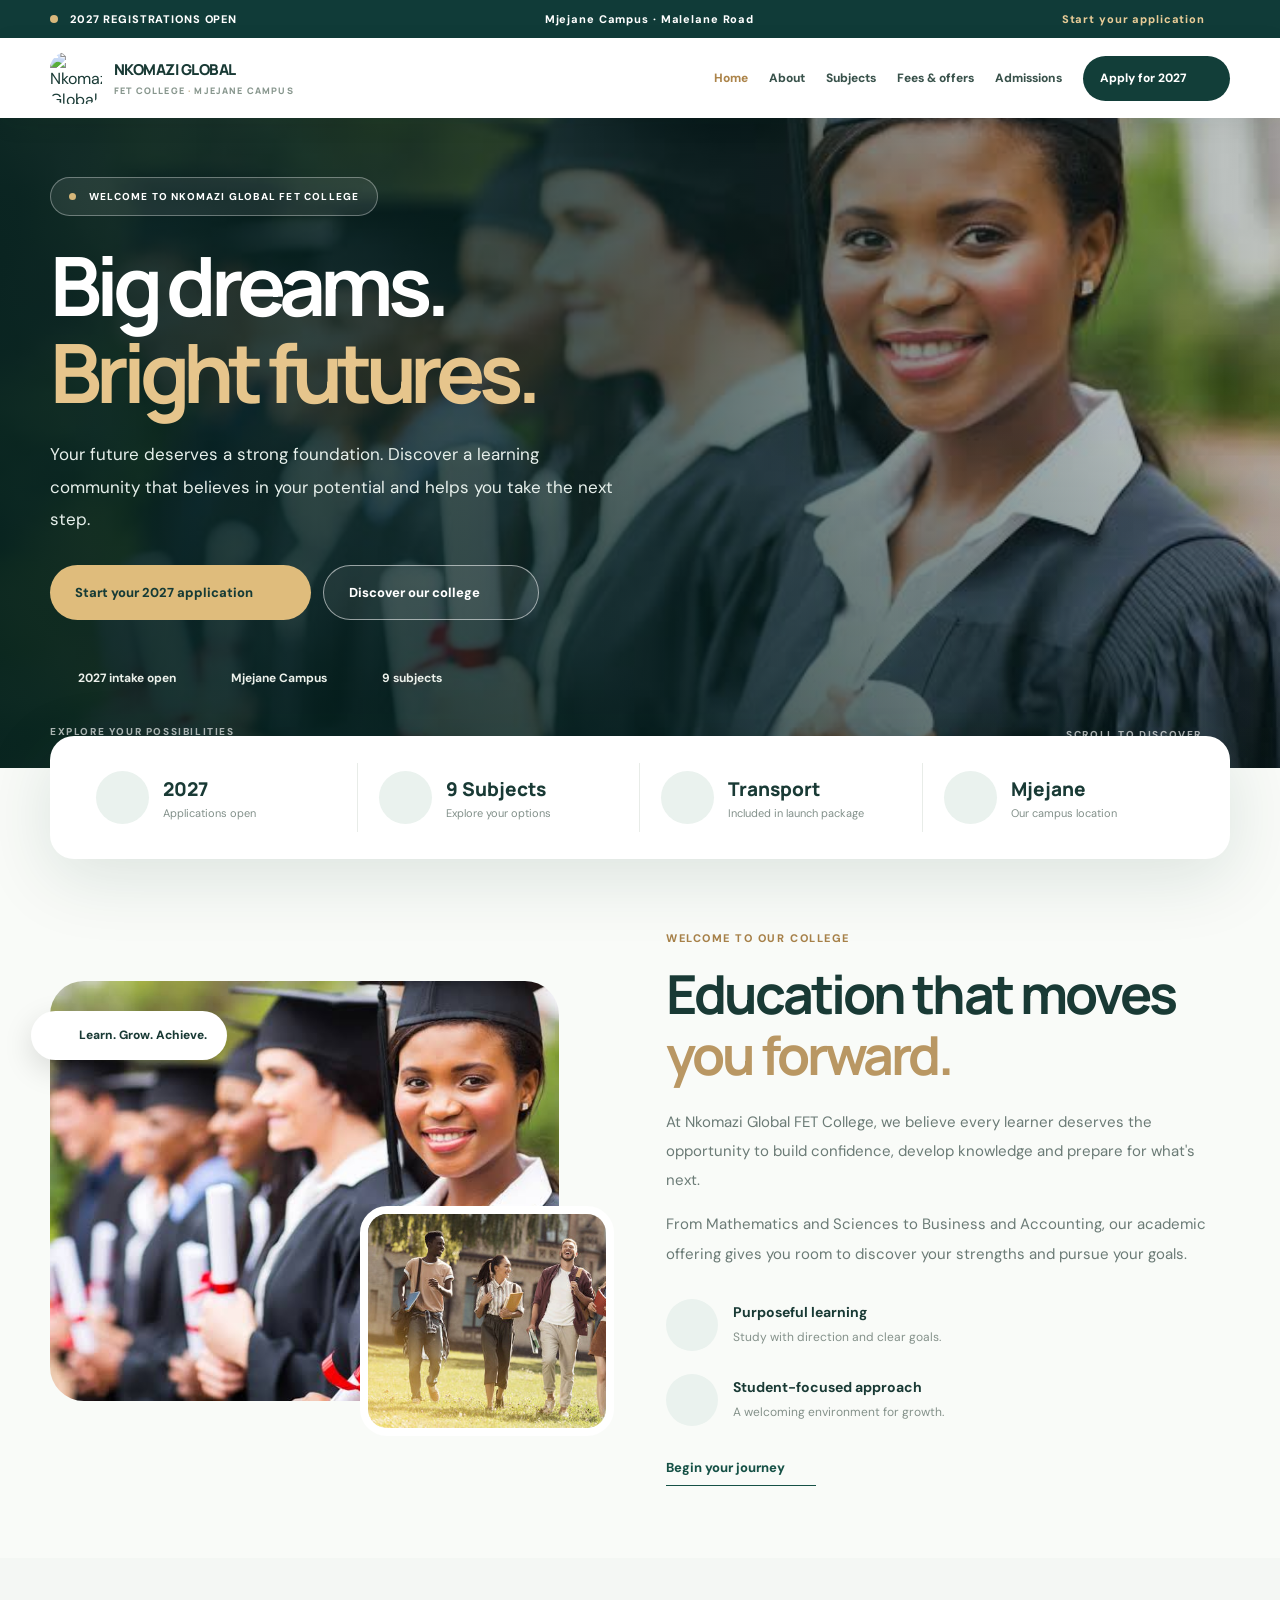
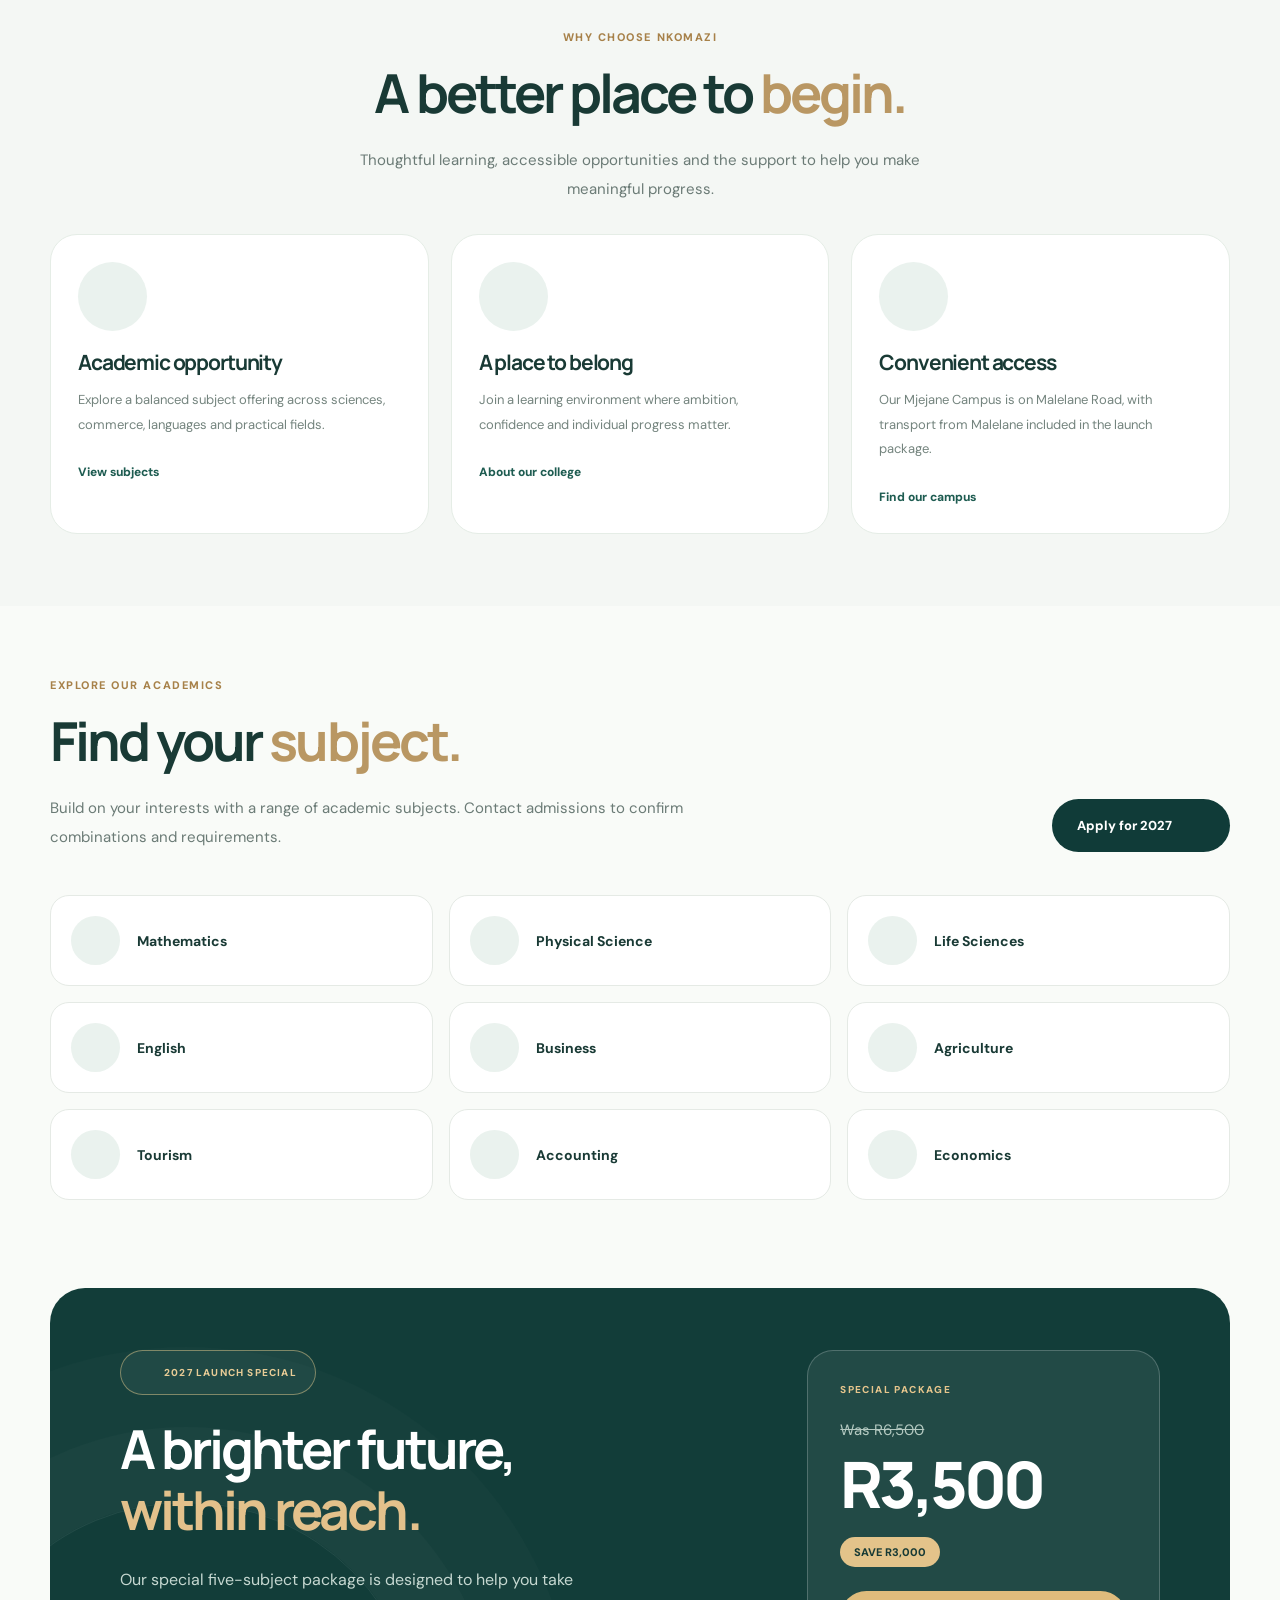
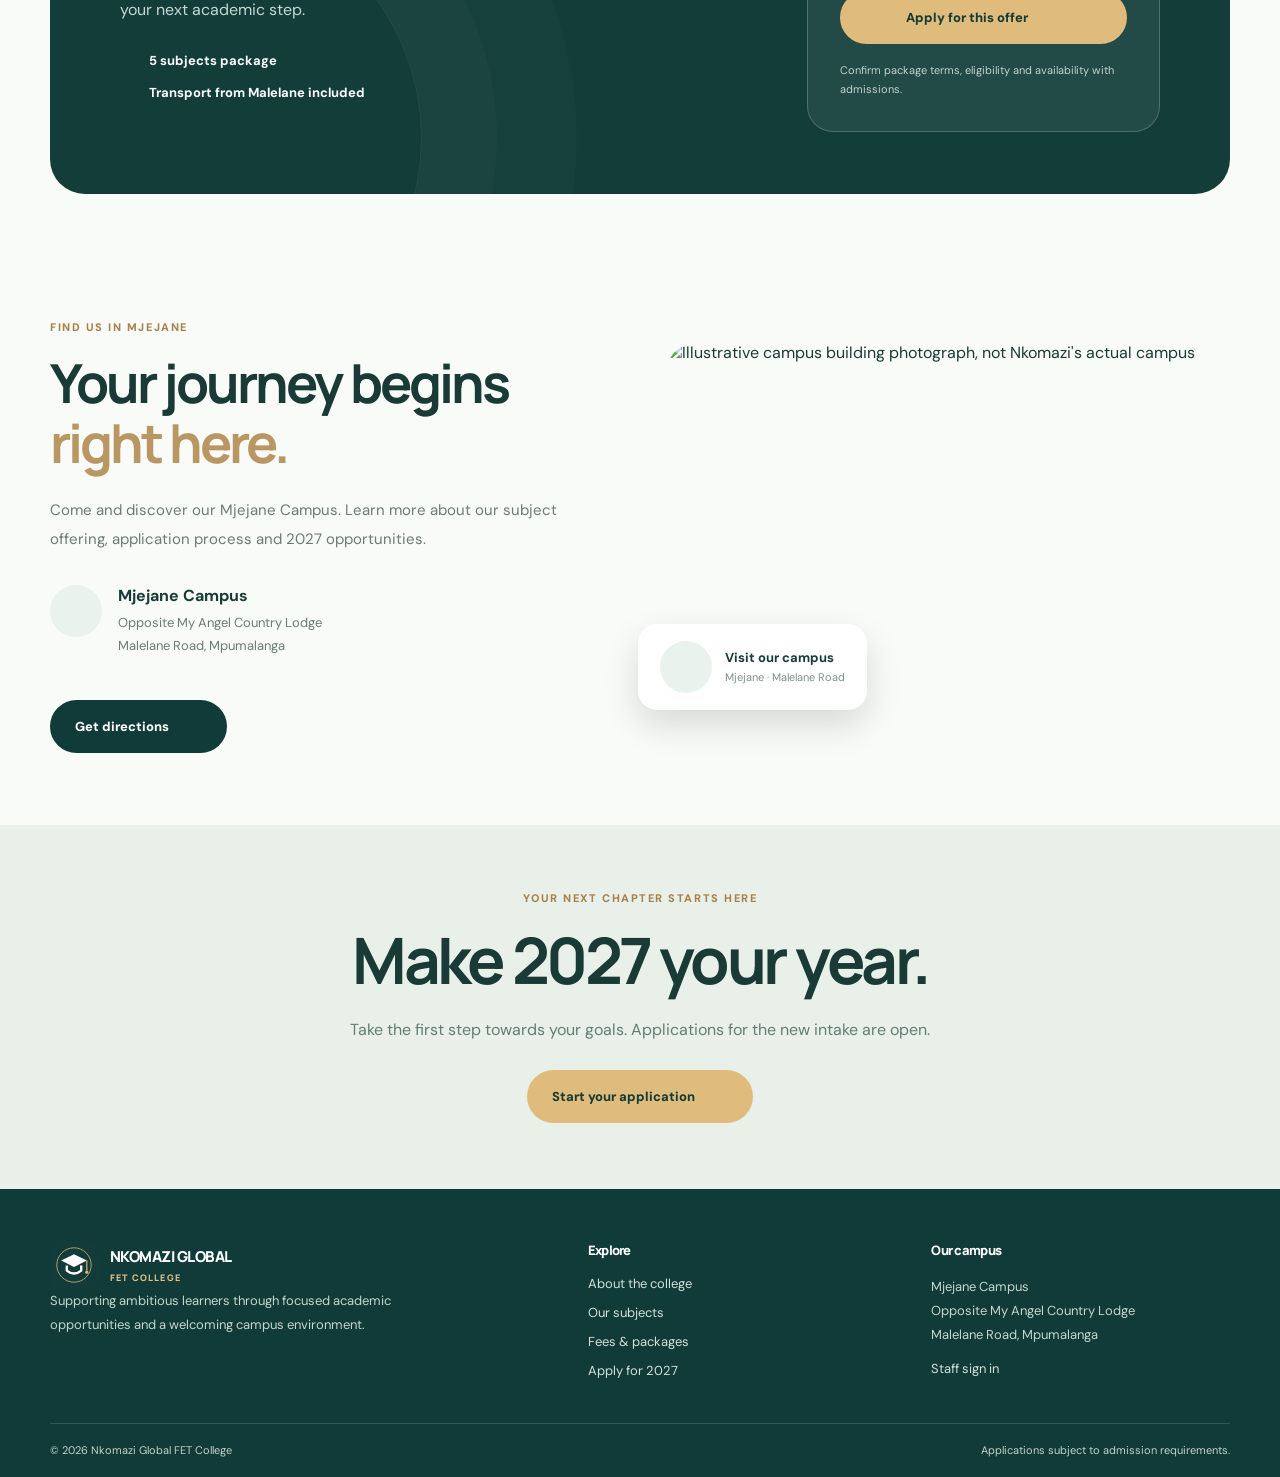
==== index.html @ f1e6387c "Add files via upload" ====
<!DOCTYPE html>
<html lang="en">

<head>
    <meta charset="utf-8" />
    <meta content="width=device-width, initial-scale=1" name="viewport" />
    <meta content="#103936" name="theme-color" />
    <meta
        content="Explore 2027 applications, subjects and student opportunities at Nkomazi Global FET College, Mjejane Campus."
        name="description" />
    <title>Nkomazi Global FET College | Your Future Starts Here</title>
    <link href="https://fonts.googleapis.com" rel="preconnect" />
    <link crossorigin="" href="https://fonts.gstatic.com" rel="preconnect" />
    <link
        href="https://fonts.googleapis.com/css2?family=DM+Sans:wght@400;500;600;700;800&amp;family=Manrope:wght@400;500;600;700;800&amp;display=swap"
        rel="stylesheet" />
    <style>
        * {
            box-sizing: border-box
        }

        html {
            scroll-behavior: smooth
        }

        body {
            margin: 0;
            color: #18332f;
            background: #fff;
            font-family: 'DM Sans', sans-serif;
            -webkit-font-smoothing: antialiased
        }

        a {
            text-decoration: none;
            color: inherit
        }

        button {
            font: inherit
        }

        img {
            display: block;
            max-width: 100%
        }

        .wrap {
            width: min(1180px, calc(100% - 48px));
            margin: auto
        }

        i[data-lucide],
        svg.lucide {
            width: 19px;
            height: 19px;
            stroke-width: 1.9;
            flex: none
        }

        h1,
        h2,
        h3,
        p {
            margin-top: 0
        }

        h1,
        h2,
        h3 {
            font-family: Manrope, sans-serif;
            letter-spacing: -.055em
        }

        h2 {
            font-size: clamp(34px, 4.2vw, 56px);
            line-height: 1.13;
            margin-bottom: 22px
        }

        h2 em,
        h1 em {
            font-style: normal;
            color: #b99763
        }

        .notice {
            background: #103b38;
            color: #f7f5ee;
            font-size: 11px;
            letter-spacing: .08em;
            font-weight: 800
        }

        .notice-inner {
            display: flex;
            align-items: center;
            justify-content: space-between;
            min-height: 39px;
            gap: 12px
        }

        .notice-inner>a {
            display: flex;
            align-items: center;
            gap: 6px;
            color: #e7c993
        }

        .notice-inner svg {
            width: 13px;
            height: 13px
        }

        .notice-dot,
        .pulse {
            display: inline-block;
            width: 7px;
            height: 7px;
            background: #d6b779;
            border-radius: 50%;
            margin-right: 7px
        }

        .header {
            background: #fff;
            position: sticky;
            top: 0;
            z-index: 40;
            box-shadow: 0 5px 30px #0c2c2410
        }

        .header-inner {
            height: 89px;
            display: flex;
            align-items: center;
            justify-content: space-between;
            gap: 22px
        }

        .brand {
            display: flex;
            align-items: center;
            gap: 12px;
            min-width: 0
        }

        .brand-logo {
            width: 53px;
            height: 53px;
            border-radius: 16px
        }

        .brand-copy {
            display: flex;
            flex-direction: column;
            gap: 4px;
            white-space: nowrap
        }

        .brand-copy strong {
            font: 800 16px Manrope;
            letter-spacing: -.035em
        }

        .brand-copy small {
            font: 800 9px Manrope;
            letter-spacing: .17em;
            color: #8e8e80
        }

        .brand-copy b {
            color: #d0b181
        }

        .nav {
            display: flex;
            align-items: center;
            gap: 23px
        }

        .nav>a {
            font-size: 12px;
            font-weight: 800;
            color: #38504a;
            white-space: nowrap
        }

        .nav>a:hover {
            color: #b28a4d
        }

        .nav .staff {
            color: #7b8983
        }

        .nav .nav-apply {
            background: #103b38;
            color: white;
            padding: 14px 19px;
            border-radius: 100px;
            display: flex;
            align-items: center;
            gap: 9px
        }

        .nav .nav-apply:hover {
            background: #205d56;
            color: white
        }

        .menu-btn {
            display: none;
            background: #eaf0eb;
            border: 0;
            border-radius: 50%;
            width: 46px;
            height: 46px;
            align-items: center;
            justify-content: center;
            color: #103b38
        }

        .hero {
            height: min(760px, 76vw);
            min-height: 630px;
            position: relative;
            background: #173d37;
            color: white;
            overflow: hidden
        }


        .hero-photo {
            position: absolute;
            inset: 0;
            width: 100%;
            height: 100%;
            background-image: url("hero.jpg") !important;
            background-position: center !important;
            background-size: cover !important;
            background-repeat: no-repeat !important;
            z-index: 0;
        }


        .hero-shade {
            position: absolute;
            inset: 0;
            background: linear-gradient(90deg, rgba(7, 39, 35, .94) 0%, rgba(9, 42, 38, .81) 38%, rgba(9, 37, 34, .20) 100%), linear-gradient(0deg, #0928228a, transparent 40%)
        }

        .hero-inner {
            height: 100%;
            position: relative;
            display: flex;
            align-items: center
        }

        .hero-content {
            max-width: 750px;
            padding: 65px 0 105px
        }

        .pill {
            display: inline-flex;
            align-items: center;
            gap: 6px;
            border-radius: 100px;
            padding: 12px 18px;
            font-weight: 800;
            font-size: 10px;
            letter-spacing: .12em
        }

        .pill.light {
            border: 1px solid #ffffff55;
            background: #ffffff16;
            color: #fff
        }

        .hero h1 {
            font-size: clamp(56px, 7vw, 105px);
            line-height: 1.06;
            margin: 26px 0 23px;
            letter-spacing: -.075em
        }

        .hero h1 em {
            color: #e6c58c
        }

        .hero-content>p {
            font-size: 17px;
            line-height: 1.9;
            max-width: 570px;
            color: #e6efeb
        }

        .hero-actions {
            display: flex;
            gap: 12px;
            flex-wrap: wrap;
            margin-top: 30px
        }

        .btn {
            display: inline-flex;
            align-items: center;
            justify-content: center;
            gap: 14px;
            border-radius: 100px;
            padding: 17px 25px;
            font-size: 13px;
            font-weight: 800;
            transition: transform .2s, background .2s
        }

        .btn:hover {
            transform: translateY(-2px)
        }

        .btn-gold {
            background: #dfbc7c;
            color: #163b36
        }

        .btn-gold:hover {
            background: #f0d3a1
        }

        .btn-ghost {
            border: 1px solid #ffffff8a;
            color: white;
            background: #ffffff13
        }

        .btn-dark {
            background: #103b38;
            color: white
        }

        .btn-dark:hover {
            background: #245c55
        }

        .hero-trust {
            display: flex;
            flex-wrap: wrap;
            gap: 27px;
            margin-top: 48px;
            color: #ecf1eb;
            font-size: 12px;
            font-weight: 700
        }

        .hero-trust span {
            display: flex;
            align-items: center;
            gap: 9px
        }

        .hero-trust svg {
            color: #e4c38c;
            width: 17px
        }

        .hero-bottom {
            position: absolute;
            bottom: 24px;
            left: max(24px, calc((100% - 1180px)/2));
            right: max(24px, calc((100% - 1180px)/2));
            display: flex;
            justify-content: space-between;
            color: #ffffffaa;
            font-size: 10px;
            letter-spacing: .16em;
            font-weight: 800
        }

        .hero-bottom span:last-child {
            display: flex;
            gap: 9px;
            align-items: center
        }

        .hero-bottom svg {
            width: 14px
        }

        .quick {
            display: grid;
            grid-template-columns: repeat(4, 1fr);
            padding: 27px 25px;
            box-shadow: 0 18px 70px #133d3020;
            background: #fff;
            position: relative;
            z-index: 2;
            margin-top: -32px;
            border-radius: 24px
        }

        .quick-item {
            display: flex;
            align-items: center;
            gap: 14px;
            padding: 8px 21px;
            border-right: 1px solid #e8ece8
        }

        .quick-item:last-child {
            border-right: 0
        }

        .quick-icon,
        .round-icon,
        .feature-icon,
        .subject-icon {
            display: grid;
            place-items: center;
            flex: none;
            background: #eaf2ee;
            color: #19544b;
            border-radius: 50%
        }

        .quick-icon {
            width: 53px;
            height: 53px
        }

        .quick-icon svg {
            width: 23px;
            height: 23px
        }

        .quick-item div {
            display: flex;
            flex-direction: column;
            gap: 4px
        }

        .quick-item strong {
            font: 800 19px Manrope
        }

        .quick-item div>span {
            font-size: 11px;
            color: #82908a
        }

        .section {
            padding: 115px 0
        }

        .two-col {
            display: grid;
            grid-template-columns: 1fr 1fr;
            align-items: center;
            gap: 95px
        }

        .image-composition {
            position: relative;
            padding-right: 55px;
            padding-bottom: 35px
        }

        .main-img {
            height: 570px;
            width: 100%;
            object-fit: cover;
            border-radius: 34px
        }

        .small-photo {
            position: absolute;
            bottom: 0;
            right: 0;
            width: 45%;
            height: 230px;
            border: 8px solid white;
            border-radius: 27px;
            overflow: hidden
        }

        .small-photo img {
            width: 100%;
            height: 100%;
            object-fit: cover
        }

        .photo-label {
            position: absolute;
            left: -19px;
            top: 30px;
            display: flex;
            align-items: center;
            gap: 9px;
            background: white;
            box-shadow: 0 10px 30px #0002;
            border-radius: 100px;
            padding: 15px 20px;
            font-weight: 800;
            font-size: 12px
        }

        .photo-label svg {
            color: #bd9259
        }

        .eyebrow {
            font-size: 11px;
            letter-spacing: .17em;
            font-weight: 800;
            color: #b28b55;
            display: block;
            margin-bottom: 19px
        }

        .copy p,
        .section-heading p {
            font-size: 15px;
            line-height: 1.95;
            color: #6b7b76
        }

        .mini-points {
            display: grid;
            gap: 23px;
            margin: 30px 0
        }

        .mini-points>div {
            display: flex;
            gap: 15px;
            align-items: center
        }

        .round-icon {
            width: 52px;
            height: 52px
        }

        .mini-points strong {
            display: block;
            font-size: 14px;
            margin-bottom: 4px
        }

        .mini-points small {
            font-size: 12px;
            color: #84918a
        }

        .text-link {
            display: inline-flex;
            align-items: center;
            gap: 12px;
            font-size: 13px;
            font-weight: 800;
            color: #165146;
            border-bottom: 1px solid #165146;
            padding-bottom: 8px
        }

        .pale {
            background: #f4f7f4
        }

        .section-heading {
            margin-bottom: 43px
        }

        .section-heading.center {
            text-align: center;
            max-width: 680px;
            margin: 0 auto 49px
        }

        .section-heading.center p {
            margin: auto;
            max-width: 580px
        }

        .features {
            display: grid;
            grid-template-columns: repeat(3, 1fr);
            gap: 22px
        }

        .feature {
            background: #fff;
            border: 1px solid #e5ede6;
            border-radius: 27px;
            padding: 37px 31px;
            transition: transform .2s, box-shadow .2s
        }

        .feature:hover {
            transform: translateY(-5px);
            box-shadow: 0 18px 35px #103b3811
        }

        .feature-icon {
            width: 69px;
            height: 69px;
            margin-bottom: 26px
        }

        .feature-icon svg {
            width: 30px;
            height: 30px
        }

        .feature h3 {
            font-size: 21px;
            margin-bottom: 12px
        }

        .feature p {
            font-size: 13px;
            line-height: 1.9;
            color: #74847e;
            min-height: 75px
        }

        .feature a {
            display: inline-flex;
            gap: 8px;
            align-items: center;
            font-size: 12px;
            font-weight: 800;
            color: #1e5c51;
            margin-top: 12px
        }

        .feature a svg {
            width: 15px
        }

        .between {
            display: flex;
            align-items: end;
            justify-content: space-between;
            gap: 30px
        }

        .between>div {
            max-width: 670px
        }

        .between .btn {
            margin-bottom: 15px
        }

        .subject-grid {
            display: grid;
            grid-template-columns: repeat(3, 1fr);
            gap: 16px
        }

        .subject {
            display: flex;
            align-items: center;
            gap: 17px;
            border: 1px solid #e5eae5;
            border-radius: 19px;
            padding: 17px 20px;
            min-height: 91px;
            background: #fff;
            transition: background .2s
        }

        .subject:hover {
            background: #f4f8f5
        }

        .subject-icon {
            width: 49px;
            height: 49px
        }

        .subject strong {
            font-size: 14px;
            flex: 1
        }

        .subject>svg {
            color: #9eaaa3;
            width: 16px
        }

        .offer-section {
            padding: 35px 0 80px
        }

        .offer {
            background: #123d39;
            border-radius: 35px;
            padding: 62px 70px;
            display: grid;
            grid-template-columns: 1.4fr .8fr;
            gap: 70px;
            color: white;
            position: relative;
            overflow: hidden
        }

        .offer:before {
            content: '';
            position: absolute;
            inset: auto auto -180px -100px;
            width: 470px;
            height: 470px;
            border: 1px solid #ffffff12;
            border-radius: 50%;
            box-shadow: 0 0 0 75px #ffffff05, 0 0 0 155px #ffffff04
        }

        .offer>* {
            position: relative
        }

        .offer-pill {
            border: 1px solid #e0c78b80;
            color: #e8cc96;
            background: #ffffff0c
        }

        .offer h2 {
            margin: 24px 0
        }

        .offer h2 em {
            color: #e3c18b
        }

        .offer-copy p {
            color: #c6d8d1;
            line-height: 1.9;
            max-width: 470px
        }

        .offer-benefits {
            display: flex;
            flex-direction: column;
            gap: 13px;
            margin-top: 25px;
            font-size: 13px;
            font-weight: 700
        }

        .offer-benefits span {
            display: flex;
            gap: 10px;
            align-items: center
        }

        .offer-benefits svg {
            color: #e4c38c
        }

        .offer-price {
            background: #ffffff12;
            border: 1px solid #ffffff35;
            border-radius: 26px;
            padding: 32px;
            display: flex;
            flex-direction: column;
            align-items: flex-start
        }

        .price-tag {
            font-size: 10px;
            font-weight: 800;
            letter-spacing: .14em;
            color: #e6c58c
        }

        .old-price {
            margin-top: 24px;
            text-decoration: line-through;
            color: #b4c9c1;
            font-size: 15px
        }

        .offer-price strong {
            font: 800 clamp(46px, 5vw, 72px) Manrope;
            letter-spacing: -.06em
        }

        .save {
            background: #e3c38a;
            color: #173a35;
            border-radius: 100px;
            font-size: 11px;
            font-weight: 800;
            padding: 8px 14px;
            margin: 10px 0 24px
        }

        .offer-price .btn {
            width: 100%
        }

        .offer-price small {
            color: #c4d3cd;
            line-height: 1.7;
            margin-top: 17px;
            font-size: 11px
        }

        .campus-layout {
            gap: 80px
        }

        .address {
            display: flex;
            gap: 16px;
            align-items: start;
            margin: 30px 0
        }

        .address strong {
            display: block;
            margin-bottom: 5px
        }

        .address p {
            font-size: 13px;
            line-height: 1.8
        }

        .campus-img {
            position: relative
        }

        .campus-img>img {
            height: 495px;
            width: 100%;
            object-fit: cover;
            border-radius: 32px
        }

        .campus-float {
            position: absolute;
            bottom: 22px;
            left: -28px;
            display: flex;
            align-items: center;
            gap: 13px;
            background: white;
            border-radius: 19px;
            box-shadow: 0 15px 35px #0002;
            padding: 17px 22px
        }

        .campus-float strong {
            display: block;
            font-size: 13px
        }

        .campus-float small {
            display: block;
            color: #809088;
            font-size: 11px;
            margin-top: 4px
        }

        .last-cta {
            background: #e8f0e9;
            text-align: center;
            padding: 95px 0
        }

        .last-inner {
            max-width: 700px
        }

        .last-inner h2 {
            font-size: clamp(40px, 5vw, 68px)
        }

        .last-inner p {
            color: #657d73;
            margin-bottom: 30px
        }

        .footer {
            background: #0d302d;
            color: white;
            padding: 75px 0 24px
        }

        .footer-top {
            display: grid;
            grid-template-columns: 2fr 1fr 1fr 1.5fr;
            gap: 45px;
            padding-bottom: 60px
        }

        .footer .brand-copy small {
            color: #d8bb86
        }

        .footer-brand p,
        .footer-links p {
            font-size: 13px;
            color: #b5c9c1;
            line-height: 1.9;
            max-width: 290px;
            margin-top: 22px
        }

        .footer-links h4 {
            font-size: 13px;
            margin: 9px 0 20px
        }

        .footer-links a {
            display: block;
            color: #b5c9c1;
            font-size: 12px;
            margin: 0 0 15px
        }

        .footer-links a:hover {
            color: #e3c38a
        }

        .footer-bottom {
            display: flex;
            justify-content: space-between;
            gap: 15px;
            border-top: 1px solid #ffffff21;
            padding-top: 25px;
            color: #9cb7ad;
            font-size: 11px
        }

        @media(max-width:1100px) {
            .nav {
                gap: 12px
            }

            .nav>a {
                font-size: 11px
            }

            .brand-copy strong {
                font-size: 14px
            }

            .two-col {
                gap: 55px
            }

            .quick-item {
                padding: 8px 11px
            }
        }

        @media(max-width:920px) {
            .header-inner {
                height: 76px
            }

            .menu-btn {
                display: flex
            }

            .nav {
                display: none;
                position: absolute;
                top: 76px;
                left: 0;
                right: 0;
                background: white;
                padding: 18px 24px 28px;
                flex-direction: column;
                align-items: stretch;
                gap: 0;
                box-shadow: 0 22px 30px #0d2d2618
            }

            .nav.open {
                display: flex
            }

            .nav>a {
                font-size: 14px;
                padding: 14px 6px;
                border-bottom: 1px solid #edf1ed
            }

            .nav .nav-apply {
                justify-content: center;
                margin-top: 14px;
                border-bottom: 0;
                padding: 16px
            }

            .hero {
                height: 690px
            }

            .quick {
                grid-template-columns: repeat(2, 1fr);
                gap: 10px
            }

            .quick-item:nth-child(2) {
                border-right: 0
            }

            .quick-item:nth-child(-n+2) {
                border-bottom: 1px solid #e8ece8
            }

            .two-col {
                gap: 40px
            }

            .main-img {
                height: 450px
            }

            .features {
                gap: 14px
            }

            .feature {
                padding: 26px
            }

            .offer {
                padding: 42px;
                gap: 30px
            }

            .footer-top {
                grid-template-columns: 2fr 1fr 1fr
            }
        }

        @media(max-width:680px) {
            .wrap {
                width: calc(100% - 36px)
            }

            .notice-inner {
                min-height: 36px
            }

            .notice-extra {
                display: none
            }

            .notice {
                font-size: 9px
            }

            .notice-inner>a {
                font-size: 9px
            }

            .brand-logo {
                width: 46px;
                height: 46px;
                border-radius: 12px
            }

            .brand-copy strong {
                font-size: 13px
            }

            .brand-copy small {
                font-size: 8px;
                letter-spacing: .11em
            }

            .hero {
                height: auto;
                min-height: 675px
            }

            .hero-photo {
                background-position: 62% center
            }

            .hero-shade {
                background: linear-gradient(90deg, #082e2ad9, #082e2a80), linear-gradient(0deg, #082e2ae8, transparent 75%)
            }

            .hero-inner {
                align-items: center;
                min-height: 675px
            }

            .hero-content {
                padding: 85px 0 100px
            }

            .pill {
                font-size: 9px;
                padding: 10px 13px
            }

            .hero h1 {
                font-size: clamp(51px, 12vw, 76px);
                margin: 25px 0 20px
            }

            .hero-content>p {
                font-size: 14px;
                line-height: 1.85
            }

            .hero-actions {
                flex-direction: column;
                align-items: stretch
            }

            .btn {
                padding: 16px 20px;
                text-align: center
            }

            .hero-trust {
                gap: 12px 19px;
                margin-top: 29px;
                font-size: 10px
            }

            .hero-trust svg {
                width: 14px
            }

            .hero-bottom {
                bottom: 17px;
                left: 18px;
                right: 18px;
                font-size: 8px
            }

            .quick {
                margin-top: -15px;
                padding: 14px;
                border-radius: 20px;
                gap: 0
            }

            .quick-item {
                padding: 12px 7px;
                gap: 8px
            }

            .quick-icon {
                width: 39px;
                height: 39px
            }

            .quick-icon svg {
                width: 18px
            }

            .quick-item strong {
                font-size: 14px
            }

            .quick-item div>span {
                font-size: 9px
            }

            .section {
                padding: 77px 0
            }

            .two-col {
                grid-template-columns: 1fr;
                gap: 46px
            }

            .image-composition {
                padding-right: 24px;
                padding-bottom: 22px
            }

            .main-img {
                height: 370px;
                border-radius: 25px
            }

            .small-photo {
                height: 145px;
                border-width: 5px;
                border-radius: 18px
            }

            .photo-label {
                left: 10px;
                top: 15px;
                font-size: 10px;
                padding: 12px
            }

            .copy h2,
            h2 {
                font-size: clamp(34px, 9vw, 46px)
            }

            .copy p,
            .section-heading p {
                font-size: 14px
            }

            .section-heading.center {
                margin-bottom: 32px
            }

            .features,
            .subject-grid {
                grid-template-columns: 1fr
            }

            .feature {
                padding: 29px;
                border-radius: 23px
            }

            .feature p {
                min-height: 0
            }

            .feature-icon {
                width: 60px;
                height: 60px;
                margin-bottom: 18px
            }

            .between {
                display: block
            }

            .between .btn {
                margin-top: 12px
            }

            .subject-grid {
                gap: 10px
            }

            .subject {
                min-height: 74px;
                padding: 12px 16px;
                border-radius: 16px
            }

            .subject-icon {
                width: 45px;
                height: 45px
            }

            .offer-section {
                padding: 0 0 70px
            }

            .offer {
                grid-template-columns: 1fr;
                padding: 34px 24px;
                gap: 28px;
                border-radius: 26px
            }

            .offer h2 {
                font-size: 40px
            }

            .offer-price {
                padding: 25px
            }

            .campus-layout .campus-img {
                order: -1
            }

            .campus-img>img {
                height: 310px;
                border-radius: 23px
            }

            .campus-float {
                left: 12px;
                bottom: 12px;
                padding: 11px 13px
            }

            .last-cta {
                padding: 72px 0
            }

            .footer {
                padding: 60px 0 25px
            }

            .footer-top {
                grid-template-columns: 1fr 1fr;
                gap: 35px 25px
            }

            .footer-brand {
                grid-column: 1/-1
            }

            .footer-bottom {
                flex-direction: column;
                line-height: 1.7
            }
        }

        @media(prefers-reduced-motion:reduce) {
            html {
                scroll-behavior: auto
            }

            *,
            *:before,
            *:after {
                transition: none !important
            }
        }

        /* SHARED SITE DESIGN: navigation, forms, and admin */
        body {
            color: #193a35;
            background: #f9fbf8
        }

        .announcement {
            background: #103b38;
            color: white;
            font-size: 11px;
            font-weight: 800;
            letter-spacing: .08em
        }

        .announcement-inner {
            display: flex;
            align-items: center;
            justify-content: space-between;
            gap: 14px;
            min-height: 38px
        }

        .announcement a {
            display: flex;
            align-items: center;
            gap: 6px;
            color: #e8cc97
        }

        .announcement svg {
            width: 14px;
            height: 14px
        }

        .status-dot {
            display: inline-block;
            width: 8px;
            height: 8px;
            border-radius: 50%;
            background: #d8b87c;
            margin-right: 8px
        }

        .site-header {
            position: sticky;
            top: 0;
            z-index: 70;
            background: #fff;
            box-shadow: 0 6px 24px #0d2d2710
        }

        .site-header-inner {
            height: 80px;
            display: flex;
            justify-content: space-between;
            align-items: center;
            gap: 20px
        }

        .site-brand,
        .footer-brand {
            display: flex;
            align-items: center;
            gap: 12px;
            min-width: 0
        }

        .site-logo {
            width: 52px;
            height: 52px;
            border-radius: 17px
        }

        .site-brand>span,
        .footer-brand>span {
            display: flex;
            flex-direction: column;
            gap: 4px
        }

        .site-brand strong,
        .footer-brand strong {
            font: 800 15px Manrope, sans-serif;
            letter-spacing: -.035em
        }

        .site-brand small,
        .footer-brand small {
            font: 800 9px Manrope, sans-serif;
            letter-spacing: .13em;
            color: #87968d
        }

        .site-brand small b {
            color: #b99862
        }

        .site-nav {
            display: flex;
            align-items: center;
            gap: 21px
        }

        .site-nav>a {
            font-size: 12px;
            font-weight: 800;
            color: #39524b;
            white-space: nowrap
        }

        .site-nav>a.active {
            color: #ac844a
        }

        .site-nav .nav-cta {
            display: flex;
            align-items: center;
            gap: 8px;
            border-radius: 100px;
            background: #123e39;
            color: white;
            padding: 13px 17px
        }

        .site-nav .nav-cta:hover {
            background: #24675c;
            color: white
        }

        .nav-toggle {
            display: none;
            width: 45px;
            height: 45px;
            align-items: center;
            justify-content: center;
            border: 0;
            border-radius: 50%;
            background: #eaf2ed;
            color: #153d35;
            cursor: pointer
        }

        .site-footer {
            background: #103b38;
            color: #e9f0ea;
            padding: 52px 0 20px
        }

        .footer-columns {
            display: grid;
            grid-template-columns: 1.65fr 1fr 1fr;
            gap: 45px
        }

        .footer-columns h3 {
            font: 800 13px Manrope;
            margin: 0 0 16px;
            color: #fff
        }

        .footer-columns a:not(.footer-brand) {
            display: block;
            margin: 0 0 12px;
            font-size: 13px;
            color: #d3e2d9
        }

        .footer-columns p {
            font-size: 13px;
            line-height: 1.85;
            color: #c4d7cc;
            max-width: 350px
        }

        .footer-brand strong {
            color: #fff
        }

        .footer-brand small {
            color: #dfc18b
        }

        .footer-brand img {
            width: 48px;
            height: 48px
        }

        .footer-bottom {
            border-top: 1px solid #ffffff24;
            margin-top: 32px;
            padding-top: 19px;
            display: flex;
            justify-content: space-between;
            gap: 15px;
            font-size: 11px;
            color: #c3d4c9
        }

        .inner-hero {
            position: relative;
            background: linear-gradient(115deg, #123e39 0%, #1d544a 60%, #2b695c 100%);
            color: white;
            overflow: hidden
        }

        .inner-hero:after {
            content: "";
            position: absolute;
            right: -90px;
            top: -200px;
            width: 520px;
            height: 520px;
            border: 1px solid #ffffff25;
            border-radius: 50%;
            box-shadow: 0 0 0 90px #ffffff08, 0 0 0 180px #ffffff06;
            pointer-events: none
        }

        .inner-hero-content {
            position: relative;
            z-index: 1;
            padding-top: 32px;
            padding-bottom: 47px
        }

        .breadcrumb {
            display: flex;
            align-items: center;
            gap: 8px;
            font-size: 12px;
            color: #d1e5db;
            margin-bottom: 27px
        }

        .breadcrumb svg {
            width: 14px;
            height: 14px
        }

        .eyebrow {
            font-size: 11px;
            font-weight: 800;
            letter-spacing: .14em;
            color: #a78149;
            text-transform: uppercase
        }

        .eyebrow.light {
            color: #e6c791
        }

        .inner-hero h1 {
            font-size: clamp(35px, 5vw, 59px);
            line-height: 1.13;
            max-width: 850px;
            margin: 13px 0 13px
        }

        .inner-hero p {
            font-size: 15px;
            line-height: 1.8;
            color: #e0eee5;
            max-width: 680px;
            margin: 0
        }

        .inner-main {
            padding: 35px 0 55px;
            background: #f6f9f6
        }

        .application-layout {
            display: grid;
            grid-template-columns: minmax(0, 1.75fr) minmax(270px, .9fr);
            gap: 22px;
            align-items: start
        }

        .surface-card {
            background: #fff;
            border: 1px solid #e6eee7;
            border-radius: 24px;
            padding: 30px;
            box-shadow: 0 13px 40px #153d3210;
            min-width: 0
        }

        .surface-card h2,
        .dashbar h2 {
            font-size: clamp(25px, 3vw, 36px);
            margin: 10px 0 10px;
            line-height: 1.2
        }

        .hint,
        .muted {
            font-size: 14px;
            line-height: 1.75;
            color: #697f75
        }

        .formgrid {
            display: grid;
            grid-template-columns: repeat(2, minmax(0, 1fr));
            gap: 18px;
            margin-top: 23px
        }

        .field {
            display: flex;
            flex-direction: column;
            gap: 8px;
            min-width: 0
        }

        .field.full {
            grid-column: 1/-1
        }

        .field label {
            font-size: 12px;
            font-weight: 800;
            color: #294b42
        }

        .field input:not([type=checkbox]),
        .field select,
        .field textarea,
        .search {
            display: block;
            width: 100%;
            min-width: 0;
            border: 1px solid #dbe5de;
            border-radius: 13px;
            background: #fbfdfb;
            padding: 13px 14px;
            font: 500 14px 'DM Sans', sans-serif;
            color: #193a35;
            outline: none;
            transition: border .2s, box-shadow .2s
        }

        .field textarea {
            resize: vertical
        }

        .field input:focus,
        .field select:focus,
        .field textarea:focus,
        .search:focus {
            border-color: #35836b;
            box-shadow: 0 0 0 4px #2f8a6b18
        }

        .action-button {
            display: inline-flex;
            align-items: center;
            justify-content: center;
            gap: 8px;
            border: 0;
            background: #123e39;
            color: #fff;
            padding: 14px 24px;
            border-radius: 100px;
            font: 800 13px 'DM Sans', sans-serif;
            cursor: pointer;
            text-decoration: none
        }

        .action-button:disabled {
            opacity: .65;
            cursor: wait
        }

        .form-message {
            font-size: 13px;
            line-height: 1.5;
            margin-top: 12px
        }

        .form-message.ok {
            color: #16724c
        }

        .form-message.err {
            color: #b42e35
        }

        .admissions-aside {
            position: sticky;
            top: 102px;
            background: #edf4ee
        }

        .admissions-aside ul {
            list-style: none;
            padding: 0;
            margin: 20px 0
        }

        .admissions-aside li {
            display: flex;
            gap: 10px;
            align-items: center;
            font-size: 13px;
            font-weight: 700;
            padding: 9px 0
        }

        .admissions-aside li svg {
            width: 19px;
            height: 19px;
            color: #348066
        }

        .small {
            font-size: 12px;
            line-height: 1.7;
            color: #697d73
        }

        .login-card {
            max-width: 520px;
            margin: 0 auto
        }

        .login-card .formgrid {
            grid-template-columns: 1fr
        }

        .dashboard {
            display: none
        }

        .dashbar {
            display: flex;
            align-items: center;
            justify-content: space-between;
            gap: 20px;
            margin-bottom: 20px
        }

        .dashbar h2 {
            margin: 6px 0
        }

        .dashboard .surface-card {
            padding: 22px
        }

        .tablewrap {
            overflow-x: auto;
            -webkit-overflow-scrolling: touch
        }

        .tablewrap table {
            width: 100%;
            border-collapse: collapse;
            min-width: 750px;
            font-size: 12px;
            text-align: left
        }

        .tablewrap th {
            background: #edf4ee;
            color: #355d4d;
            padding: 14px 12px;
            font-size: 11px;
            letter-spacing: .03em
        }

        .tablewrap td {
            border-bottom: 1px solid #e8eee9;
            padding: 13px 12px;
            line-height: 1.6
        }

        .selectstatus {
            border: 1px solid #dce7dd;
            border-radius: 11px;
            background: white;
            padding: 9px 11px;
            font: 600 12px 'DM Sans', sans-serif
        }

        .search {
            max-width: 400px
        }

        .site-nav .nav-cta svg {
            width: 15px;
            height: 15px
        }

        @media(max-width:1080px) {
            .site-nav {
                gap: 13px
            }

            .site-nav>a {
                font-size: 11px
            }

            .site-header-inner {
                height: 73px
            }

            .site-brand strong {
                font-size: 13px
            }
        }

        @media(max-width:900px) {
            .announcement-location {
                display: none
            }

            .nav-toggle {
                display: flex
            }

            .site-nav {
                display: none;
                position: absolute;
                top: 100%;
                left: 0;
                right: 0;
                background: white;
                padding: 13px 24px 24px;
                box-shadow: 0 18px 24px #0b302620;
                flex-direction: column;
                align-items: stretch;
                gap: 0;
                max-height: calc(100vh - 105px);
                overflow: auto
            }

            .site-nav.open {
                display: flex
            }

            .site-nav>a {
                padding: 14px 6px;
                font-size: 14px;
                border-bottom: 1px solid #edf2ee
            }

            .site-nav .nav-cta {
                margin-top: 12px;
                justify-content: center;
                padding: 15px;
                border: 0
            }

            .application-layout {
                grid-template-columns: 1fr
            }

            .admissions-aside {
                position: static
            }

            .footer-columns {
                gap: 24px
            }
        }

        @media(max-width:620px) {
            .wrap {
                width: calc(100% - 34px)
            }

            .announcement-inner {
                min-height: 35px
            }

            .announcement {
                font-size: 9px
            }

            .site-logo {
                width: 43px;
                height: 43px
            }

            .site-brand strong {
                font-size: 12px
            }

            .site-brand small {
                font-size: 8px;
                letter-spacing: .07em
            }

            .site-header-inner {
                height: 66px
            }

            .inner-hero-content {
                padding-top: 22px;
                padding-bottom: 32px
            }

            .breadcrumb {
                margin-bottom: 17px
            }

            .inner-hero h1 {
                font-size: 35px
            }

            .inner-hero p {
                font-size: 13px
            }

            .inner-main {
                padding: 18px 0 32px
            }

            .surface-card {
                padding: 21px;
                border-radius: 19px
            }

            .formgrid {
                grid-template-columns: 1fr;
                gap: 16px
            }

            .field.full {
                grid-column: auto
            }

            .footer-columns {
                grid-template-columns: 1fr 1fr;
                gap: 27px 16px
            }

            .footer-columns>div:first-child {
                grid-column: 1/-1
            }

            .footer-bottom {
                flex-direction: column
            }

            .dashbar {
                align-items: flex-start;
                flex-direction: column
            }

            .dashbar .action-button {
                width: 100%
            }

            .dashboard .surface-card {
                padding: 14px
            }
        }

        /* Refined homepage: compact rhythm and responsive photographic hero */
        .section {
            padding-top: 72px;
            padding-bottom: 72px
        }

        .two-col {
            gap: 52px
        }

        .main-img {
            height: 420px
        }

        .campus-img>img {
            height: 390px
        }

        .feature {
            padding: 27px
        }

        .feature-icon {
            margin-bottom: 17px
        }

        .feature p {
            min-height: 0
        }

        .section-heading {
            margin-bottom: 28px
        }

        .section-heading.center {
            margin-bottom: 30px
        }

        .offer-section {
            padding: 16px 0 54px
        }

        .last-cta {
            padding: 66px 0
        }

        .hero {
            height: 650px;
            min-height: 580px
        }

        .hero-content {
            padding: 48px 0 70px
        }

        .hero h1 {
            font-size: clamp(52px, 6.4vw, 88px)
        }

        .hero-photo {
            background-image: url("hero.jpg") !important;
            background-position: center 42% !important
        }

        .hero-shade {
            background: linear-gradient(90deg, rgba(5, 33, 31, .94), rgba(5, 33, 31, .73) 45%, rgba(5, 33, 31, .17)), linear-gradient(0deg, rgba(5, 33, 31, .35), transparent 55%)
        }

        @media(max-width:680px) {
            .section {
                padding: 53px 0
            }

            .hero,
            .hero-inner {
                height: auto;
                min-height: 610px
            }

            .hero-content {
                padding: 60px 0 85px
            }

            .hero h1 {
                font-size: clamp(46px, 11.5vw, 66px)
            }

            .hero-photo {
                background-position: 57% center !important
            }

            .hero-shade {
                background: linear-gradient(90deg, rgba(5, 33, 31, .9), rgba(5, 33, 31, .63)), linear-gradient(0deg, rgba(5, 33, 31, .62), transparent 65%)
            }

            .main-img {
                height: 320px
            }

            .offer-section {
                padding: 0 0 45px
            }

            .last-cta {
                padding: 55px 0
            }

            .hero-bottom span:first-child {
                display: none
            }

            .hero-bottom {
                justify-content: flex-end
            }

            .site-brand strong {
                font-size: 12px
            }

            .site-brand small {
                font-size: 7.5px
            }
        }
    </style>
    <script defer="" src="https://unpkg.com/lucide@latest"></script>
    <script
        defer>document.addEventListener('DOMContentLoaded', () => { const menu = document.getElementById('navToggle'), nav = document.getElementById('siteNav'); function icons() { if (window.lucide) window.lucide.createIcons() } menu?.addEventListener('click', () => { const open = nav.classList.toggle('open'); menu.setAttribute('aria-expanded', String(open)); menu.setAttribute('aria-label', open ? 'Close navigation' : 'Open navigation'); menu.innerHTML = open ? '<i data-lucide="x"></i>' : '<i data-lucide="menu"></i>'; icons() }); nav?.querySelectorAll('a').forEach(a => a.addEventListener('click', () => { nav.classList.remove('open'); menu?.setAttribute('aria-expanded', 'false'); if (menu) menu.innerHTML = '<i data-lucide="menu"></i>'; icons() })); document.querySelectorAll('[data-page]').forEach(a => { if (a.tagName === 'A' && a.dataset.page === document.body.dataset.page) a.classList.add('active') }); const y = document.getElementById('currentYear'); if (y) y.textContent = new Date().getFullYear(); const old = document.getElementById('year'); if (old) old.textContent = new Date().getFullYear(); icons() });</script>
</head>

<body data-page="home">

    <div class="announcement">
        <div class="wrap announcement-inner"><span><span class="status-dot"></span> 2027 REGISTRATIONS OPEN</span><span
                class="announcement-location">Mjejane Campus · Malelane Road</span><a href="apply.html">Start your
                application <i data-lucide="arrow-up-right"></i></a></div>
    </div>
    <header class="site-header">
        <div class="wrap site-header-inner"><a class="site-brand" href="index.html"><img
                    alt="Nkomazi Global FET College illustrative emblem" class="site-logo"
                    src="logo.png" /><span><strong>NKOMAZI
                        GLOBAL</strong><small>FET COLLEGE <b>·</b> MJEJANE CAMPUS</small></span></a>
            <nav aria-label="Main navigation" class="site-nav" id="siteNav"><a data-page="home"
                    href="index.html">Home</a><a href="index.html#about">About</a><a
                    href="index.html#subjects">Subjects</a><a href="index.html#fees">Fees &amp; offers</a><a
                    data-page="apply" href="apply.html">Admissions</a><a class="nav-cta" href="apply.html">Apply for 2027 <i
                        data-lucide="arrow-up-right"></i></a></nav><button aria-controls="siteNav" aria-expanded="false"
                aria-label="Open navigation" class="nav-toggle" id="navToggle" type="button"><i
                    data-lucide="menu"></i></button>
        </div>
    </header>
    <main>
        <section class="hero">
            <div class="hero-photo"></div>
            <div class="hero-shade"></div>
            <div class="wrap hero-inner">
                <div class="hero-content"><span class="pill light"><span class="pulse"></span> WELCOME TO NKOMAZI GLOBAL
                        FET COLLEGE</span>
                    <h1>Big dreams.<br /><em>Bright futures.</em></h1>
                    <p>Your future deserves a strong foundation. Discover a learning community that believes in your
                        potential and helps you take the next step.</p>
                    <div class="hero-actions"><a class="btn btn-gold" href="apply.html">Start your 2027 application <i
                                data-lucide="arrow-up-right"></i></a><a class="btn btn-ghost" href="#about">Discover our
                            college <i data-lucide="arrow-down-right"></i></a></div>
                    <div class="hero-trust"><span><i data-lucide="check-circle-2"></i> 2027 intake open</span><span><i
                                data-lucide="map-pin"></i> Mjejane Campus</span><span><i data-lucide="book-open"></i> 9
                            subjects</span></div>
                </div>
            </div>
            <div class="hero-bottom"><span>EXPLORE YOUR POSSIBILITIES</span><span>SCROLL TO DISCOVER <i
                        data-lucide="arrow-down"></i></span></div>
        </section>
        <div class="quick wrap">
            <div class="quick-item"><span class="quick-icon"><i data-lucide="graduation-cap"></i></span>
                <div><strong>2027</strong><span>Applications open</span></div>
            </div>
            <div class="quick-item"><span class="quick-icon"><i data-lucide="book-open-check"></i></span>
                <div><strong>9 Subjects</strong><span>Explore your options</span></div>
            </div>
            <div class="quick-item"><span class="quick-icon"><i data-lucide="bus-front"></i></span>
                <div><strong>Transport</strong><span>Included in launch package</span></div>
            </div>
            <div class="quick-item"><span class="quick-icon"><i data-lucide="map-pinned"></i></span>
                <div><strong>Mjejane</strong><span>Our campus location</span></div>
            </div>
        </div>
        <section class="section about" id="about">
            <div class="wrap two-col">
                <div class="image-composition"><img alt="Illustrative photograph of students learning together"
                        class="main-img" loading="lazy" src="hero.jpg" />
                    <div class="small-photo"><img alt="Illustrative study desk" loading="lazy" src="group.jpeg" />
                    </div>
                    <div class="photo-label"><i data-lucide="sparkles"></i><span>Learn. Grow. Achieve.</span></div>
                </div>
                <div class="copy"><span class="eyebrow">WELCOME TO OUR COLLEGE</span>
                    <h2>Education that moves <em>you forward.</em></h2>
                    <p>At Nkomazi Global FET College, we believe every learner deserves the opportunity to build
                        confidence, develop knowledge and prepare for what's next.</p>
                    <p>From Mathematics and Sciences to Business and Accounting, our academic offering gives you room to
                        discover your strengths and pursue your goals.</p>
                    <div class="mini-points">
                        <div><span class="round-icon"><i data-lucide="target"></i></span><span><strong>Purposeful
                                    learning</strong><small>Study with direction and clear goals.</small></span></div>
                        <div><span class="round-icon"><i
                                    data-lucide="heart-handshake"></i></span><span><strong>Student-focused
                                    approach</strong><small>A welcoming environment for growth.</small></span></div>
                    </div><a class="text-link" href="apply.html">Begin your journey <i
                            data-lucide="arrow-up-right"></i></a>
                </div>
            </div>
        </section>
        <section class="section pale" id="why">
            <div class="wrap">
                <div class="section-heading center"><span class="eyebrow">WHY CHOOSE NKOMAZI</span>
                    <h2>A better place to <em>begin.</em></h2>
                    <p>Thoughtful learning, accessible opportunities and the support to help you make meaningful
                        progress.</p>
                </div>
                <div class="features">
                    <article class="feature"><span class="feature-icon"><i data-lucide="book-open"></i></span>
                        <h3>Academic opportunity</h3>
                        <p>Explore a balanced subject offering across sciences, commerce, languages and practical
                            fields.</p><a href="#subjects">View subjects <i data-lucide="arrow-up-right"></i></a>
                    </article>
                    <article class="feature"><span class="feature-icon"><i data-lucide="users-round"></i></span>
                        <h3>A place to belong</h3>
                        <p>Join a learning environment where ambition, confidence and individual progress matter.</p><a
                            href="#about">About our college <i data-lucide="arrow-up-right"></i></a>
                    </article>
                    <article class="feature"><span class="feature-icon"><i data-lucide="bus"></i></span>
                        <h3>Convenient access</h3>
                        <p>Our Mjejane Campus is on Malelane Road, with transport from Malelane included in the launch
                            package.</p><a href="#campus">Find our campus <i data-lucide="arrow-up-right"></i></a>
                    </article>
                </div>
            </div>
        </section>
        <section class="section subjects-section" id="subjects">
            <div class="wrap">
                <div class="section-heading between">
                    <div><span class="eyebrow">EXPLORE OUR ACADEMICS</span>
                        <h2>Find your <em>subject.</em></h2>
                        <p>Build on your interests with a range of academic subjects. Contact admissions to confirm
                            combinations and requirements.</p>
                    </div><a class="btn btn-dark" href="apply.html">Apply for 2027 <i
                            data-lucide="arrow-up-right"></i></a>
                </div>
                <div class="subject-grid">
                    <div class="subject"><span class="subject-icon"><i
                                data-lucide="calculator"></i></span><strong>Mathematics</strong><i
                            data-lucide="arrow-up-right"></i></div>
                    <div class="subject"><span class="subject-icon"><i data-lucide="atom"></i></span><strong>Physical
                            Science</strong><i data-lucide="arrow-up-right"></i></div>
                    <div class="subject"><span class="subject-icon"><i data-lucide="dna"></i></span><strong>Life
                            Sciences</strong><i data-lucide="arrow-up-right"></i></div>
                    <div class="subject"><span class="subject-icon"><i
                                data-lucide="languages"></i></span><strong>English</strong><i
                            data-lucide="arrow-up-right"></i></div>
                    <div class="subject"><span class="subject-icon"><i
                                data-lucide="briefcase-business"></i></span><strong>Business</strong><i
                            data-lucide="arrow-up-right"></i></div>
                    <div class="subject"><span class="subject-icon"><i
                                data-lucide="sprout"></i></span><strong>Agriculture</strong><i
                            data-lucide="arrow-up-right"></i></div>
                    <div class="subject"><span class="subject-icon"><i
                                data-lucide="plane"></i></span><strong>Tourism</strong><i
                            data-lucide="arrow-up-right"></i></div>
                    <div class="subject"><span class="subject-icon"><i
                                data-lucide="chart-no-axes-combined"></i></span><strong>Accounting</strong><i
                            data-lucide="arrow-up-right"></i></div>
                    <div class="subject"><span class="subject-icon"><i
                                data-lucide="landmark"></i></span><strong>Economics</strong><i
                            data-lucide="arrow-up-right"></i></div>
                </div>
            </div>
        </section>
        <section class="offer-section" id="fees">
            <div class="wrap">
                <div class="offer">
                    <div class="offer-copy"><span class="pill offer-pill"><i data-lucide="badge-percent"></i> 2027
                            LAUNCH SPECIAL</span>
                        <h2>A brighter future,<br /><em>within reach.</em></h2>
                        <p>Our special five-subject package is designed to help you take your next academic step.</p>
                        <div class="offer-benefits"><span><i data-lucide="check"></i> 5 subjects package</span><span><i
                                    data-lucide="check"></i> Transport from Malelane included</span></div>
                    </div>
                    <div class="offer-price"><span class="price-tag">SPECIAL PACKAGE</span>
                        <div class="old-price">Was R6,500</div><strong>R3,500</strong><span class="save">SAVE
                            R3,000</span><a class="btn btn-gold" href="apply.html">Apply for this offer <i
                                data-lucide="arrow-up-right"></i></a><small>Confirm package terms, eligibility and
                            availability with admissions.</small>
                    </div>
                </div>
            </div>
        </section>
        <section class="section campus" id="campus">
            <div class="wrap two-col campus-layout">
                <div class="copy"><span class="eyebrow">FIND US IN MJEJANE</span>
                    <h2>Your journey begins <em>right here.</em></h2>
                    <p>Come and discover our Mjejane Campus. Learn more about our subject offering, application process
                        and 2027 opportunities.</p>
                    <div class="address"><span class="round-icon"><i data-lucide="map-pin"></i></span>
                        <div><strong>Mjejane Campus</strong>
                            <p>Opposite My Angel Country Lodge<br />Malelane Road, Mpumalanga</p>
                        </div>
                    </div><a class="btn btn-dark"
                        href="https://www.google.com/maps/search/?api=1&amp;query=Mjejane+Campus+opposite+My+Angel+Country+Lodge+Malelane+Road"
                        rel="noopener" target="_blank">Get directions <i data-lucide="arrow-up-right"></i></a>
                </div>
                <div class="campus-img"><img alt="Illustrative campus building photograph, not Nkomazi's actual campus"
                        loading="lazy"
                        src="https://images.unsplash.com/photo-1562774053-701939374585?auto=format&amp;fit=crop&amp;w=1200&amp;q=85" />
                    <div class="campus-float"><span class="round-icon"><i data-lucide="map-pinned"></i></span>
                        <div><strong>Visit our campus</strong><small>Mjejane · Malelane Road</small></div>
                    </div>
                </div>
            </div>
        </section>
        <section class="last-cta">
            <div class="wrap last-inner"><span class="eyebrow">YOUR NEXT CHAPTER STARTS HERE</span>
                <h2>Make 2027 your year.</h2>
                <p>Take the first step towards your goals. Applications for the new intake are open.</p><a
                    class="btn btn-gold" href="apply.html">Start your application <i
                        data-lucide="arrow-up-right"></i></a>
            </div>
        </section>
    </main>
    <footer class="site-footer">
        <div class="wrap">
            <div class="footer-columns">
                <div><a class="footer-brand" href="index.html"><img alt="College emblem"
                            src="[data-uri]" /><span><strong>NKOMAZI
                                GLOBAL</strong><small>FET COLLEGE</small></span></a>
                    <p>Supporting ambitious learners through focused academic opportunities and a welcoming campus
                        environment.</p>
                </div>
                <div>
                    <h3>Explore</h3><a href="index.html#about">About the college</a><a href="index.html#subjects">Our
                        subjects</a><a href="index.html#fees">Fees &amp; packages</a><a href="apply.html">Apply for
                        2027</a>
                </div>
                <div>
                    <h3>Our campus</h3>
                    <p>Mjejane Campus<br />Opposite My Angel Country Lodge<br />Malelane Road, Mpumalanga</p><a
                        href="admin.html">Staff sign in</a>
                </div>
            </div>
            <div class="footer-bottom"><span>© <span id="currentYear">2026</span> Nkomazi Global FET
                    College</span><span>Applications subject to admission requirements.</span></div>
        </div>
    </footer>
</body>

</html>
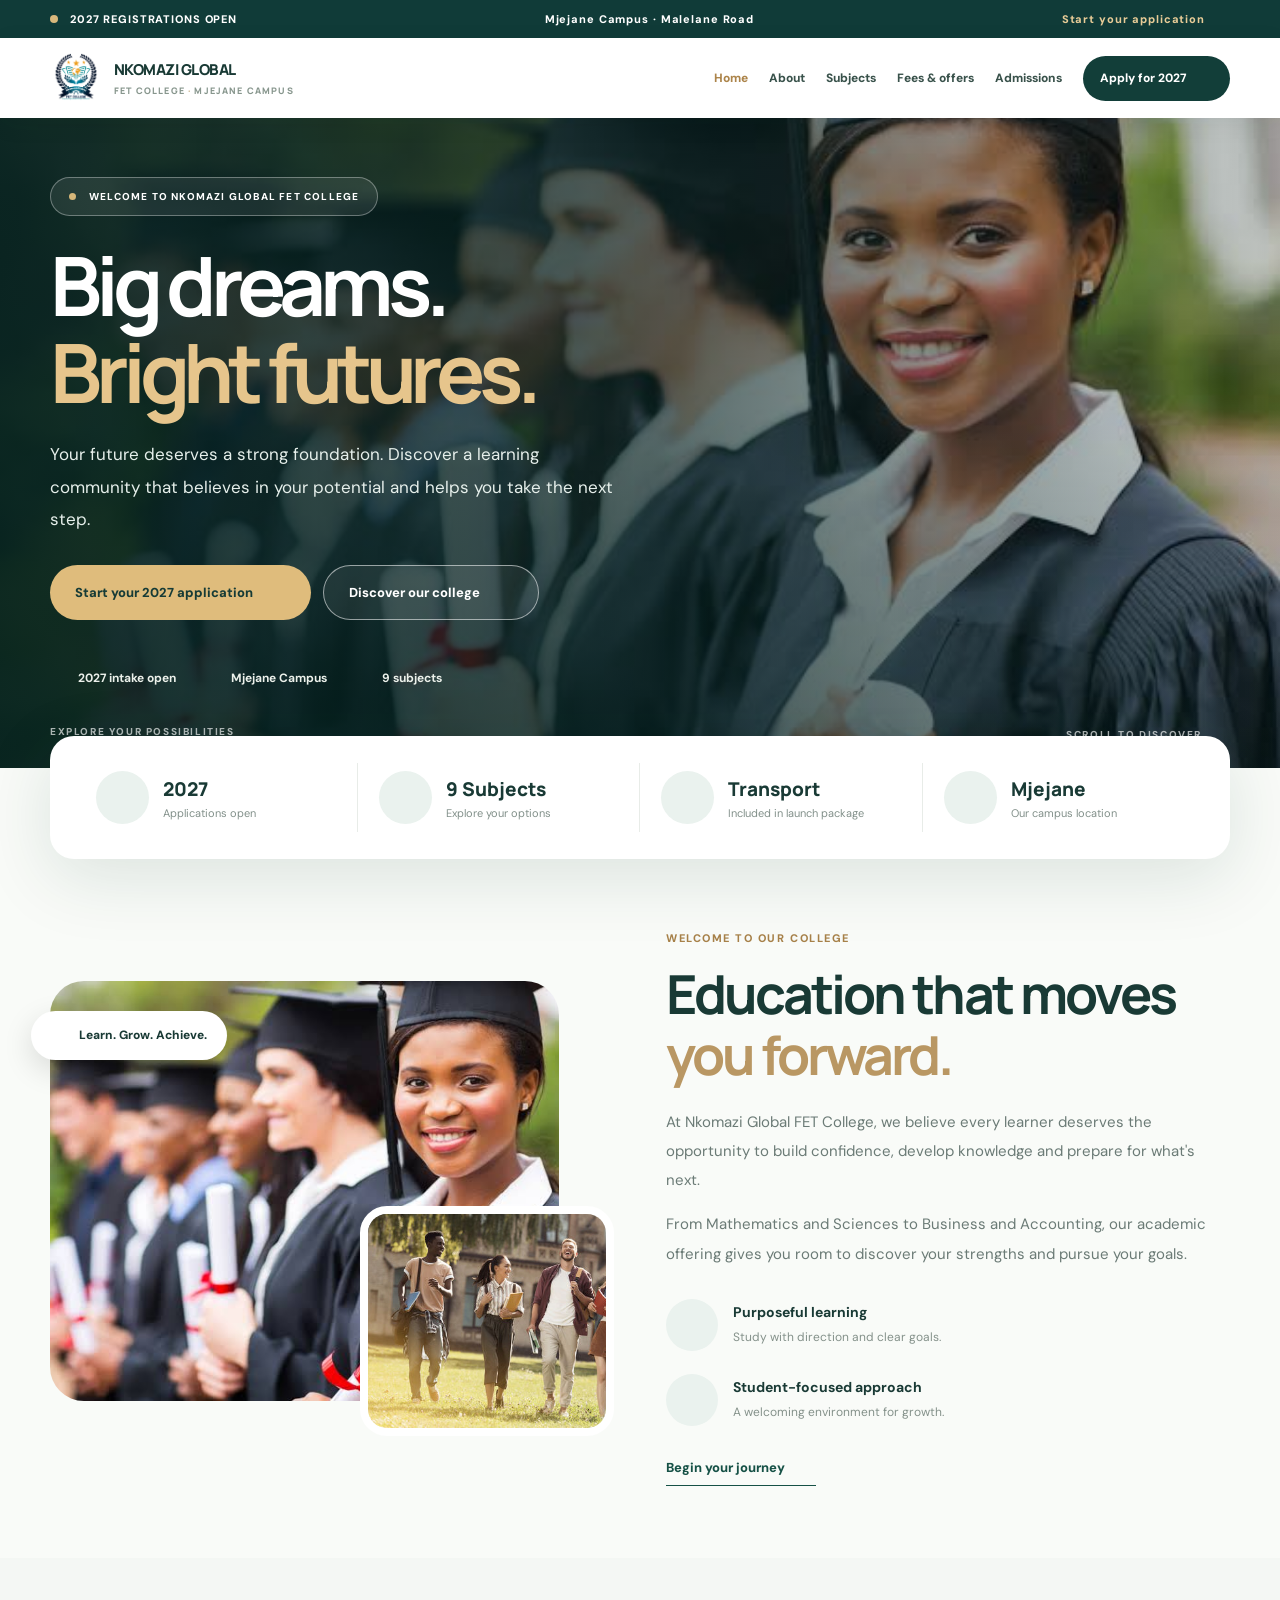
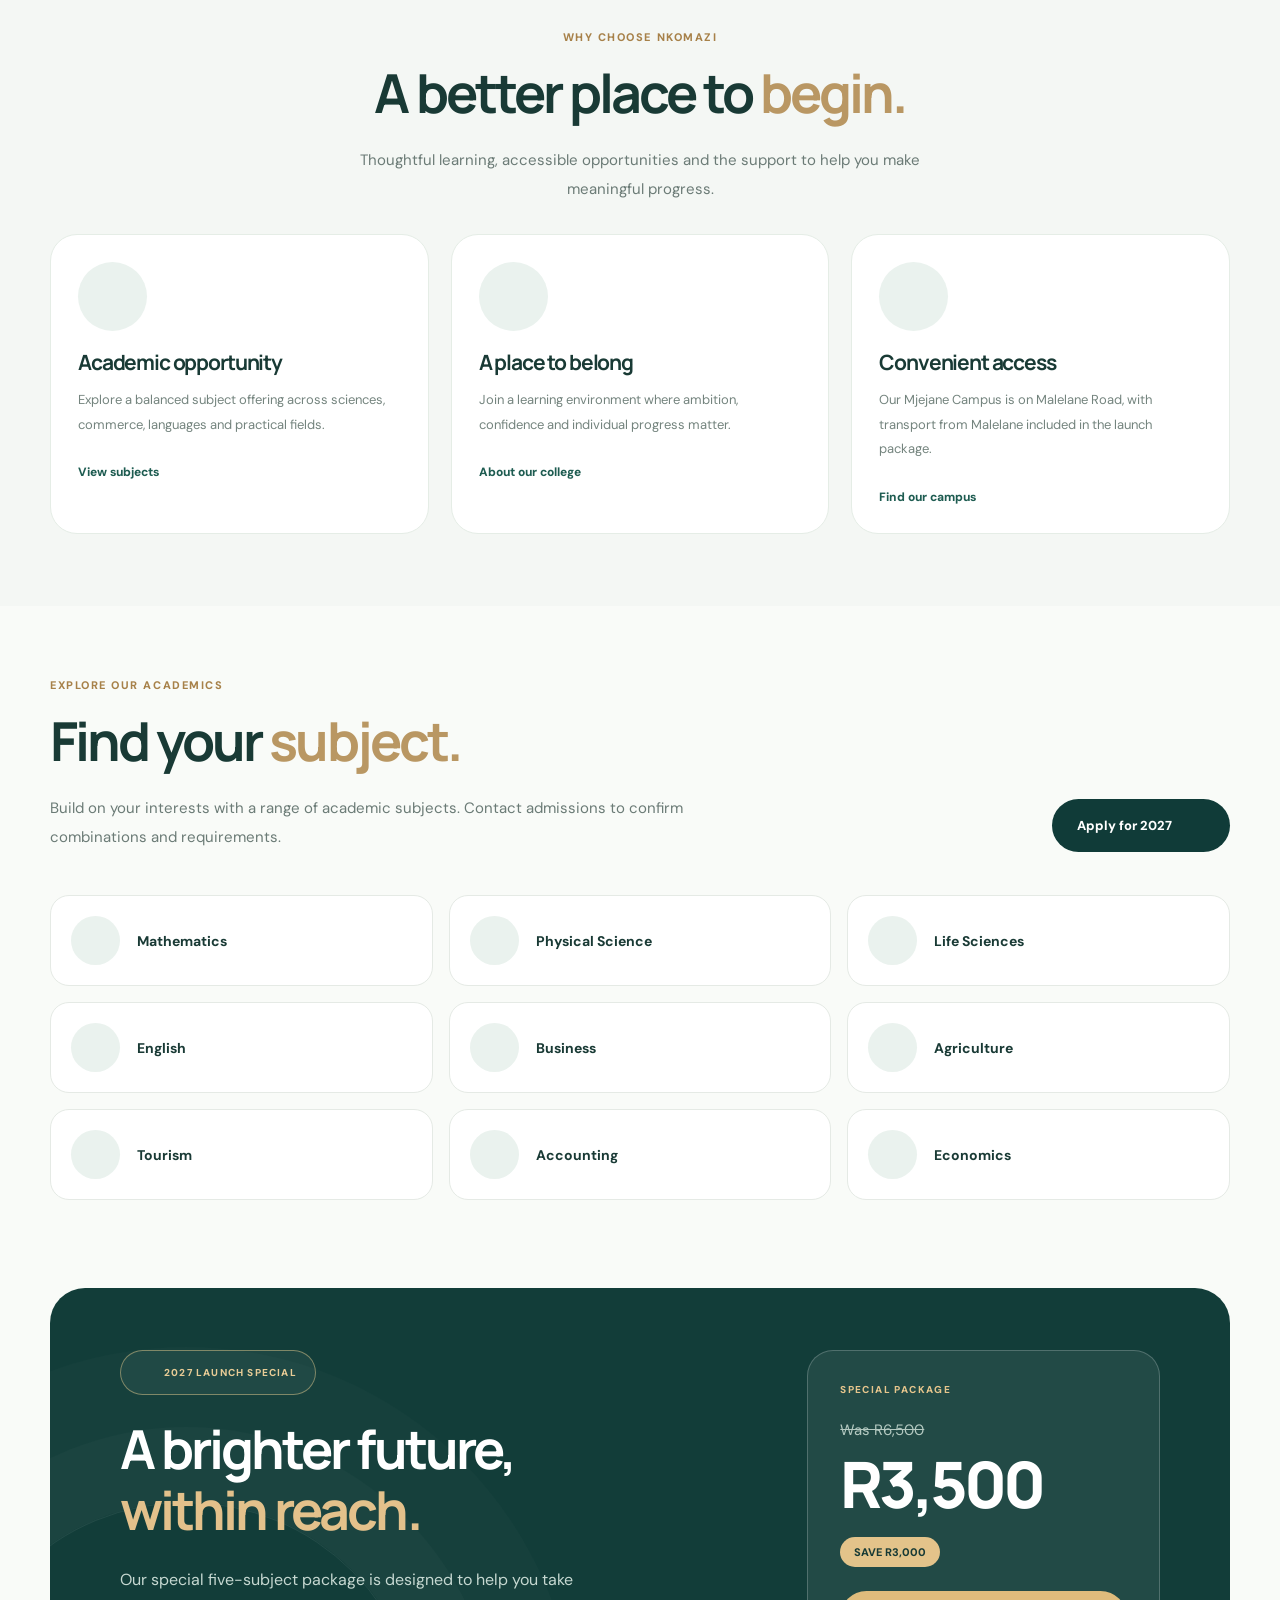
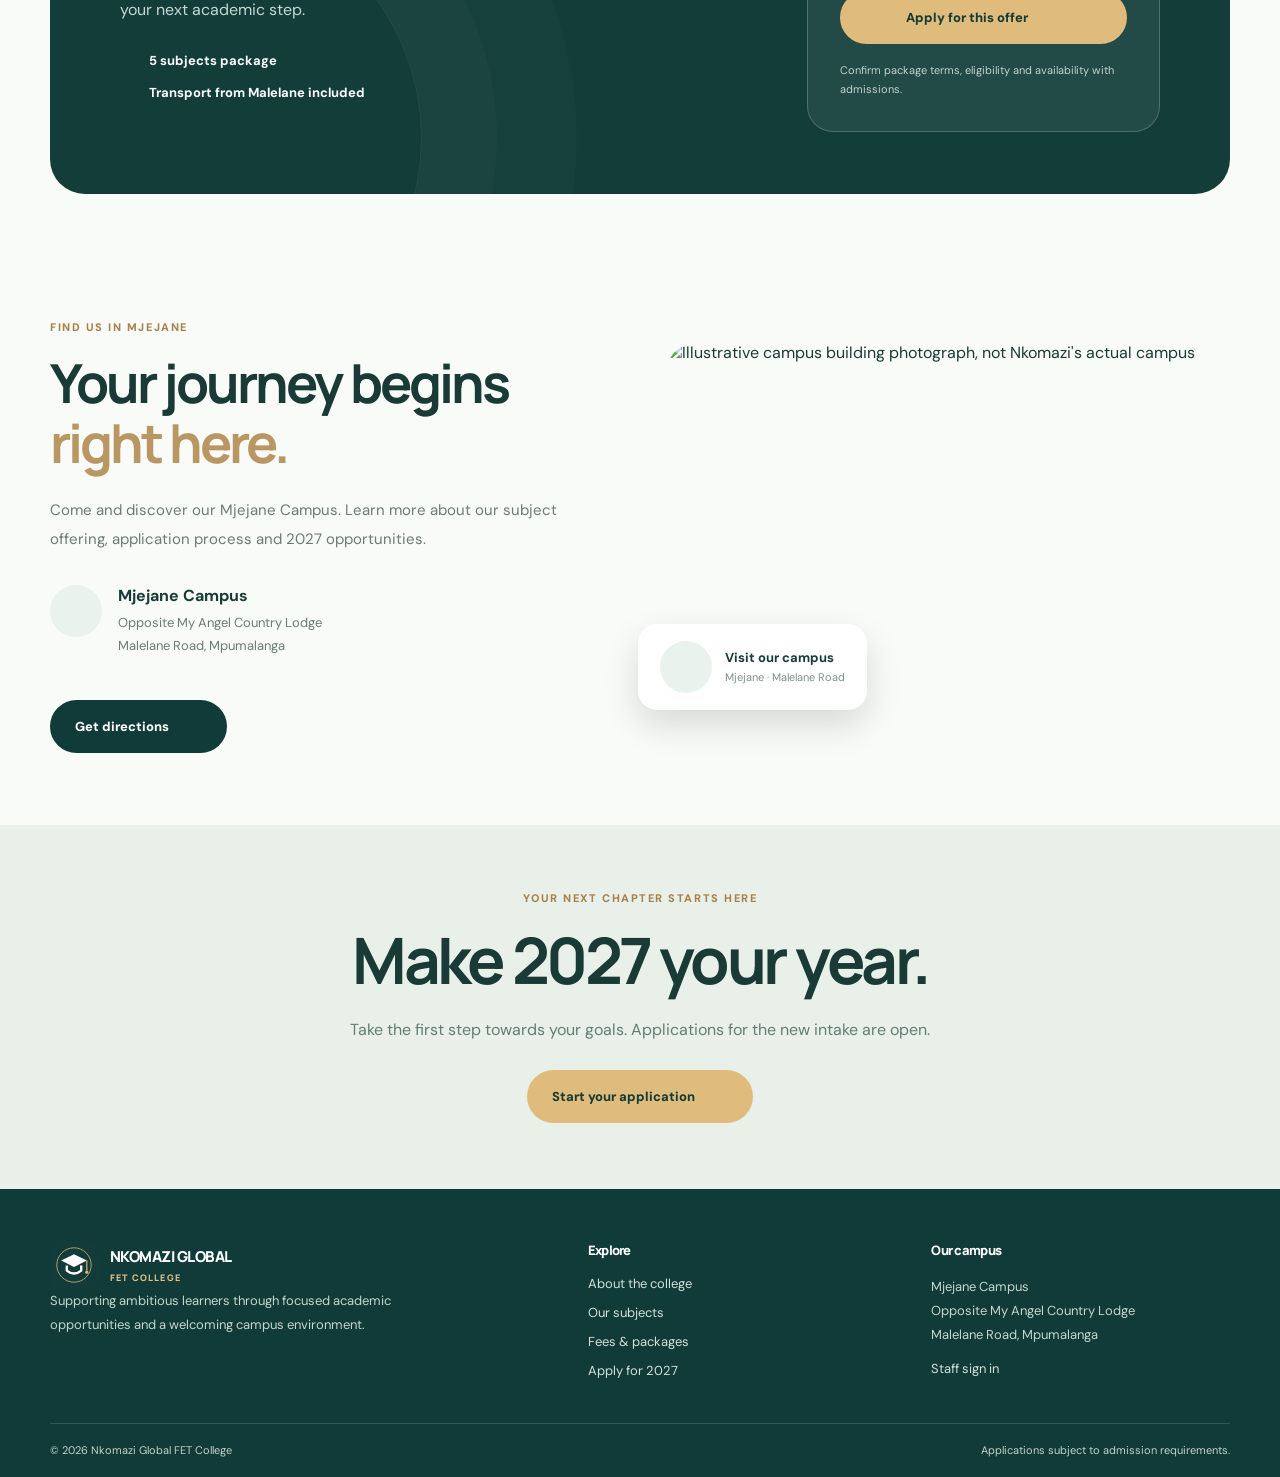
==== commit 5dfcb613: "Update index.html" ====
--- a/index.html
+++ b/index.html
@@ -2130,7 +2130,7 @@
     <header class="site-header">
         <div class="wrap site-header-inner"><a class="site-brand" href="index.html"><img
                     alt="Nkomazi Global FET College illustrative emblem" class="site-logo"
-                    src="logo.png" /><span><strong>NKOMAZI
+                    src="Logo.png" /><span><strong>NKOMAZI
                         GLOBAL</strong><small>FET COLLEGE <b>·</b> MJEJANE CAMPUS</small></span></a>
             <nav aria-label="Main navigation" class="site-nav" id="siteNav"><a data-page="home"
                     href="index.html">Home</a><a href="index.html#about">About</a><a
@@ -2343,4 +2343,4 @@
     </footer>
 </body>
 
-</html>+</html>
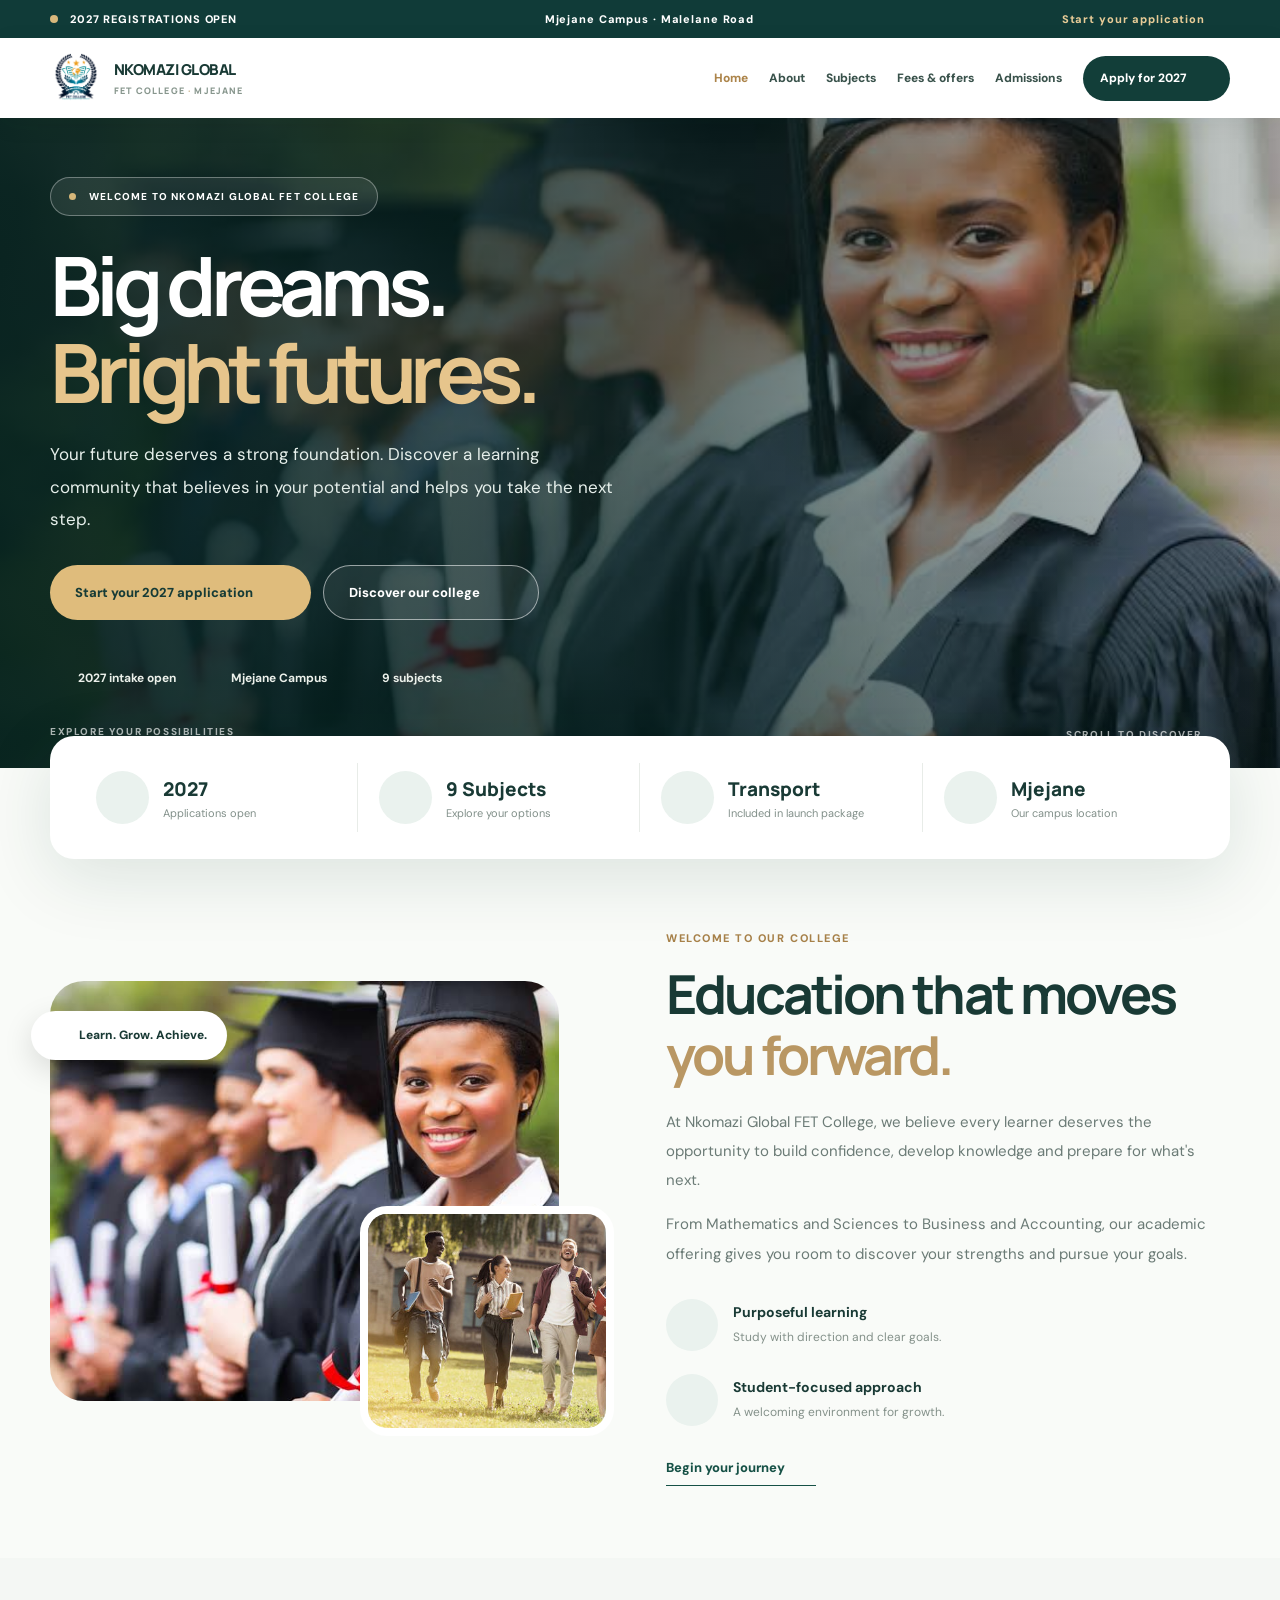
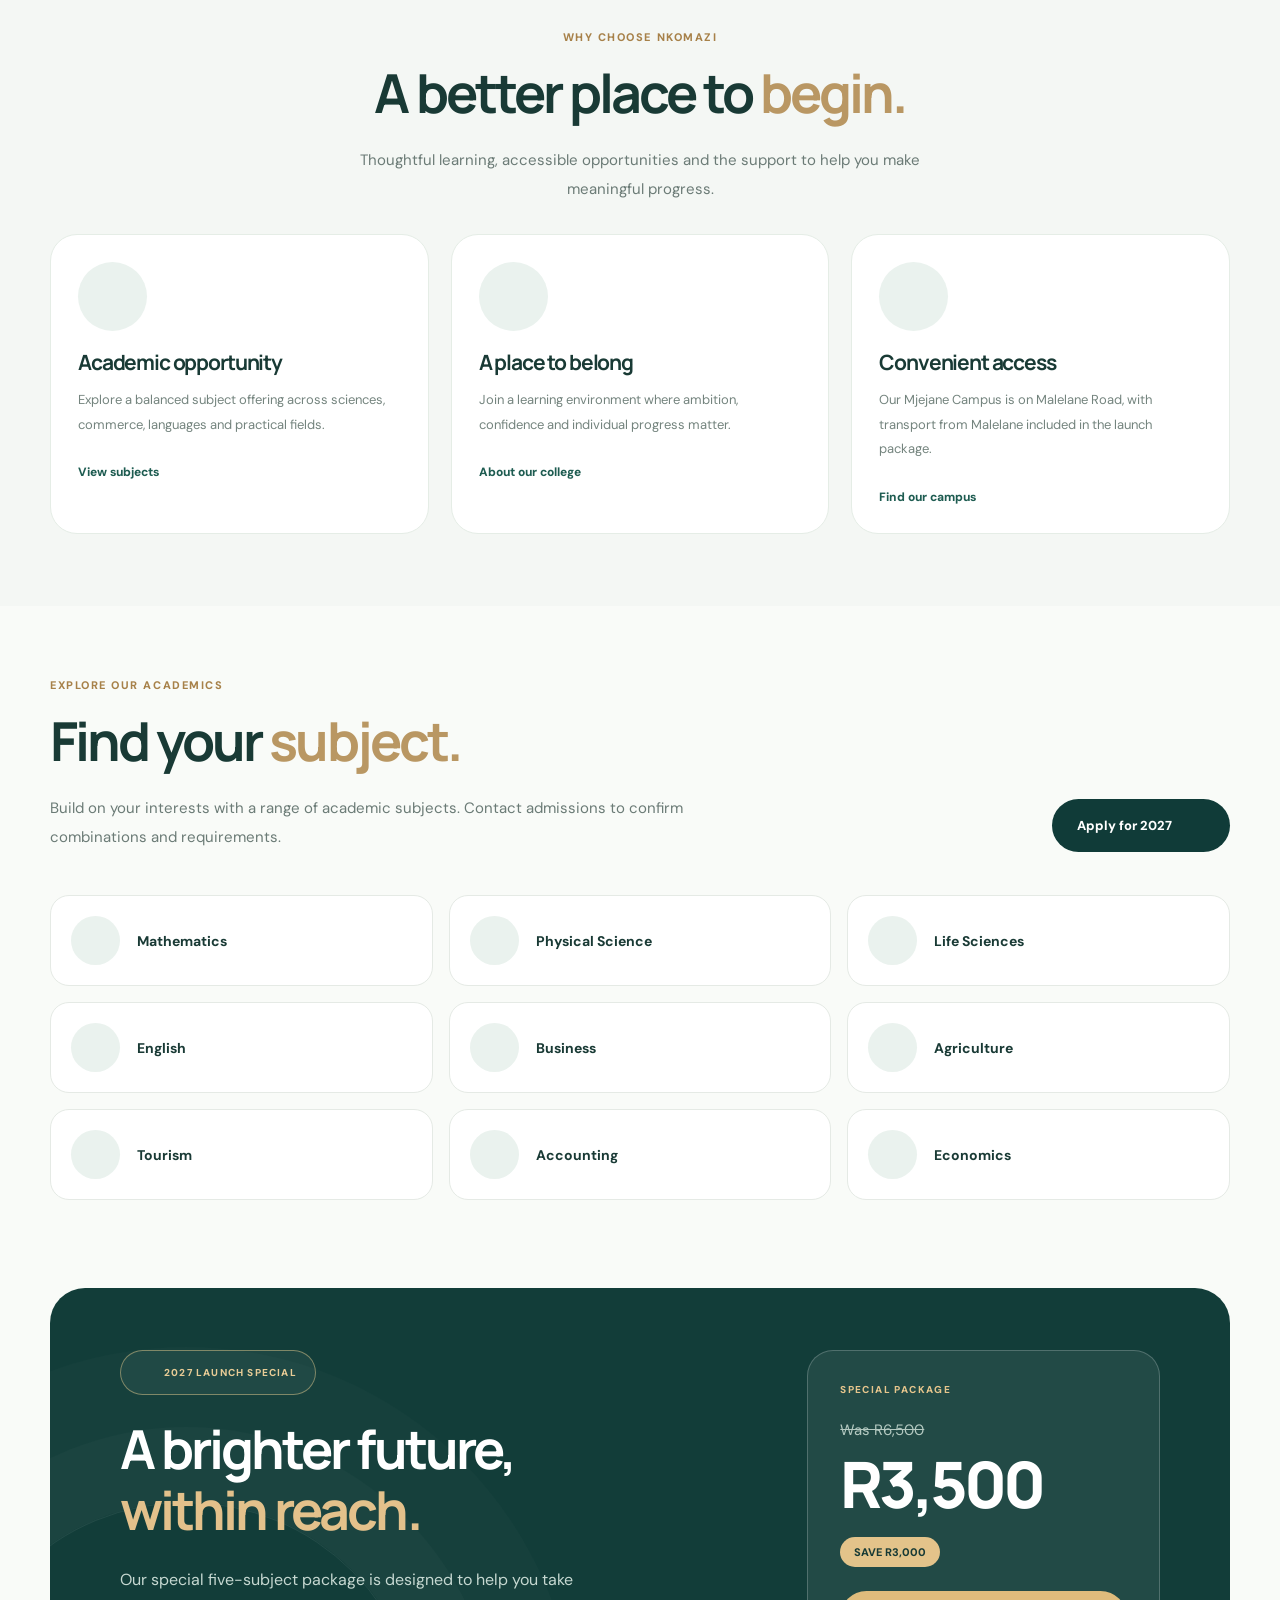
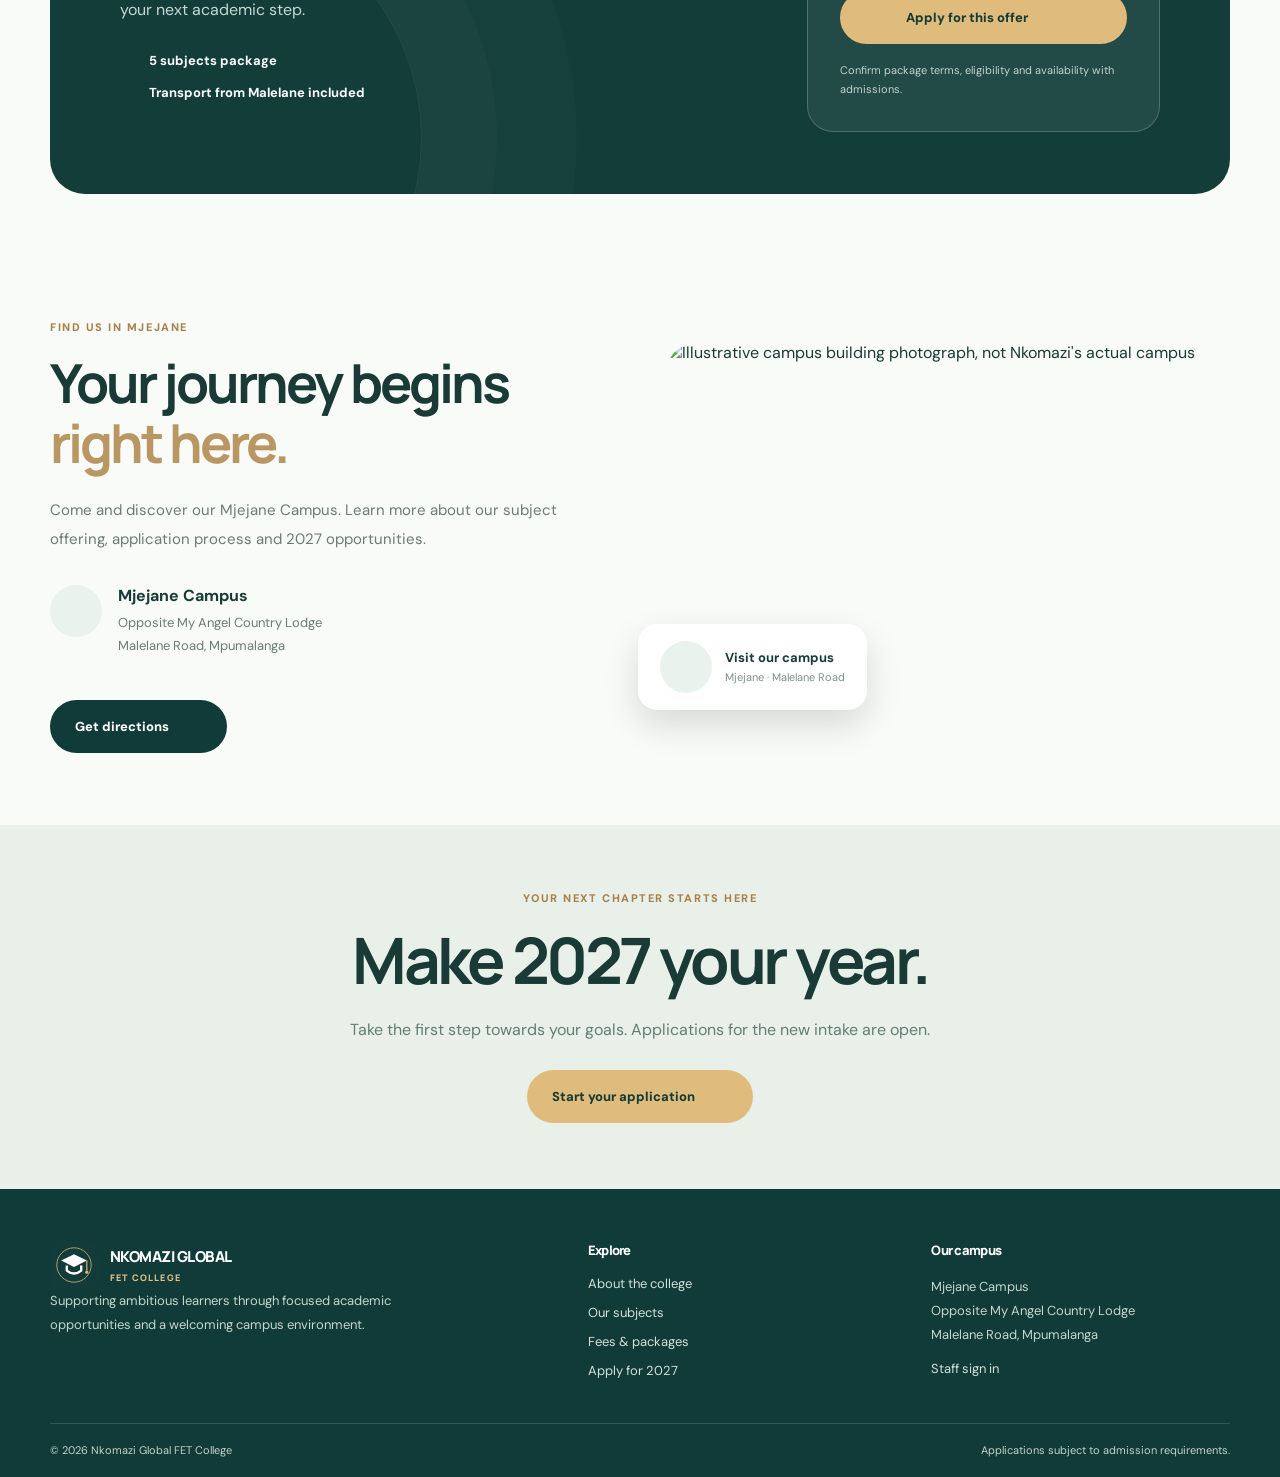
==== commit 17f3d82c: "Update index.html" ====
--- a/index.html
+++ b/index.html
@@ -2131,7 +2131,7 @@
         <div class="wrap site-header-inner"><a class="site-brand" href="index.html"><img
                     alt="Nkomazi Global FET College illustrative emblem" class="site-logo"
                     src="Logo.png" /><span><strong>NKOMAZI
-                        GLOBAL</strong><small>FET COLLEGE <b>·</b> MJEJANE CAMPUS</small></span></a>
+                        GLOBAL</strong><small>FET COLLEGE <b>·</b> MJEJANE </small></span></a>
             <nav aria-label="Main navigation" class="site-nav" id="siteNav"><a data-page="home"
                     href="index.html">Home</a><a href="index.html#about">About</a><a
                     href="index.html#subjects">Subjects</a><a href="index.html#fees">Fees &amp; offers</a><a
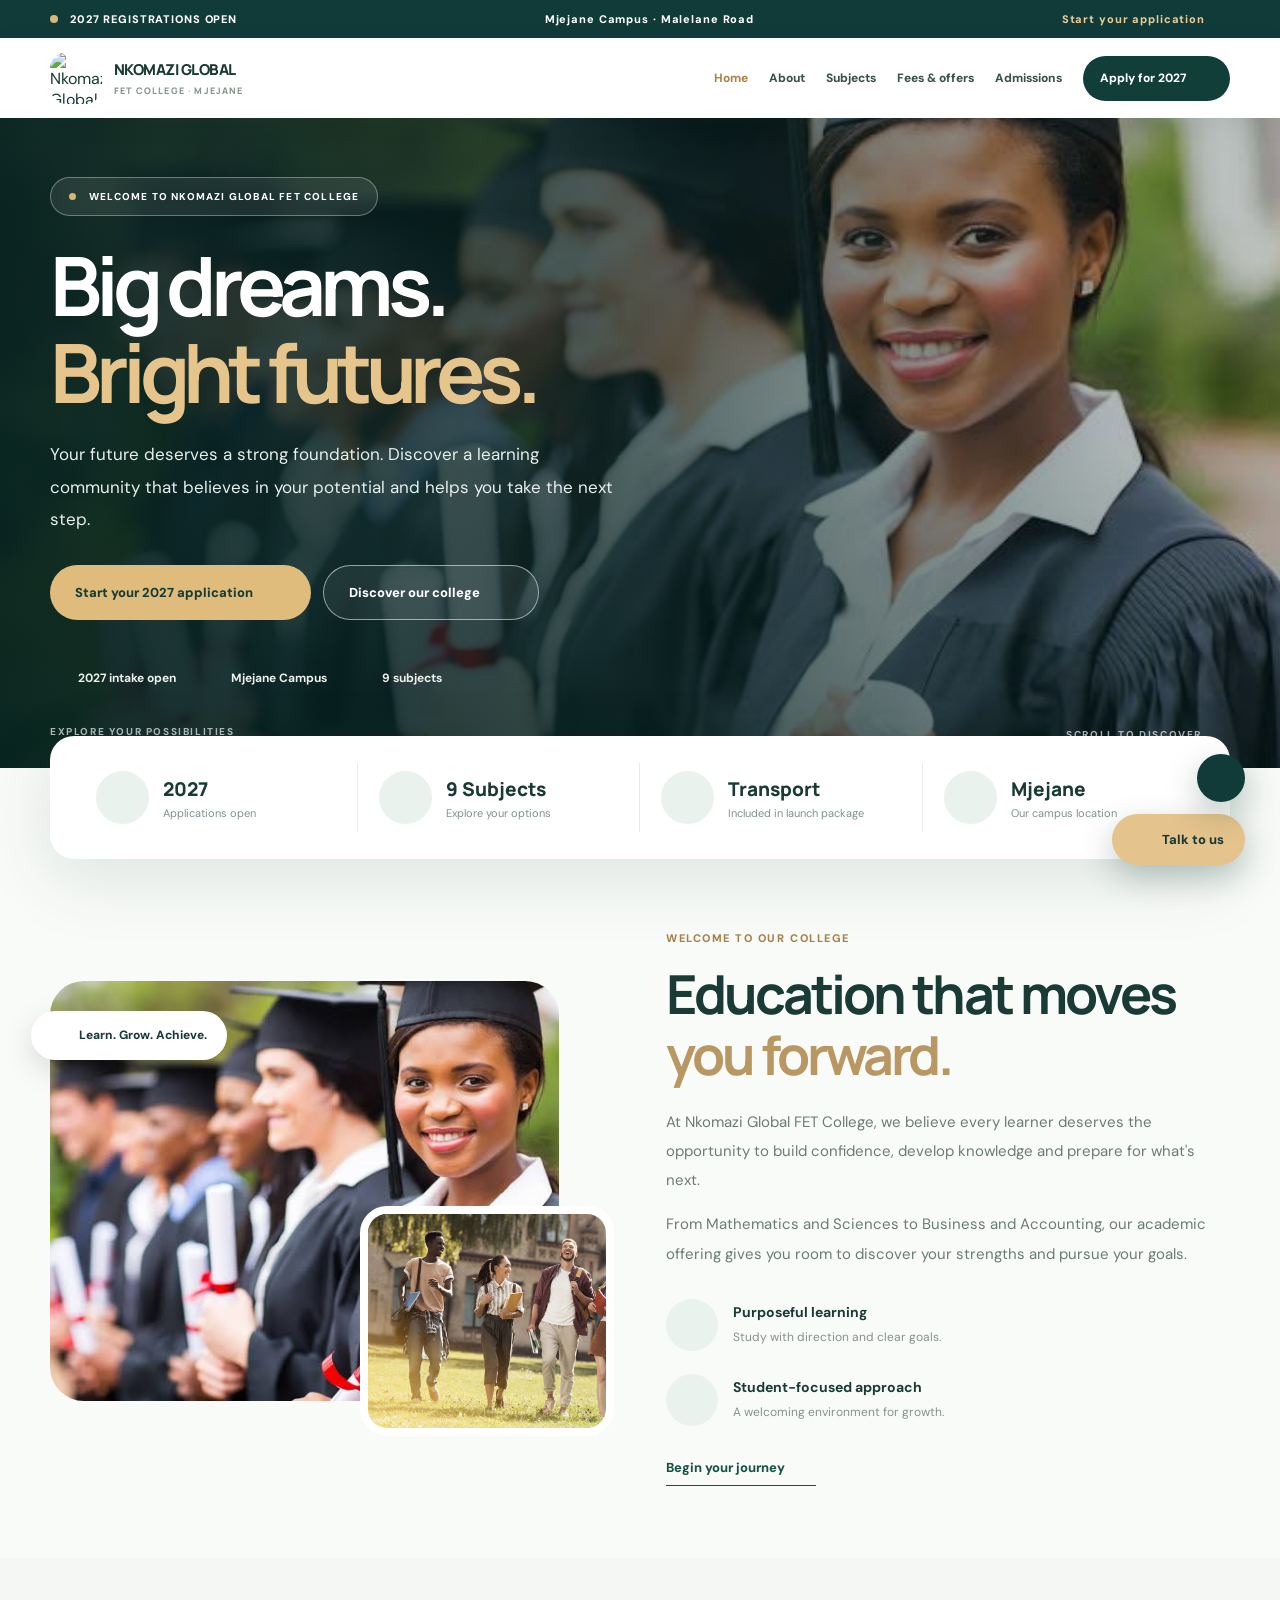
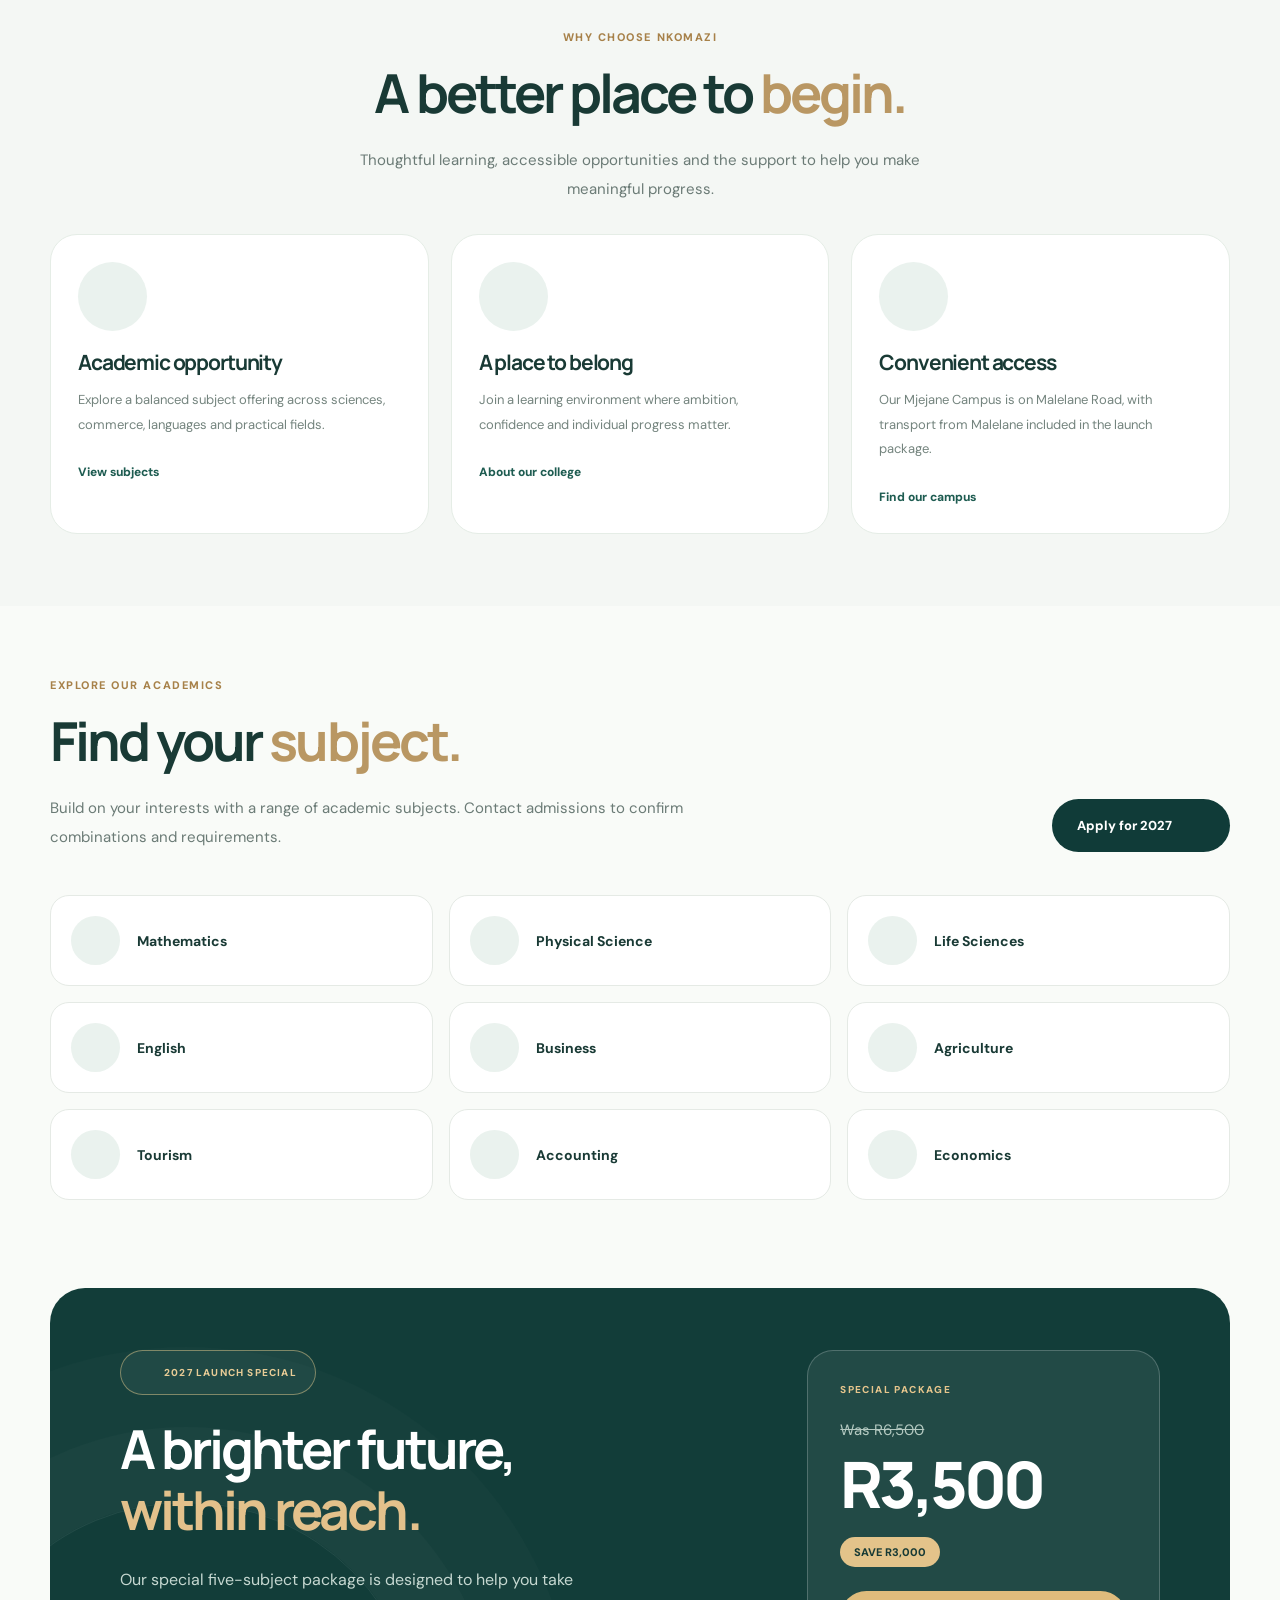
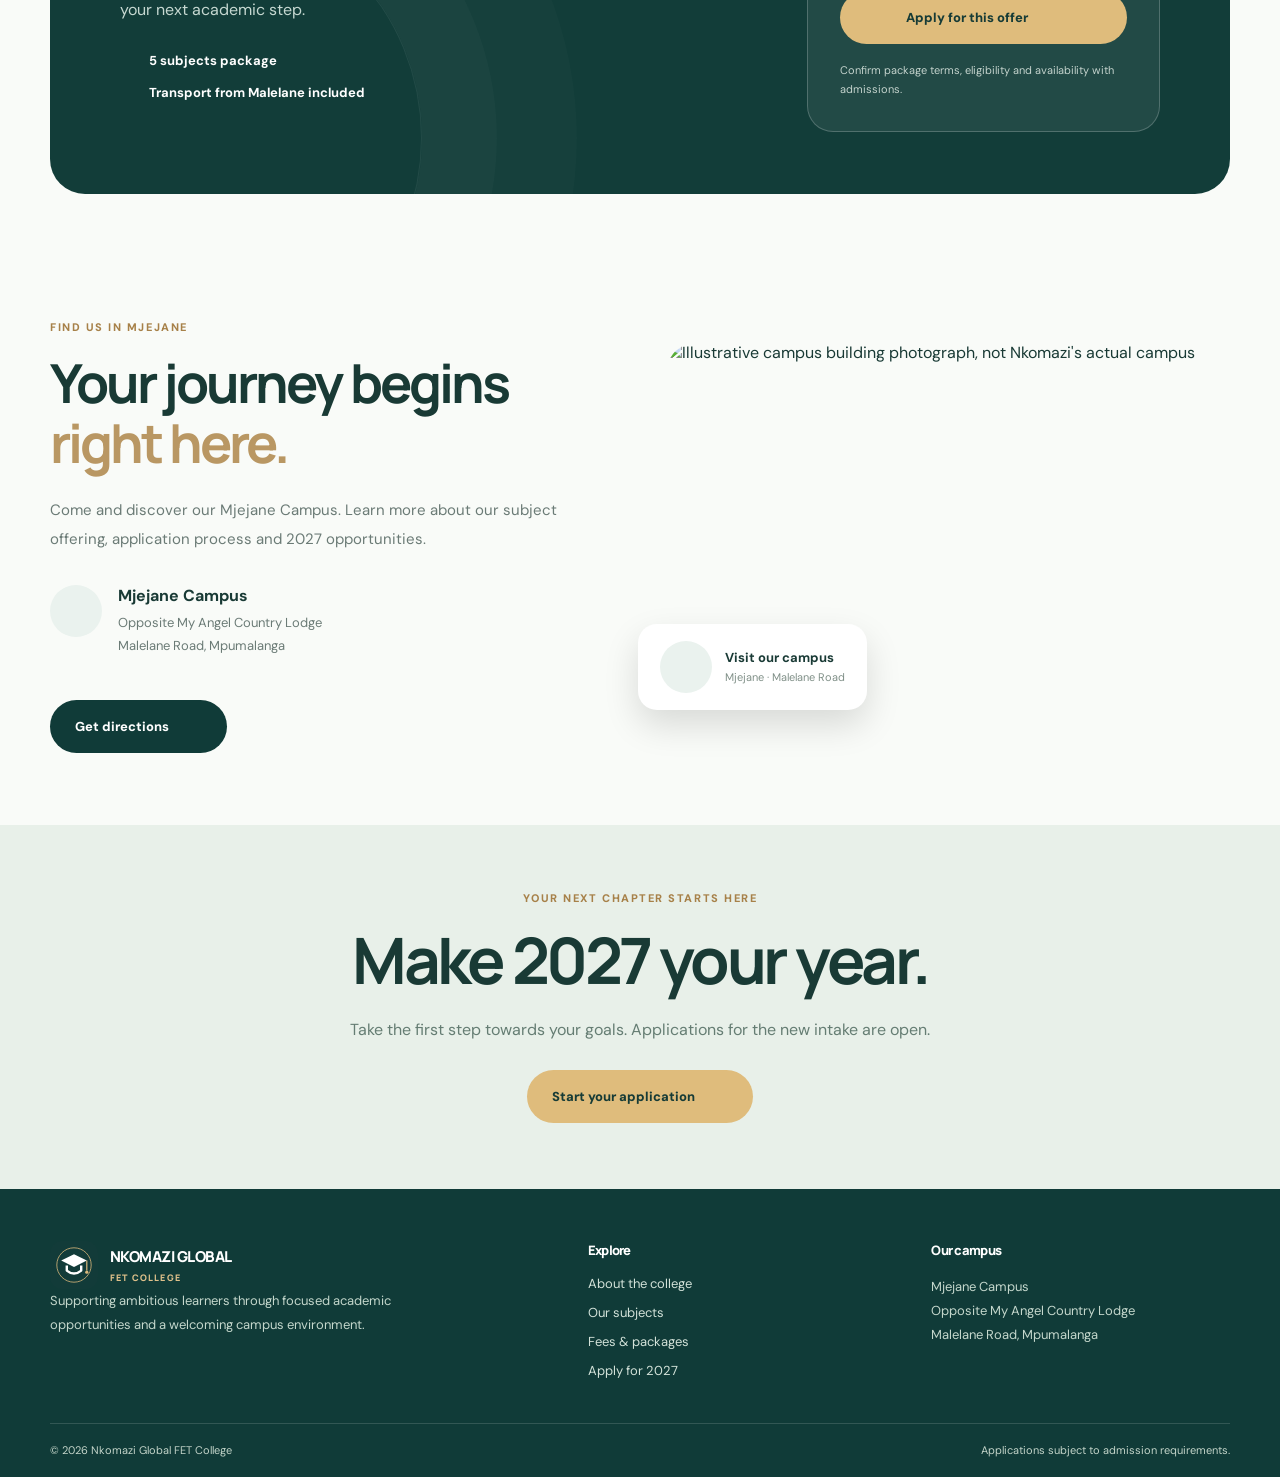
==== commit 5a0a3116: "Update index.html" ====
--- a/index.html
+++ b/index.html
@@ -2114,10 +2114,517 @@
                 font-size: 7.5px
             }
         }
+
+        /* 2027 INTERACTION UPGRADE */
+        :root {
+            --ease-premium: cubic-bezier(.22, 1, .36, 1)
+        }
+
+        html {
+            scroll-padding-top: 92px
+        }
+
+        body {
+            overflow-x: hidden
+        }
+
+        button,
+        a {
+            -webkit-tap-highlight-color: transparent
+        }
+
+        button:focus-visible,
+        a:focus-visible,
+        input:focus-visible,
+        textarea:focus-visible {
+            outline: 3px solid #c69b58;
+            outline-offset: 4px
+        }
+
+        .nav-toggle {
+            position: relative;
+            z-index: 102;
+            overflow: hidden;
+            flex-shrink: 0;
+            transition: background .3s, transform .35s var(--ease-premium);
+            touch-action: manipulation
+        }
+
+        .nav-toggle:hover {
+            background: #dcebe1;
+            transform: rotate(-5deg)
+        }
+
+        .hamburger-lines {
+            width: 22px;
+            height: 18px;
+            display: flex;
+            flex-direction: column;
+            justify-content: space-between;
+            position: relative
+        }
+
+        .hamburger-lines span {
+            display: block;
+            height: 2px;
+            width: 100%;
+            border-radius: 8px;
+            background: #153d35;
+            transform-origin: center;
+            transition: transform .4s var(--ease-premium), opacity .2s, width .35s
+        }
+
+        .hamburger-lines span:nth-child(2) {
+            width: 72%;
+            margin-left: auto
+        }
+
+        .nav-toggle[aria-expanded="true"] .hamburger-lines span:nth-child(1) {
+            transform: translateY(8px) rotate(45deg)
+        }
+
+        .nav-toggle[aria-expanded="true"] .hamburger-lines span:nth-child(2) {
+            opacity: 0;
+            transform: translateX(12px)
+        }
+
+        .nav-toggle[aria-expanded="true"] .hamburger-lines span:nth-child(3) {
+            transform: translateY(-8px) rotate(-45deg)
+        }
+
+        .nav-toggle[aria-expanded="true"] {
+            background: #e3eee6
+        }
+
+        .menu-backdrop {
+            position: fixed;
+            inset: 0;
+            background: rgba(5, 30, 26, .48);
+            z-index: 69;
+            opacity: 0;
+            visibility: hidden;
+            pointer-events: none;
+            transition: opacity .4s, visibility .4s;
+            backdrop-filter: blur(0)
+        }
+
+        .menu-backdrop.is-open {
+            opacity: 1;
+            visibility: visible;
+            pointer-events: auto;
+            backdrop-filter: blur(4px)
+        }
+
+        body.menu-open {
+            overflow: hidden
+        }
+
+        @media(max-width:900px) {
+            .site-nav {
+                display: flex !important;
+                position: fixed !important;
+                top: 0 !important;
+                left: auto !important;
+                right: 0 !important;
+                bottom: 0 !important;
+                width: min(86vw, 370px);
+                max-height: none !important;
+                padding: 106px 25px 34px !important;
+                flex-direction: column;
+                align-items: stretch;
+                gap: 6px !important;
+                background: #fff;
+                z-index: 90;
+                box-shadow: -22px 0 70px #062d2530;
+                transform: translateX(110%);
+                opacity: 0;
+                visibility: hidden;
+                overflow-y: auto;
+                overscroll-behavior: contain;
+                transition: transform .55s var(--ease-premium), opacity .35s, visibility .55s
+            }
+
+            .site-nav.open {
+                transform: translateX(0);
+                opacity: 1;
+                visibility: visible
+            }
+
+            .site-nav>a {
+                display: flex;
+                align-items: center;
+                min-height: 55px;
+                padding: 15px 12px !important;
+                border-bottom: 1px solid #e9f0ea;
+                font-size: 15px !important;
+                opacity: 0;
+                transform: translateX(20px);
+                transition: opacity .3s, transform .45s var(--ease-premium), background .25s;
+                border-radius: 12px
+            }
+
+            .site-nav.open>a {
+                opacity: 1;
+                transform: translateX(0)
+            }
+
+            .site-nav.open>a:nth-child(1) {
+                transition-delay: .09s
+            }
+
+            .site-nav.open>a:nth-child(2) {
+                transition-delay: .14s
+            }
+
+            .site-nav.open>a:nth-child(3) {
+                transition-delay: .19s
+            }
+
+            .site-nav.open>a:nth-child(4) {
+                transition-delay: .24s
+            }
+
+            .site-nav.open>a:nth-child(5) {
+                transition-delay: .29s
+            }
+
+            .site-nav.open>a:nth-child(6) {
+                transition-delay: .34s
+            }
+
+            .site-nav>a:hover {
+                background: #f1f7f2
+            }
+
+            .site-nav .nav-cta {
+                margin-top: 16px;
+                min-height: 54px;
+                justify-content: center;
+                border-radius: 16px !important
+            }
+
+            .site-header {
+                z-index: 100
+            }
+        }
+
+        /* Buttons and cards: subtle, not distracting */
+        .btn,
+        .action-button,
+        .nav-cta {
+            transition: transform .3s var(--ease-premium), box-shadow .3s, background .3s
+        }
+
+        .btn:hover,
+        .action-button:hover,
+        .nav-cta:hover {
+            transform: translateY(-3px);
+            box-shadow: 0 14px 30px #0a352520
+        }
+
+        .feature,
+        .subject,
+        .quick-icon,
+        .subject-icon,
+        .feature-icon,
+        .round-icon {
+            transition: transform .4s var(--ease-premium), box-shadow .3s, background .3s
+        }
+
+        .feature:hover {
+            transform: translateY(-7px)
+        }
+
+        .feature:hover .feature-icon,
+        .subject:hover .subject-icon {
+            transform: rotate(-7deg) scale(1.07)
+        }
+
+        .hero-content>* {
+            animation: heroEnter .85s var(--ease-premium) both
+        }
+
+        .hero-content>*:nth-child(2) {
+            animation-delay: .12s
+        }
+
+        .hero-content>*:nth-child(3) {
+            animation-delay: .22s
+        }
+
+        .hero-content>*:nth-child(4) {
+            animation-delay: .32s
+        }
+
+        .hero-content>*:nth-child(5) {
+            animation-delay: .42s
+        }
+
+        @keyframes heroEnter {
+            from {
+                opacity: 0;
+                transform: translateY(25px)
+            }
+
+            to {
+                opacity: 1;
+                transform: translateY(0)
+            }
+        }
+
+        .reveal {
+            opacity: 0;
+            transform: translateY(22px);
+            transition: opacity .8s var(--ease-premium), transform .8s var(--ease-premium)
+        }
+
+        .reveal.is-visible {
+            opacity: 1;
+            transform: translateY(0)
+        }
+
+        /* Fixed action controls */
+        .floating-actions {
+            position: fixed;
+            right: clamp(16px, 3vw, 35px);
+            bottom: clamp(18px, 3vw, 35px);
+            z-index: 65;
+            display: flex;
+            flex-direction: column;
+            align-items: flex-end;
+            gap: 12px
+        }
+
+        .float-button {
+            border: 0;
+            cursor: pointer;
+            display: flex;
+            align-items: center;
+            justify-content: center;
+            gap: 10px;
+            box-shadow: 0 12px 32px #052e2840;
+            transition: transform .3s var(--ease-premium), box-shadow .3s, opacity .3s;
+            background: #103b38;
+            color: white;
+            font: 800 13px 'DM Sans', sans-serif
+        }
+
+        .float-button:hover {
+            transform: translateY(-4px);
+            box-shadow: 0 16px 36px #052e2855
+        }
+
+        .float-button svg {
+            width: 19px;
+            height: 19px
+        }
+
+        .talk-button {
+            border-radius: 100px;
+            padding: 16px 21px;
+            background: #e5c38c;
+            color: #153a35
+        }
+
+        .top-button {
+            width: 48px;
+            height: 48px;
+            border-radius: 50%;
+            opacity: 0;
+            visibility: hidden;
+            transform: translateY(15px);
+            pointer-events: none
+        }
+
+        .top-button.show {
+            opacity: 1;
+            visibility: visible;
+            transform: translateY(0);
+            pointer-events: auto
+        }
+
+        /* Future AI assistant preview, intentionally not a live chatbot */
+        .chat-panel {
+            position: fixed;
+            right: clamp(16px, 3vw, 35px);
+            bottom: 106px;
+            z-index: 66;
+            width: min(390px, calc(100vw - 32px));
+            max-height: min(620px, calc(100dvh - 130px));
+            display: flex;
+            flex-direction: column;
+            background: white;
+            border: 1px solid #e0eae1;
+            border-radius: 25px;
+            box-shadow: 0 24px 75px #082f2940;
+            overflow: hidden;
+            opacity: 0;
+            visibility: hidden;
+            transform: translateY(20px) scale(.96);
+            transform-origin: bottom right;
+            transition: opacity .3s, transform .4s var(--ease-premium), visibility .4s
+        }
+
+        .chat-panel.open {
+            opacity: 1;
+            visibility: visible;
+            transform: translateY(0) scale(1)
+        }
+
+        .chat-head {
+            background: linear-gradient(115deg, #103b38, #25665a);
+            padding: 22px;
+            color: white;
+            display: flex;
+            justify-content: space-between;
+            gap: 15px;
+            align-items: flex-start
+        }
+
+        .chat-head strong {
+            font: 800 18px Manrope, sans-serif;
+            display: block;
+            margin-bottom: 6px
+        }
+
+        .chat-head small {
+            color: #d3e9dd;
+            font-size: 12px;
+            line-height: 1.5
+        }
+
+        .chat-close {
+            border: 1px solid #ffffff55;
+            background: #ffffff18;
+            color: white;
+            border-radius: 50%;
+            width: 34px;
+            height: 34px;
+            display: grid;
+            place-items: center;
+            cursor: pointer;
+            flex: none
+        }
+
+        .chat-close svg {
+            width: 17px;
+            height: 17px
+        }
+
+        .chat-body {
+            padding: 22px;
+            overflow-y: auto
+        }
+
+        .chat-greeting {
+            background: #f2f7f2;
+            border-radius: 17px 17px 17px 5px;
+            padding: 17px;
+            font-size: 13px;
+            line-height: 1.7;
+            color: #34584e;
+            margin: 0 0 17px
+        }
+
+        .chat-options {
+            display: grid;
+            gap: 9px
+        }
+
+        .chat-options a {
+            display: flex;
+            align-items: center;
+            justify-content: space-between;
+            gap: 12px;
+            border: 1px solid #dce8de;
+            border-radius: 13px;
+            padding: 13px 14px;
+            font-size: 13px;
+            font-weight: 800;
+            color: #17483e;
+            transition: background .2s, transform .2s
+        }
+
+        .chat-options a:hover {
+            background: #f0f7f1;
+            transform: translateX(3px)
+        }
+
+        .chat-options svg {
+            width: 16px;
+            height: 16px
+        }
+
+        .chat-foot {
+            padding: 13px 22px;
+            border-top: 1px solid #e8efe9;
+            color: #81958b;
+            font-size: 11px
+        }
+
+        @media(max-width:620px) {
+            .floating-actions {
+                right: 16px;
+                bottom: 16px;
+                gap: 9px
+            }
+
+            .talk-button {
+                padding: 14px 17px
+            }
+
+            .top-button {
+                width: 43px;
+                height: 43px
+            }
+
+            .chat-panel {
+                right: 12px;
+                bottom: 88px;
+                width: calc(100vw - 24px);
+                max-height: calc(100dvh - 105px)
+            }
+
+            .hero-content>* {
+                animation-duration: .65s
+            }
+        }
+
+        /* iOS Safari: inputs smaller than 16px cause automatic focus zoom */
+        @media(max-width:900px) {
+
+            input,
+            select,
+            textarea,
+            .field input:not([type=checkbox]),
+            .field select,
+            .field textarea,
+            .search {
+                font-size: 16px !important
+            }
+        }
+
+        @media(prefers-reduced-motion:reduce) {
+
+            .hero-content>*,
+            .reveal {
+                animation: none !important;
+                transition: none !important;
+                opacity: 1 !important;
+                transform: none !important
+            }
+
+            .site-nav,
+            .site-nav>a,
+            .chat-panel,
+            .float-button,
+            .menu-backdrop {
+                transition: none !important
+            }
+        }
     </style>
     <script defer="" src="https://unpkg.com/lucide@latest"></script>
-    <script
-        defer>document.addEventListener('DOMContentLoaded', () => { const menu = document.getElementById('navToggle'), nav = document.getElementById('siteNav'); function icons() { if (window.lucide) window.lucide.createIcons() } menu?.addEventListener('click', () => { const open = nav.classList.toggle('open'); menu.setAttribute('aria-expanded', String(open)); menu.setAttribute('aria-label', open ? 'Close navigation' : 'Open navigation'); menu.innerHTML = open ? '<i data-lucide="x"></i>' : '<i data-lucide="menu"></i>'; icons() }); nav?.querySelectorAll('a').forEach(a => a.addEventListener('click', () => { nav.classList.remove('open'); menu?.setAttribute('aria-expanded', 'false'); if (menu) menu.innerHTML = '<i data-lucide="menu"></i>'; icons() })); document.querySelectorAll('[data-page]').forEach(a => { if (a.tagName === 'A' && a.dataset.page === document.body.dataset.page) a.classList.add('active') }); const y = document.getElementById('currentYear'); if (y) y.textContent = new Date().getFullYear(); const old = document.getElementById('year'); if (old) old.textContent = new Date().getFullYear(); icons() });</script>
+
 </head>
 
 <body data-page="home">
@@ -2130,17 +2637,18 @@
     <header class="site-header">
         <div class="wrap site-header-inner"><a class="site-brand" href="index.html"><img
                     alt="Nkomazi Global FET College illustrative emblem" class="site-logo"
-                    src="Logo.png" /><span><strong>NKOMAZI
+                    src="logo.png" /><span><strong>NKOMAZI
                         GLOBAL</strong><small>FET COLLEGE <b>·</b> MJEJANE </small></span></a>
             <nav aria-label="Main navigation" class="site-nav" id="siteNav"><a data-page="home"
                     href="index.html">Home</a><a href="index.html#about">About</a><a
                     href="index.html#subjects">Subjects</a><a href="index.html#fees">Fees &amp; offers</a><a
-                    data-page="apply" href="apply.html">Admissions</a><a class="nav-cta" href="apply.html">Apply for 2027 <i
-                        data-lucide="arrow-up-right"></i></a></nav><button aria-controls="siteNav" aria-expanded="false"
-                aria-label="Open navigation" class="nav-toggle" id="navToggle" type="button"><i
-                    data-lucide="menu"></i></button>
+                    data-page="apply" href="apply.html">Admissions</a><a class="nav-cta" href="apply.html">Apply for
+                    2027 <i data-lucide="arrow-up-right"></i></a></nav><button aria-controls="siteNav"
+                aria-expanded="false" aria-label="Open navigation" class="nav-toggle" id="navToggle" type="button"><span
+                    class="hamburger-lines" aria-hidden="true"><span></span><span></span><span></span></span></button>
         </div>
     </header>
+    <div class="menu-backdrop" id="menuBackdrop" aria-hidden="true"></div>
     <main>
         <section class="hero">
             <div class="hero-photo"></div>
@@ -2333,14 +2841,85 @@
                 </div>
                 <div>
                     <h3>Our campus</h3>
-                    <p>Mjejane Campus<br />Opposite My Angel Country Lodge<br />Malelane Road, Mpumalanga</p><a
-                        href="admin.html">Staff sign in</a>
+                    <p>Mjejane Campus<br />Opposite My Angel Country Lodge<br />Malelane Road, Mpumalanga</p>
                 </div>
             </div>
             <div class="footer-bottom"><span>© <span id="currentYear">2026</span> Nkomazi Global FET
                     College</span><span>Applications subject to admission requirements.</span></div>
         </div>
     </footer>
+
+    <div class="floating-actions" aria-label="Quick actions">
+        <button class="float-button top-button" id="backToTop" type="button" aria-label="Back to top"
+            title="Back to top"><i data-lucide="arrow-up"></i></button>
+        <button class="float-button talk-button" id="talkButton" type="button" aria-haspopup="dialog"
+            aria-expanded="false" aria-controls="chatPanel"><i data-lucide="messages-square"></i><span>Talk to
+                us</span></button>
+    </div>
+    <section class="chat-panel" id="chatPanel" role="dialog" aria-modal="false" aria-label="Nkomazi admissions help"
+        aria-hidden="true">
+        <div class="chat-head">
+            <div><strong>How can we help?</strong><small>Nkomazi Global FET College · Admissions</small></div><button
+                class="chat-close" id="chatClose" type="button" aria-label="Close help panel"><i
+                    data-lucide="x"></i></button>
+        </div>
+        <div class="chat-body">
+            <p class="chat-greeting">Welcome! Explore useful information below. Our AI admissions assistant is coming
+                later.</p>
+            <div class="chat-options"><a href="apply.html">Start a 2027 application <i
+                        data-lucide="arrow-up-right"></i></a><a href="index.html#subjects">Explore available subjects <i
+                        data-lucide="arrow-up-right"></i></a><a href="index.html#fees">See fees and offers <i
+                        data-lucide="arrow-up-right"></i></a><a href="index.html#campus">Find our campus <i
+                        data-lucide="arrow-up-right"></i></a></div>
+        </div>
+        <div class="chat-foot">Information panel · Live chat and AI not connected yet</div>
+    </section>
+    <script>
+        document.addEventListener('DOMContentLoaded', () => {
+            const menu = document.getElementById('navToggle');
+            const nav = document.getElementById('siteNav');
+            const backdrop = document.getElementById('menuBackdrop');
+            const talk = document.getElementById('talkButton');
+            const panel = document.getElementById('chatPanel');
+            const chatClose = document.getElementById('chatClose');
+            const top = document.getElementById('backToTop');
+            const icons = () => { if (window.lucide) window.lucide.createIcons(); };
+            icons();
+            function closeMenu(restoreFocus = false) {
+                nav.classList.remove('open'); backdrop.classList.remove('is-open');
+                document.body.classList.remove('menu-open');
+                menu.setAttribute('aria-expanded', 'false'); menu.setAttribute('aria-label', 'Open navigation');
+                if (restoreFocus) menu.focus();
+            }
+            function openMenu() {
+                closeChat();
+                nav.classList.add('open'); backdrop.classList.add('is-open');
+                document.body.classList.add('menu-open');
+                menu.setAttribute('aria-expanded', 'true'); menu.setAttribute('aria-label', 'Close navigation');
+                const first = nav.querySelector('a'); if (first) first.focus();
+            }
+            menu.addEventListener('click', () => nav.classList.contains('open') ? closeMenu(true) : openMenu());
+            backdrop.addEventListener('click', () => closeMenu(true));
+            nav.querySelectorAll('a').forEach(a => a.addEventListener('click', () => closeMenu()));
+            window.addEventListener('resize', () => { if (window.innerWidth > 900) closeMenu(); });
+            function closeChat(restoreFocus = false) { panel.classList.remove('open'); panel.setAttribute('aria-hidden', 'true'); talk.setAttribute('aria-expanded', 'false'); if (restoreFocus) talk.focus(); }
+            function openChat() { closeMenu(); panel.classList.add('open'); panel.setAttribute('aria-hidden', 'false'); talk.setAttribute('aria-expanded', 'true'); chatClose.focus(); }
+            talk.addEventListener('click', () => panel.classList.contains('open') ? closeChat(true) : openChat());
+            chatClose.addEventListener('click', () => closeChat(true));
+            panel.querySelectorAll('a').forEach(a => a.addEventListener('click', () => closeChat()));
+            document.addEventListener('keydown', e => { if (e.key === 'Escape') { if (nav.classList.contains('open')) closeMenu(true); if (panel.classList.contains('open')) closeChat(true); } });
+            const updateScroll = () => top.classList.toggle('show', window.scrollY > 450);
+            window.addEventListener('scroll', updateScroll, { passive: true }); updateScroll();
+            top.addEventListener('click', () => window.scrollTo({ top: 0, behavior: window.matchMedia('(prefers-reduced-motion: reduce)').matches ? 'instant' : 'smooth' }));
+            const year = document.getElementById('currentYear'); if (year) year.textContent = new Date().getFullYear();
+            document.querySelectorAll('[data-page]').forEach(a => { if (a.tagName === 'A' && a.dataset.page === document.body.dataset.page) a.classList.add('active') });
+            const targets = document.querySelectorAll('.feature,.subject,.section-heading,.image-composition,.copy,.offer,.campus-img,.quick-item');
+            if ('IntersectionObserver' in window && !window.matchMedia('(prefers-reduced-motion: reduce)').matches) {
+                const observer = new IntersectionObserver(entries => entries.forEach(entry => { if (entry.isIntersecting) { entry.target.classList.add('is-visible'); observer.unobserve(entry.target) } }), { threshold: .08, rootMargin: '0px 0px -25px 0px' });
+                targets.forEach(el => { el.classList.add('reveal'); observer.observe(el) });
+            }
+        });
+    </script>
 </body>
 
 </html>
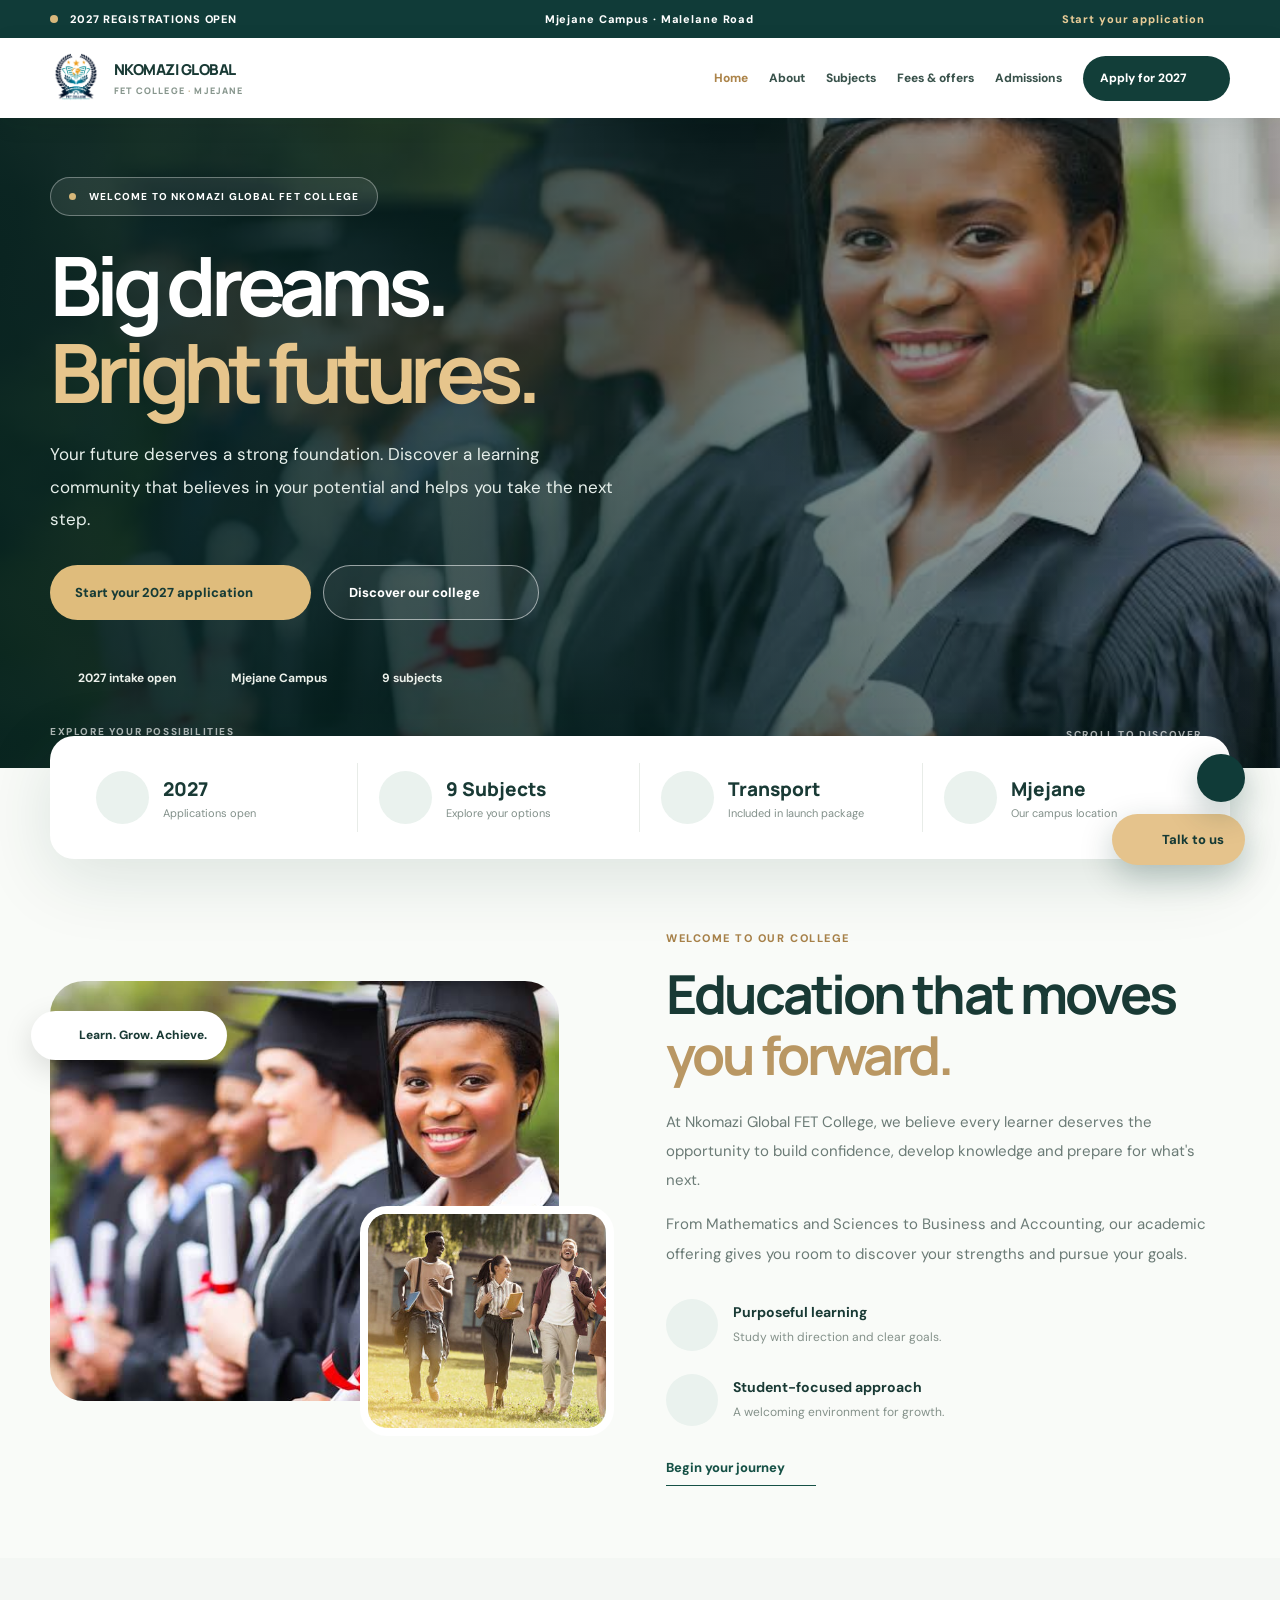
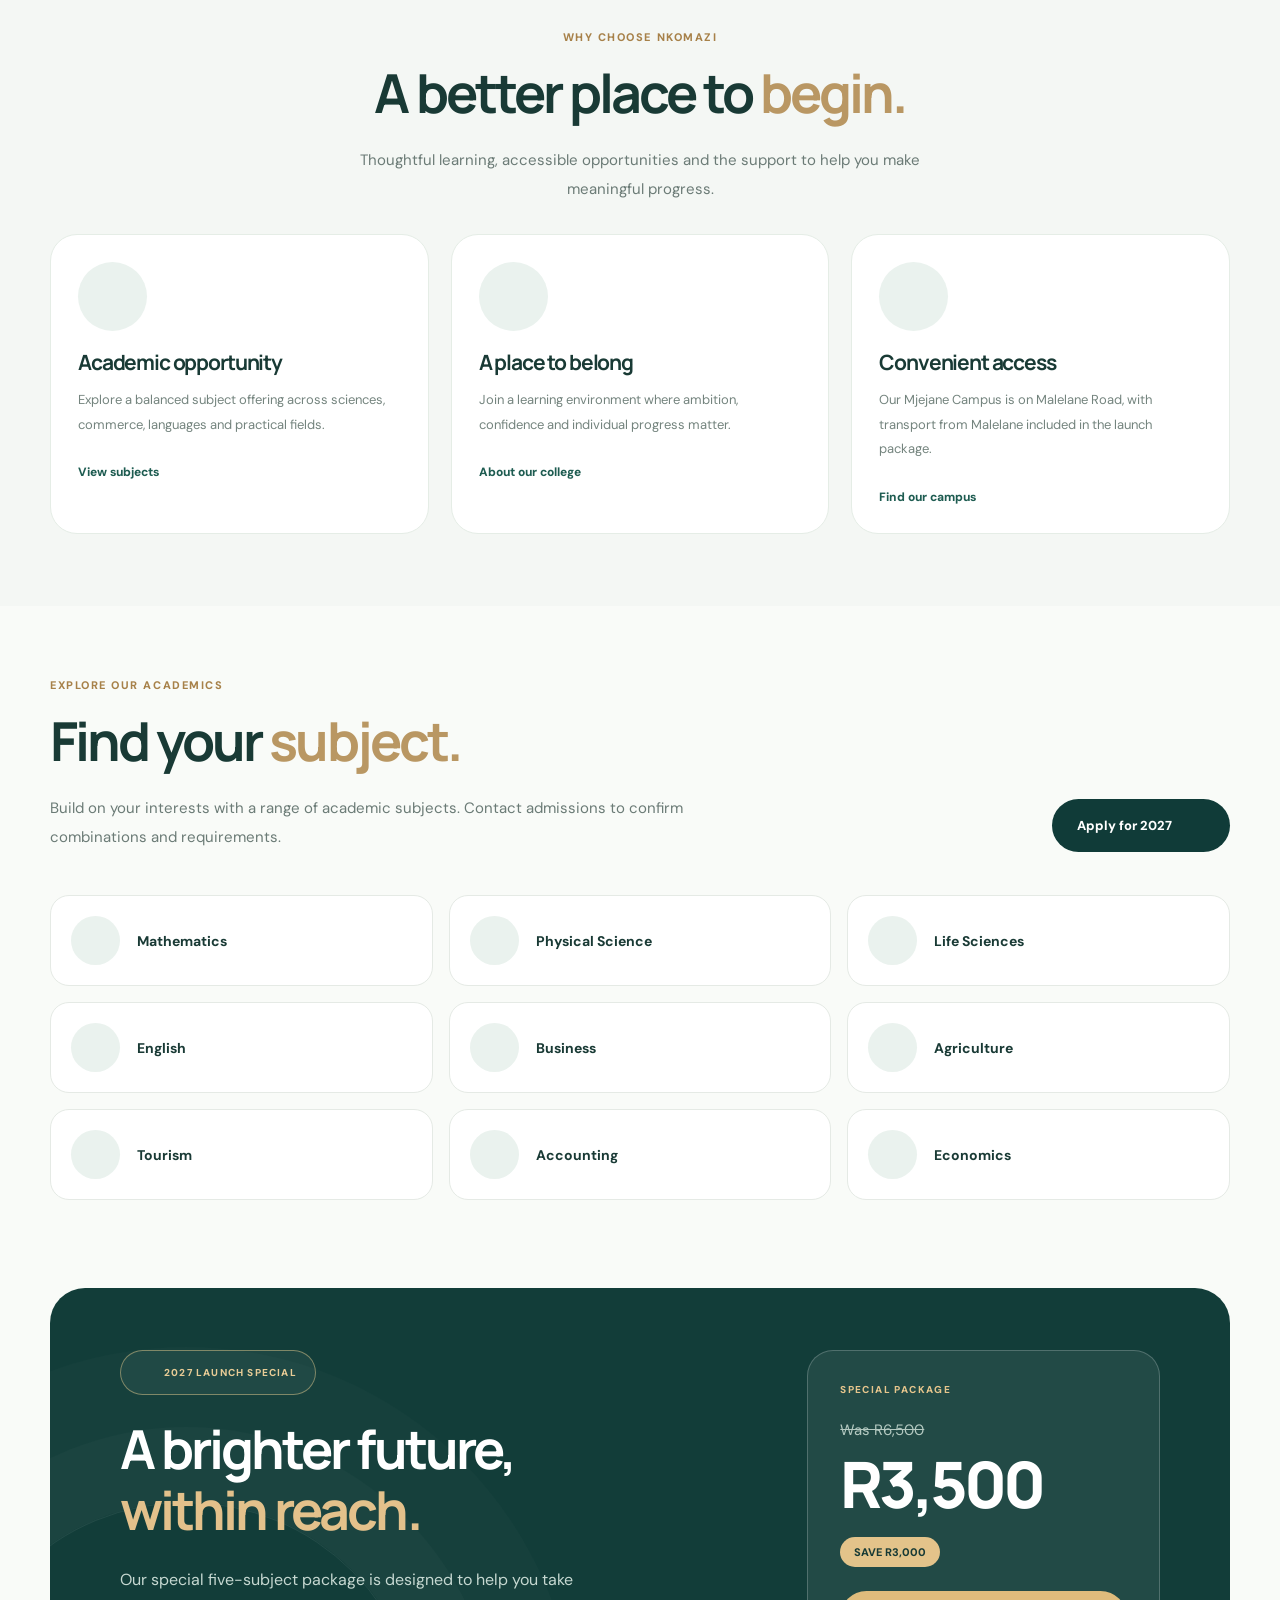
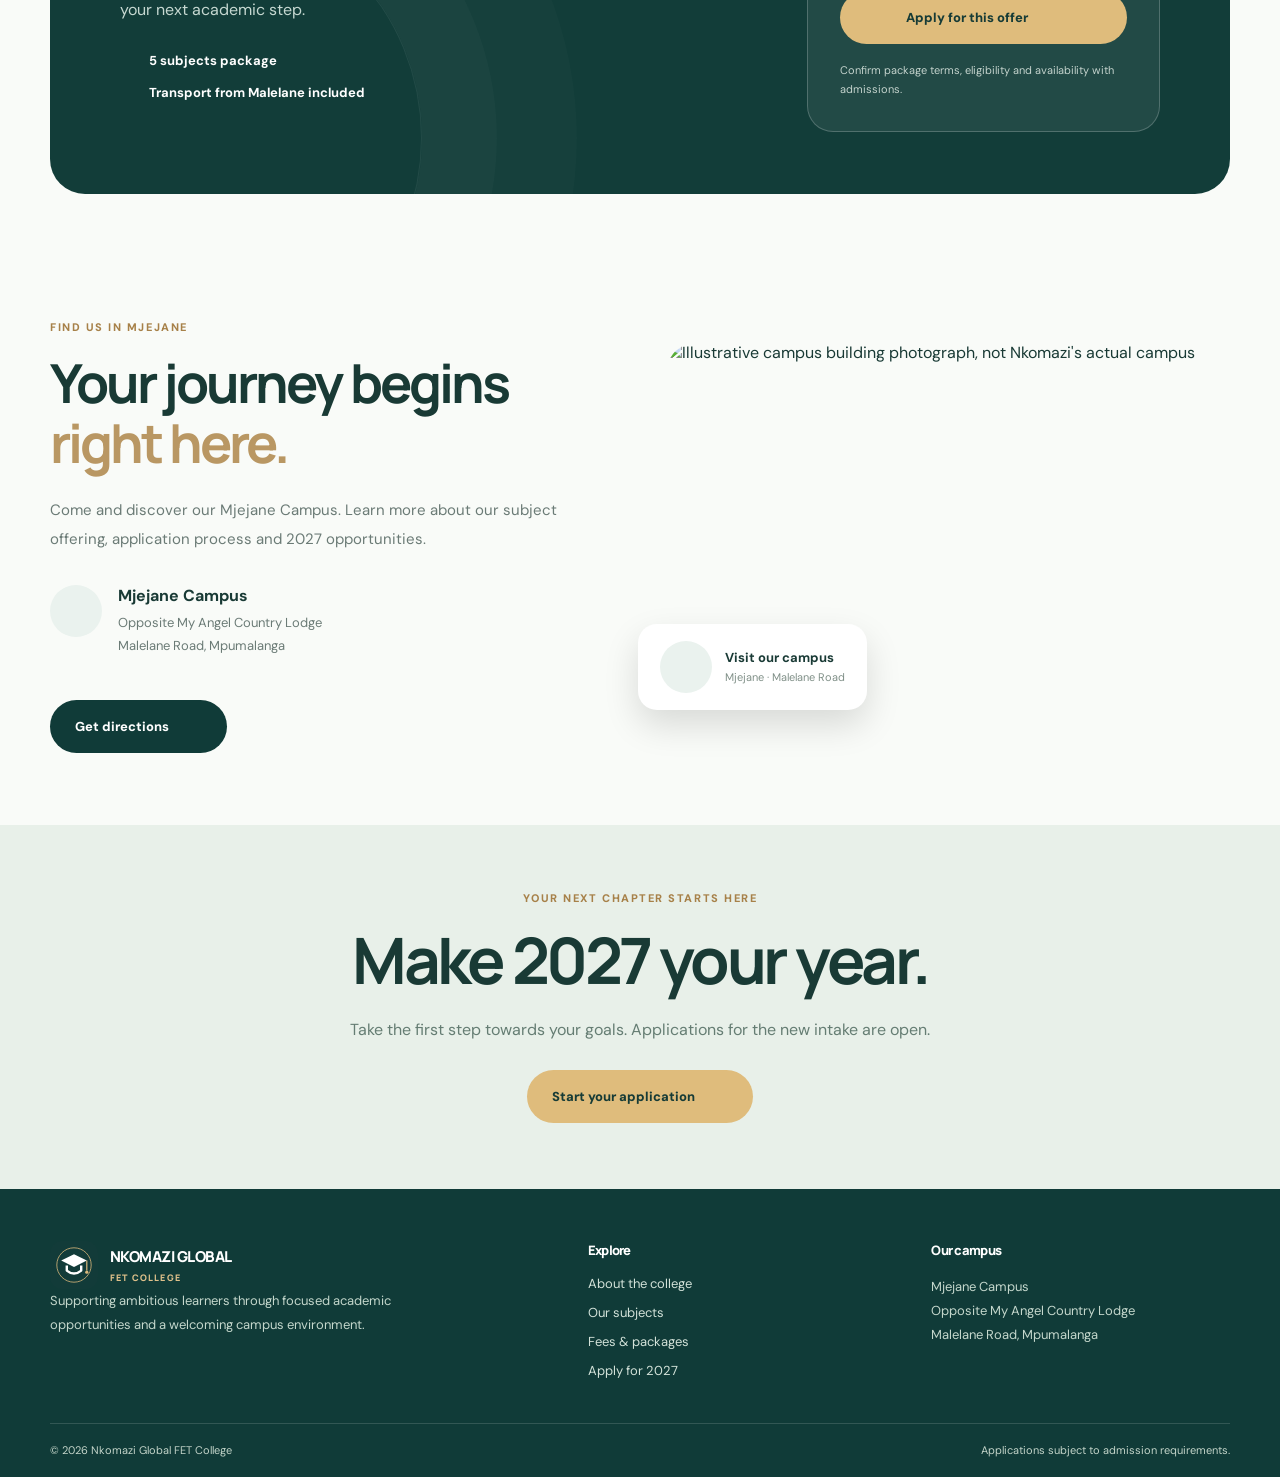
==== commit 5cfe25fb: "Update index.html" ====
--- a/index.html
+++ b/index.html
@@ -2637,7 +2637,7 @@
     <header class="site-header">
         <div class="wrap site-header-inner"><a class="site-brand" href="index.html"><img
                     alt="Nkomazi Global FET College illustrative emblem" class="site-logo"
-                    src="logo.png" /><span><strong>NKOMAZI
+                    src="Logo.png" /><span><strong>NKOMAZI
                         GLOBAL</strong><small>FET COLLEGE <b>·</b> MJEJANE </small></span></a>
             <nav aria-label="Main navigation" class="site-nav" id="siteNav"><a data-page="home"
                     href="index.html">Home</a><a href="index.html#about">About</a><a
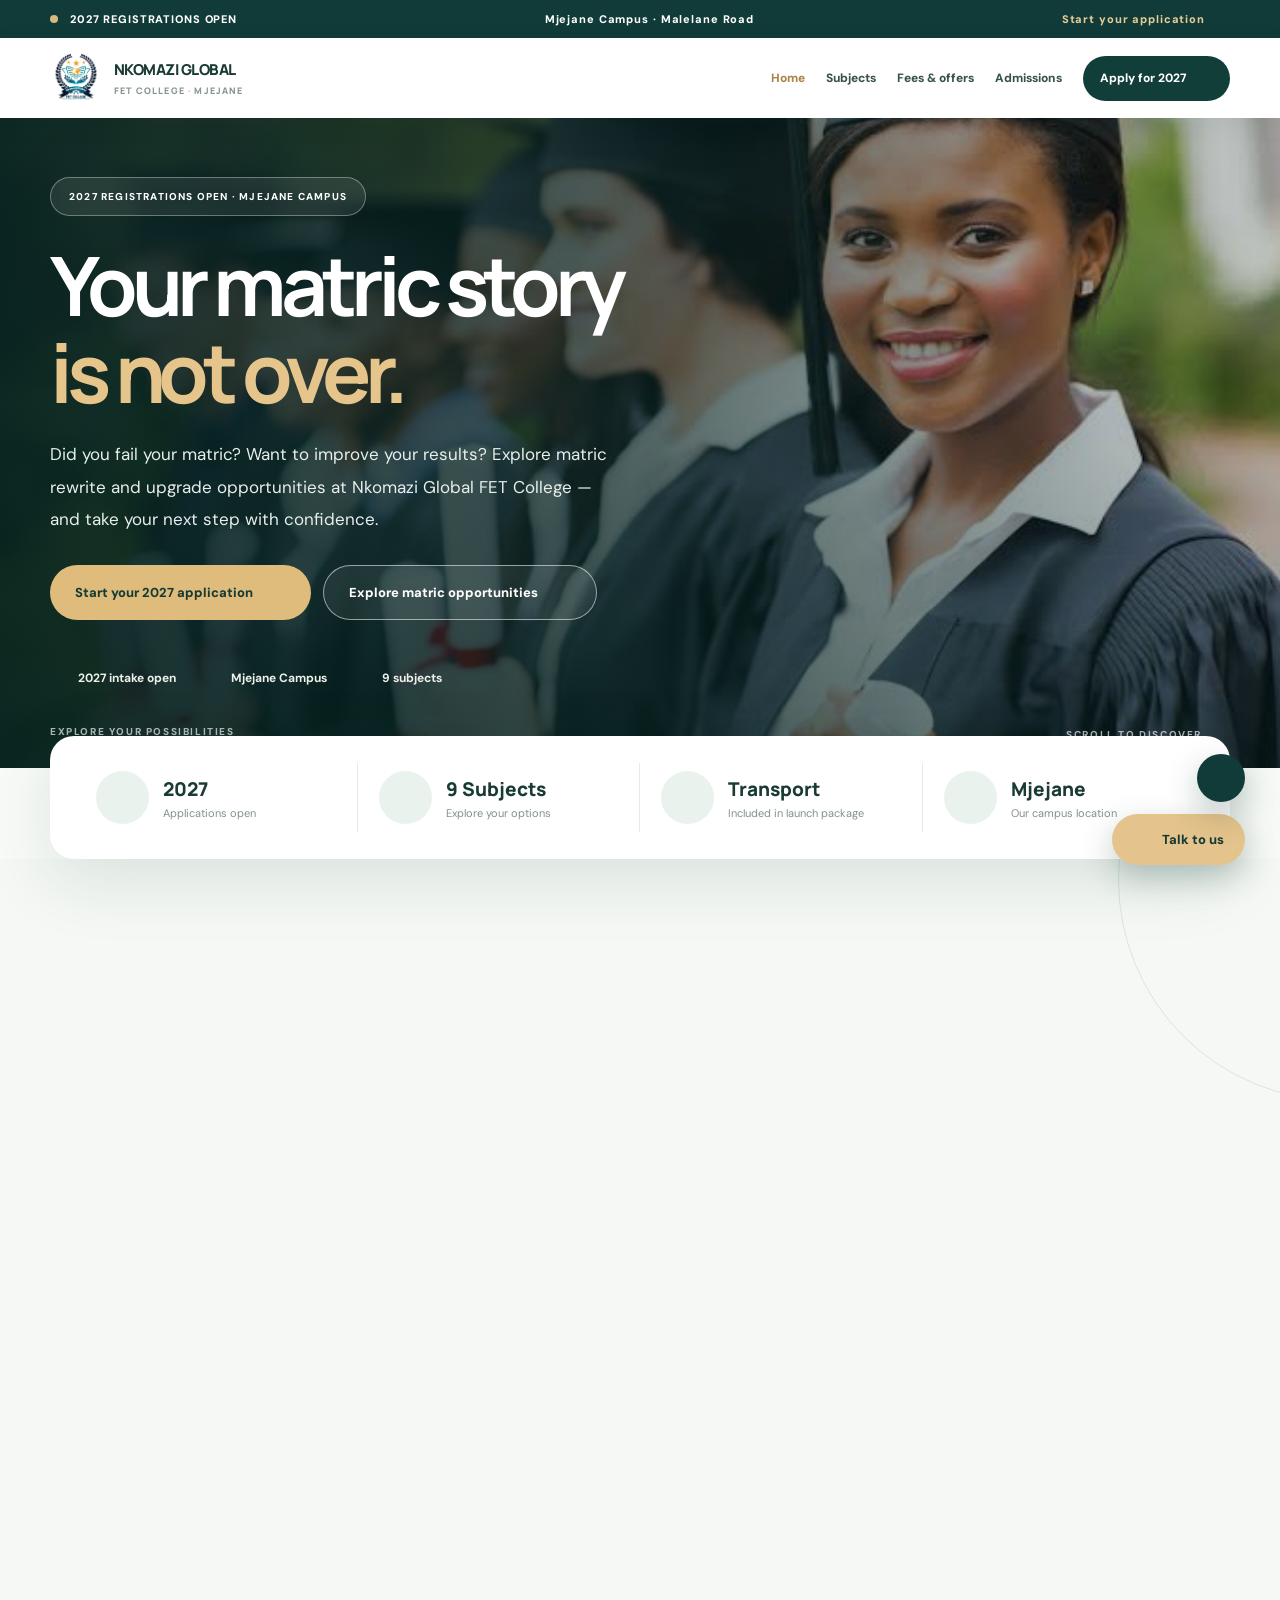
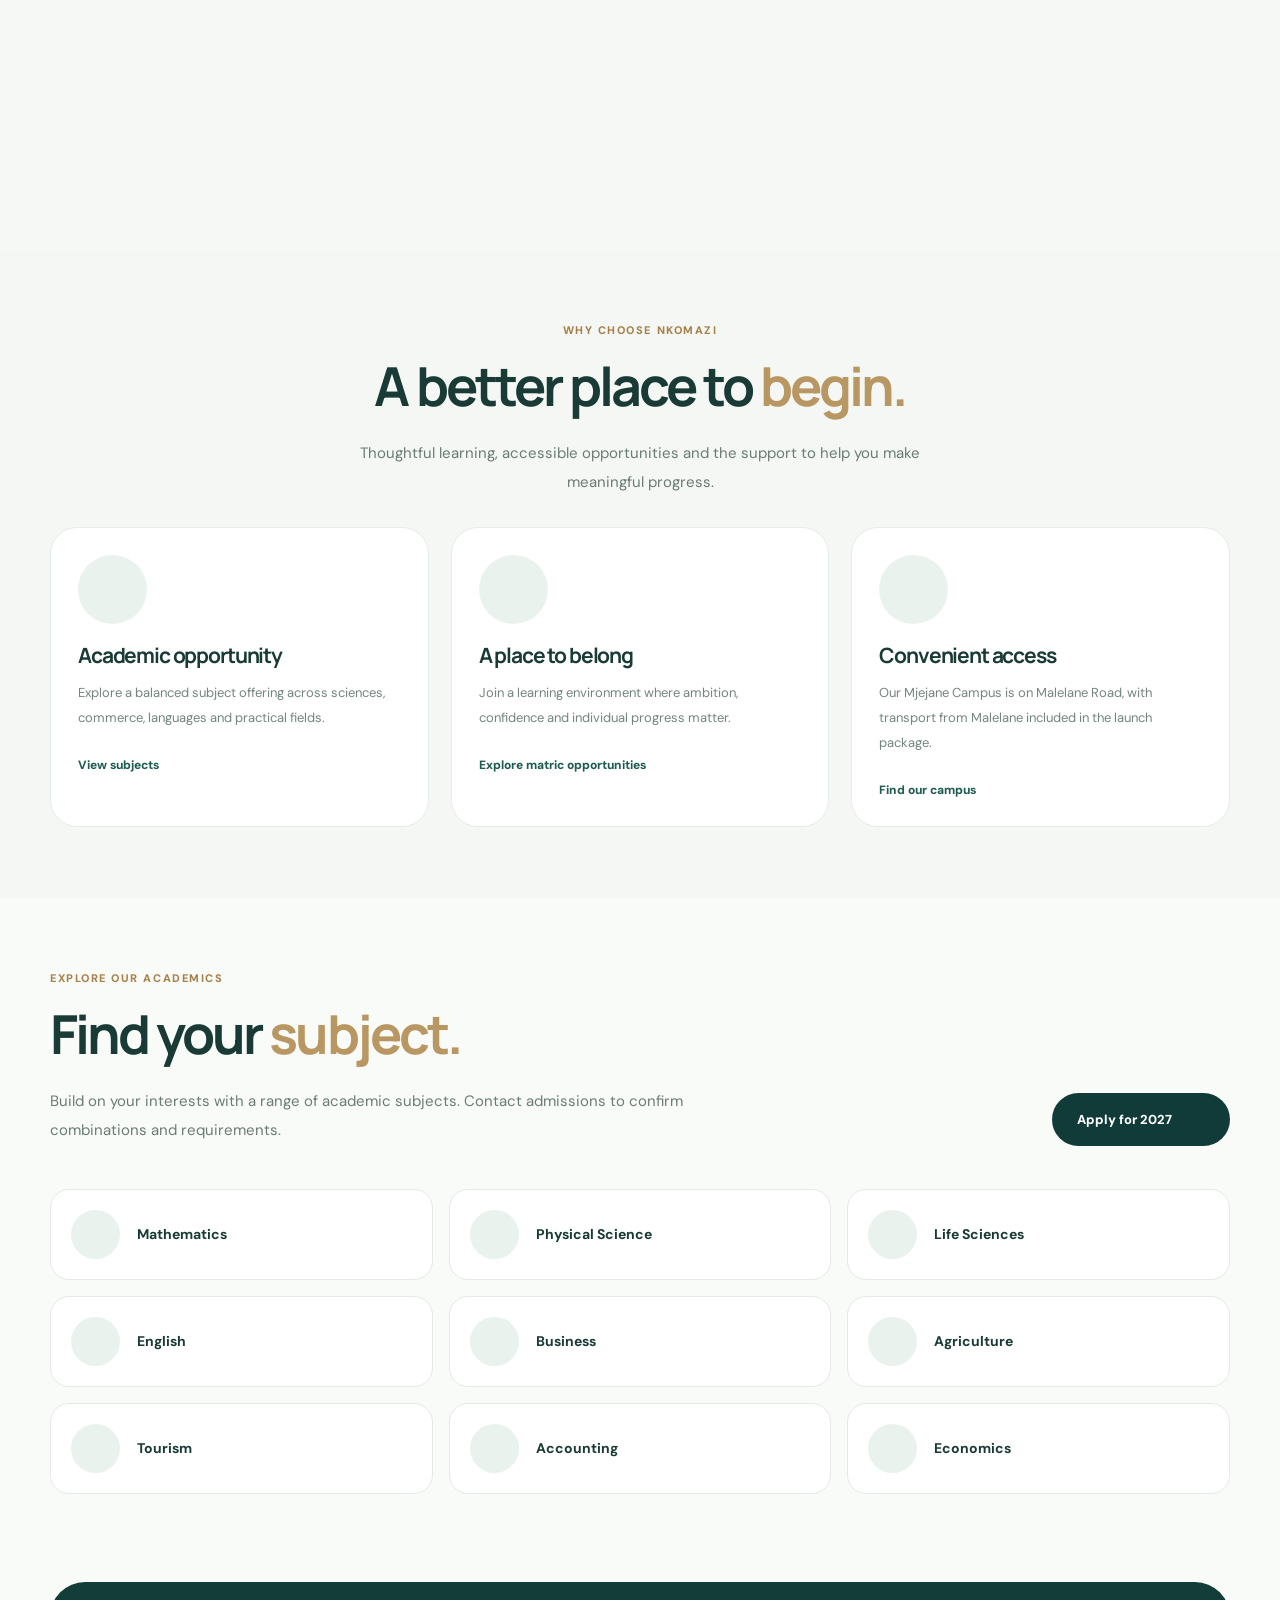
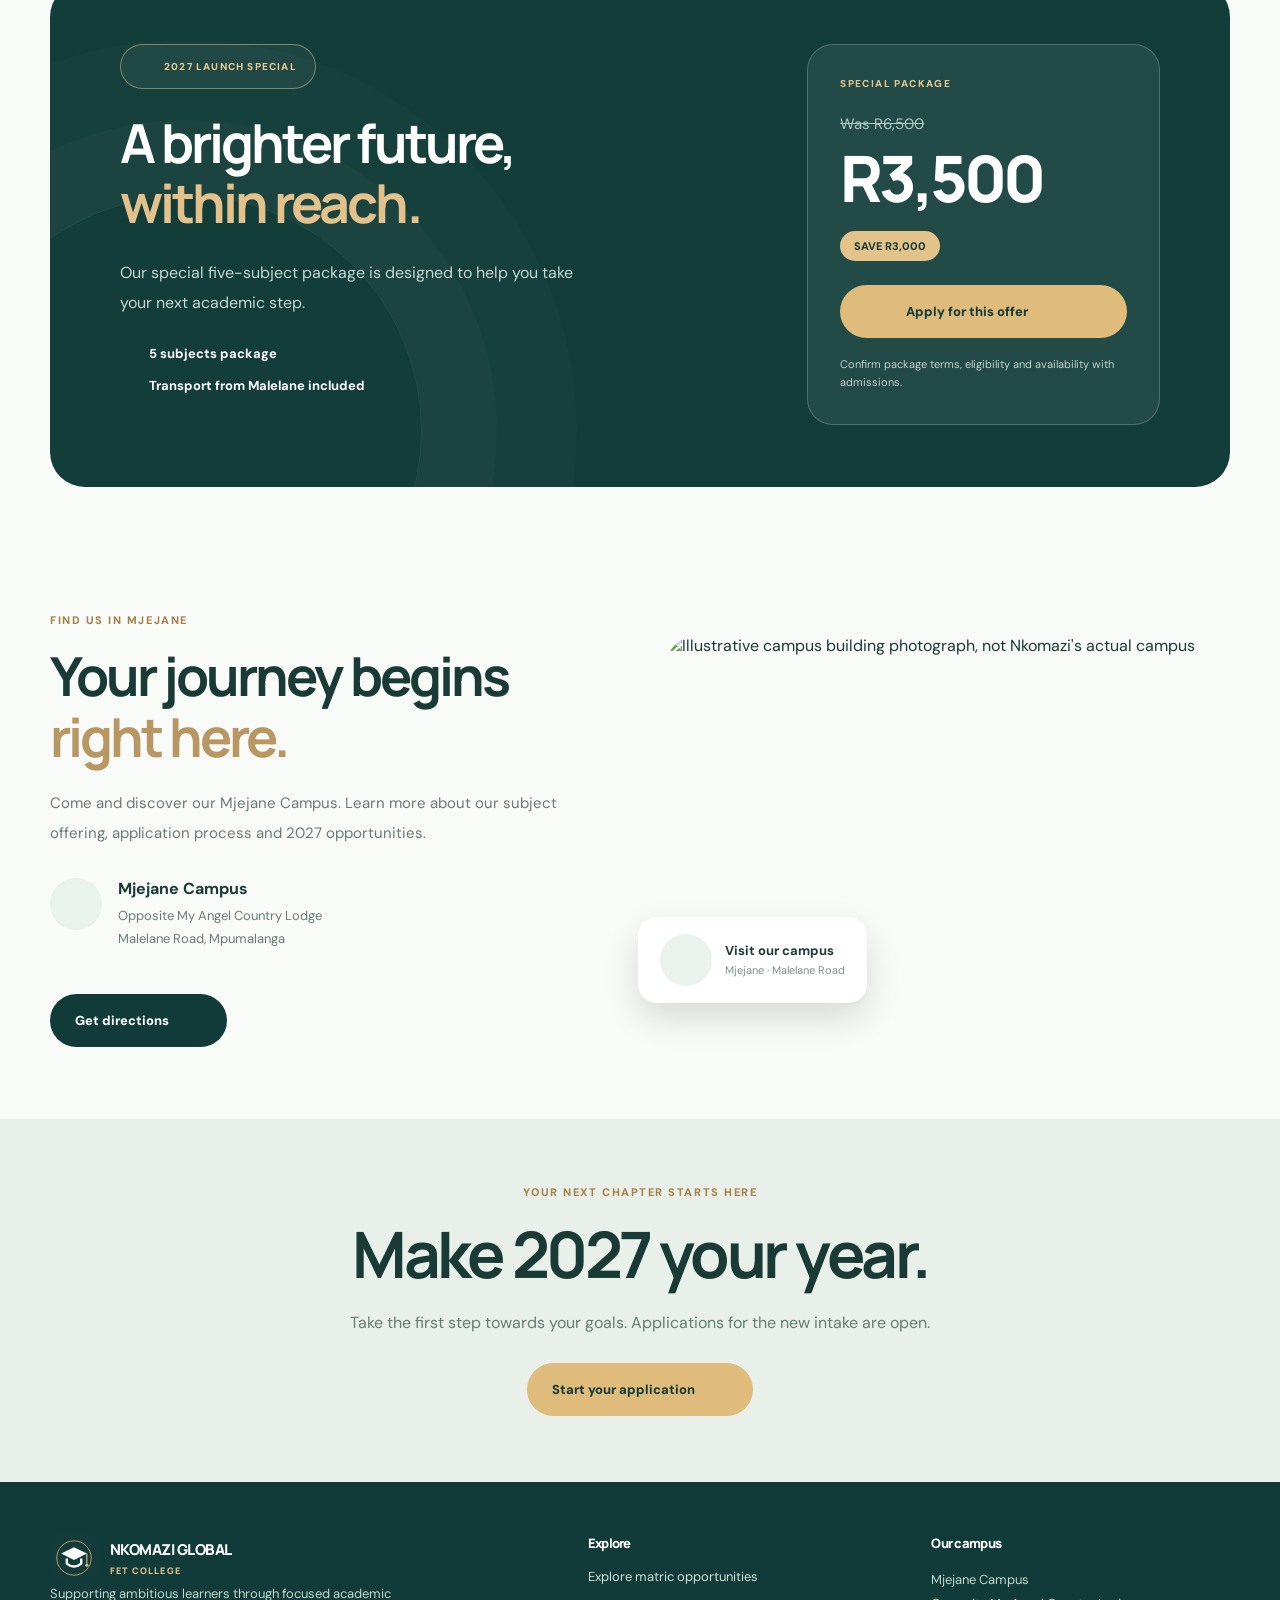
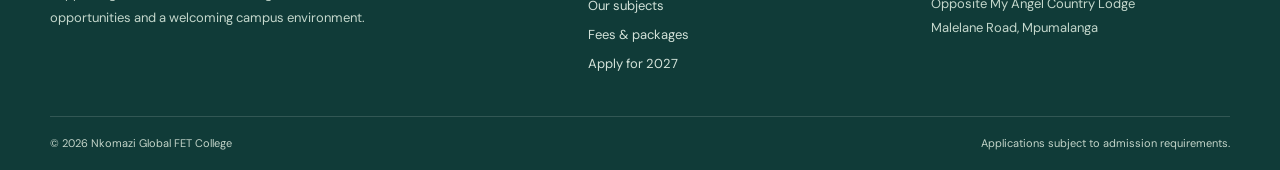
==== commit 9cbdce9d: "Update index.html" ====
--- a/index.html
+++ b/index.html
@@ -1,4 +1,5 @@
 <!DOCTYPE html>
+
 <html lang="en">
 
 <head>
@@ -2622,13 +2623,287 @@
                 transition: none !important
             }
         }
+
+
+        /* Matric pathways — bold editorial section */
+        .matric-section {
+            padding: 100px 0 96px;
+            background: #f5f8f4;
+            position: relative;
+            overflow: hidden;
+            scroll-margin-top: 95px
+        }
+
+        .matric-section:before {
+            content: "";
+            position: absolute;
+            width: 440px;
+            height: 440px;
+            border: 1px solid #d9e7dc;
+            border-radius: 50%;
+            right: -280px;
+            top: -200px;
+            pointer-events: none
+        }
+
+        .matric-head {
+            display: flex;
+            justify-content: space-between;
+            align-items: end;
+            gap: 50px;
+            margin-bottom: 35px
+        }
+
+        .matric-head h2 {
+            font-size: clamp(34px, 4.8vw, 66px);
+            line-height: 1.12;
+            margin: 0;
+            letter-spacing: -.06em
+        }
+
+        .matric-head h2 em {
+            color: #b38b51
+        }
+
+        .matric-head>div {
+            flex: 1.5
+        }
+
+        .matric-head>p {
+            flex: 1;
+            color: #657a70;
+            font-size: 15px;
+            line-height: 1.9;
+            max-width: 410px
+        }
+
+        .matric-grid {
+            display: grid;
+            grid-template-columns: repeat(3, minmax(0, 1fr));
+            gap: 17px
+        }
+
+        .matric-tile {
+            display: flex;
+            flex-direction: column;
+            min-height: 400px;
+            padding: 32px;
+            border-radius: 26px;
+            background: #fff;
+            border: 1px solid #dfe9e1;
+            position: relative;
+            overflow: hidden;
+            transition: transform .35s cubic-bezier(.2, .8, .2, 1), box-shadow .35s, border-color .35s
+        }
+
+        .matric-tile:hover {
+            transform: translateY(-9px);
+            box-shadow: 0 25px 55px #0d37201a;
+            border-color: #accbb8
+        }
+
+        .matric-tile:nth-child(2) {
+            background: #123e37;
+            color: #fff;
+            border-color: #123e37
+        }
+
+        .matric-icon {
+            display: grid;
+            place-items: center;
+            width: 58px;
+            height: 58px;
+            background: #e7f1e9;
+            color: #155a47;
+            border-radius: 19px;
+            margin-bottom: 35px;
+            transition: transform .4s
+        }
+
+        .matric-tile:hover .matric-icon {
+            transform: rotate(-9deg) scale(1.07)
+        }
+
+        .matric-tile:nth-child(2) .matric-icon {
+            background: #ffffff1c;
+            color: #e7cb90
+        }
+
+        .matric-icon svg {
+            width: 27px;
+            height: 27px
+        }
+
+        .matric-label {
+            font-size: 10px;
+            font-weight: 800;
+            letter-spacing: .15em;
+            color: #ae8856
+        }
+
+        .matric-tile:nth-child(2) .matric-label {
+            color: #e9c991
+        }
+
+        .matric-tile h3 {
+            font: 800 clamp(28px, 3vw, 43px)/1.1 Manrope, sans-serif;
+            letter-spacing: -.055em;
+            margin: 15px 0 15px
+        }
+
+        .matric-tile p {
+            font-size: 13px;
+            line-height: 1.8;
+            color: #667970;
+            margin-bottom: 25px
+        }
+
+        .matric-tile:nth-child(2) p {
+            color: #d2e2d9
+        }
+
+        .matric-link {
+            margin-top: auto;
+            display: flex;
+            align-items: center;
+            gap: 9px;
+            font-size: 12px;
+            font-weight: 800;
+            color: #145b48
+        }
+
+        .matric-tile:nth-child(2) .matric-link {
+            color: #f0d6a1
+        }
+
+        .matric-link svg {
+            width: 16px;
+            height: 16px;
+            transition: transform .25s
+        }
+
+        .matric-tile:hover .matric-link svg {
+            transform: translate(3px, -3px)
+        }
+
+        .matric-bottom {
+            margin-top: 22px;
+            padding: 23px 28px;
+            background: #e6efe6;
+            border-radius: 22px;
+            display: flex;
+            justify-content: space-between;
+            align-items: center;
+            gap: 22px
+        }
+
+        .matric-bottom>div {
+            display: flex;
+            align-items: center;
+            gap: 14px
+        }
+
+        .matric-bottom>div>svg {
+            color: #145b48;
+            width: 30px;
+            height: 30px;
+            flex: none
+        }
+
+        .matric-bottom strong,
+        .matric-bottom small {
+            display: block
+        }
+
+        .matric-bottom strong {
+            font-size: 13px;
+            letter-spacing: .02em
+        }
+
+        .matric-bottom small {
+            font-size: 12px;
+            color: #61796d;
+            line-height: 1.6;
+            margin-top: 5px
+        }
+
+        .matric-bottom .btn {
+            flex: none
+        }
+
+        @media(max-width:900px) {
+            .matric-head {
+                display: block
+            }
+
+            .matric-head>p {
+                max-width: 620px;
+                margin: 22px 0 0
+            }
+
+            .matric-grid {
+                gap: 12px
+            }
+
+            .matric-tile {
+                padding: 22px;
+                min-height: 390px
+            }
+
+            .matric-tile h3 {
+                font-size: 28px
+            }
+        }
+
+        @media(max-width:680px) {
+            .matric-section {
+                padding: 65px 0
+            }
+
+            .matric-head h2 {
+                font-size: clamp(34px, 8.5vw, 46px)
+            }
+
+            .matric-grid {
+                grid-template-columns: 1fr
+            }
+
+            .matric-tile {
+                min-height: 310px;
+                padding: 26px
+            }
+
+            .matric-icon {
+                margin-bottom: 22px
+            }
+
+            .matric-tile h3 {
+                font-size: 35px
+            }
+
+            .matric-bottom {
+                flex-direction: column;
+                align-items: stretch
+            }
+
+            .matric-bottom .btn {
+                width: 100%
+            }
+        }
+
+        @media(prefers-reduced-motion:reduce) {
+
+            .matric-tile,
+            .matric-icon,
+            .matric-link svg {
+                transition: none !important
+            }
+        }
     </style>
     <script defer="" src="https://unpkg.com/lucide@latest"></script>
-
 </head>
 
 <body data-page="home">
-
     <div class="announcement">
         <div class="wrap announcement-inner"><span><span class="status-dot"></span> 2027 REGISTRATIONS OPEN</span><span
                 class="announcement-location">Mjejane Campus · Malelane Road</span><a href="apply.html">Start your
@@ -2640,28 +2915,28 @@
                     src="Logo.png" /><span><strong>NKOMAZI
                         GLOBAL</strong><small>FET COLLEGE <b>·</b> MJEJANE </small></span></a>
             <nav aria-label="Main navigation" class="site-nav" id="siteNav"><a data-page="home"
-                    href="index.html">Home</a><a href="index.html#about">About</a><a
-                    href="index.html#subjects">Subjects</a><a href="index.html#fees">Fees &amp; offers</a><a
-                    data-page="apply" href="apply.html">Admissions</a><a class="nav-cta" href="apply.html">Apply for
-                    2027 <i data-lucide="arrow-up-right"></i></a></nav><button aria-controls="siteNav"
-                aria-expanded="false" aria-label="Open navigation" class="nav-toggle" id="navToggle" type="button"><span
-                    class="hamburger-lines" aria-hidden="true"><span></span><span></span><span></span></span></button>
+                    href="index.html">Home</a><a href="index.html#subjects">Subjects</a><a href="index.html#fees">Fees
+                    &amp; offers</a><a data-page="apply" href="apply.html">Admissions</a><a class="nav-cta"
+                    href="apply.html">Apply for 2027 <i data-lucide="arrow-up-right"></i></a></nav><button
+                aria-controls="siteNav" aria-expanded="false" aria-label="Open navigation" class="nav-toggle"
+                id="navToggle" type="button"><span aria-hidden="true"
+                    class="hamburger-lines"><span></span><span></span><span></span></span></button>
         </div>
     </header>
-    <div class="menu-backdrop" id="menuBackdrop" aria-hidden="true"></div>
+    <div aria-hidden="true" class="menu-backdrop" id="menuBackdrop"></div>
     <main>
         <section class="hero">
             <div class="hero-photo"></div>
             <div class="hero-shade"></div>
             <div class="wrap hero-inner">
-                <div class="hero-content"><span class="pill light"><span class="pulse"></span> WELCOME TO NKOMAZI GLOBAL
-                        FET COLLEGE</span>
-                    <h1>Big dreams.<br /><em>Bright futures.</em></h1>
-                    <p>Your future deserves a strong foundation. Discover a learning community that believes in your
-                        potential and helps you take the next step.</p>
+                <div class="hero-content"><span class="pill light">2027 REGISTRATIONS OPEN · MJEJANE CAMPUS</span>
+                    <h1>Your matric story <br /><em>is not over.</em></h1>
+                    <p>Did you fail your matric? Want to improve your results? Explore matric rewrite and upgrade
+                        opportunities at Nkomazi Global FET College — and take your next step with confidence.</p>
                     <div class="hero-actions"><a class="btn btn-gold" href="apply.html">Start your 2027 application <i
-                                data-lucide="arrow-up-right"></i></a><a class="btn btn-ghost" href="#about">Discover our
-                            college <i data-lucide="arrow-down-right"></i></a></div>
+                                data-lucide="arrow-up-right"></i></a><a class="btn btn-ghost"
+                            href="#matric-pathways">Explore matric opportunities <i
+                                data-lucide="arrow-down-right"></i></a></div>
                     <div class="hero-trust"><span><i data-lucide="check-circle-2"></i> 2027 intake open</span><span><i
                                 data-lucide="map-pin"></i> Mjejane Campus</span><span><i data-lucide="book-open"></i> 9
                             subjects</span></div>
@@ -2684,31 +2959,49 @@
                 <div><strong>Mjejane</strong><span>Our campus location</span></div>
             </div>
         </div>
-        <section class="section about" id="about">
-            <div class="wrap two-col">
-                <div class="image-composition"><img alt="Illustrative photograph of students learning together"
-                        class="main-img" loading="lazy" src="hero.jpg" />
-                    <div class="small-photo"><img alt="Illustrative study desk" loading="lazy" src="group.jpeg" />
+        <section aria-labelledby="matric-title" class="matric-section" id="matric-pathways">
+            <div class="wrap">
+                <div class="matric-head reveal">
+                    <div><span class="eyebrow">A SECOND CHANCE. A STRONGER FUTURE.</span>
+                        <h2 id="matric-title">YOUR MATRIC RESULTS<br /><em>DO NOT DEFINE YOUR FUTURE.</em></h2>
                     </div>
-                    <div class="photo-label"><i data-lucide="sparkles"></i><span>Learn. Grow. Achieve.</span></div>
+                    <p>Whether you're preparing to rewrite, hoping to improve your marks, or exploring your next
+                        academic step, we're here to help you find a way forward.</p>
                 </div>
-                <div class="copy"><span class="eyebrow">WELCOME TO OUR COLLEGE</span>
-                    <h2>Education that moves <em>you forward.</em></h2>
-                    <p>At Nkomazi Global FET College, we believe every learner deserves the opportunity to build
-                        confidence, develop knowledge and prepare for what's next.</p>
-                    <p>From Mathematics and Sciences to Business and Accounting, our academic offering gives you room to
-                        discover your strengths and pursue your goals.</p>
-                    <div class="mini-points">
-                        <div><span class="round-icon"><i data-lucide="target"></i></span><span><strong>Purposeful
-                                    learning</strong><small>Study with direction and clear goals.</small></span></div>
-                        <div><span class="round-icon"><i
-                                    data-lucide="heart-handshake"></i></span><span><strong>Student-focused
-                                    approach</strong><small>A welcoming environment for growth.</small></span></div>
-                    </div><a class="text-link" href="apply.html">Begin your journey <i
-                            data-lucide="arrow-up-right"></i></a>
+                <div class="matric-grid">
+                    <a class="matric-tile reveal" href="apply.html"><span class="matric-icon"><i
+                                data-lucide="refresh-cw"></i></span><span class="matric-label">01 / YOUR NEXT
+                            CHANCE</span>
+                        <h3>DID YOU FAIL<br />YOUR MATRIC?</h3>
+                        <p>A setback doesn't have to be the end of your academic journey. Explore your options for
+                            another attempt.</p><span class="matric-link">Explore your options <i
+                                data-lucide="arrow-up-right"></i></span>
+                    </a>
+                    <a class="matric-tile reveal" href="apply.html"><span class="matric-icon"><i
+                                data-lucide="trending-up"></i></span><span class="matric-label">02 / AIM HIGHER</span>
+                        <h3>UPGRADE<br />YOUR MATRIC.</h3>
+                        <p>Want stronger results for future study opportunities? Take the first step toward improving
+                            your marks.</p><span class="matric-link">Start your journey <i
+                                data-lucide="arrow-up-right"></i></span>
+                    </a>
+                    <a class="matric-tile reveal" href="apply.html"><span class="matric-icon"><i
+                                data-lucide="book-open-check"></i></span><span class="matric-label">03 / TRY
+                            AGAIN</span>
+                        <h3>MATRIC<br />REWRITE.</h3>
+                        <p>Ready to prepare for another examination opportunity? Enquire about the subjects and support
+                            available.</p><span class="matric-link">Apply for 2027 <i
+                                data-lucide="arrow-up-right"></i></span>
+                    </a>
+                </div>
+                <div class="matric-bottom reveal">
+                    <div><i data-lucide="sparkles"></i><span><strong>YOUR NEXT CHAPTER STARTS HERE.</strong><small>Ask
+                                admissions about matric rewrite and upgrade options, subject availability and
+                                eligibility.</small></span></div><a class="btn btn-gold" href="apply.html">Enquire /
+                        Apply Now <i data-lucide="arrow-up-right"></i></a>
                 </div>
             </div>
         </section>
+
         <section class="section pale" id="why">
             <div class="wrap">
                 <div class="section-heading center"><span class="eyebrow">WHY CHOOSE NKOMAZI</span>
@@ -2725,7 +3018,8 @@
                     <article class="feature"><span class="feature-icon"><i data-lucide="users-round"></i></span>
                         <h3>A place to belong</h3>
                         <p>Join a learning environment where ambition, confidence and individual progress matter.</p><a
-                            href="#about">About our college <i data-lucide="arrow-up-right"></i></a>
+                            href="#matric-pathways">Explore matric opportunities <i
+                                data-lucide="arrow-down-right"></i></a>
                     </article>
                     <article class="feature"><span class="feature-icon"><i data-lucide="bus"></i></span>
                         <h3>Convenient access</h3>
@@ -2835,7 +3129,8 @@
                         environment.</p>
                 </div>
                 <div>
-                    <h3>Explore</h3><a href="index.html#about">About the college</a><a href="index.html#subjects">Our
+                    <h3>Explore</h3><a href="#matric-pathways">Explore matric opportunities <i
+                            data-lucide="arrow-down-right"></i></a><a href="index.html#subjects">Our
                         subjects</a><a href="index.html#fees">Fees &amp; packages</a><a href="apply.html">Apply for
                         2027</a>
                 </div>
@@ -2848,19 +3143,17 @@
                     College</span><span>Applications subject to admission requirements.</span></div>
         </div>
     </footer>
-
-    <div class="floating-actions" aria-label="Quick actions">
-        <button class="float-button top-button" id="backToTop" type="button" aria-label="Back to top"
-            title="Back to top"><i data-lucide="arrow-up"></i></button>
-        <button class="float-button talk-button" id="talkButton" type="button" aria-haspopup="dialog"
-            aria-expanded="false" aria-controls="chatPanel"><i data-lucide="messages-square"></i><span>Talk to
-                us</span></button>
+    <div aria-label="Quick actions" class="floating-actions">
+        <button aria-label="Back to top" class="float-button top-button" id="backToTop" title="Back to top"
+            type="button"><i data-lucide="arrow-up"></i></button>
+        <button aria-controls="chatPanel" aria-expanded="false" aria-haspopup="dialog" class="float-button talk-button"
+            id="talkButton" type="button"><i data-lucide="messages-square"></i><span>Talk to us</span></button>
     </div>
-    <section class="chat-panel" id="chatPanel" role="dialog" aria-modal="false" aria-label="Nkomazi admissions help"
-        aria-hidden="true">
+    <section aria-hidden="true" aria-label="Nkomazi admissions help" aria-modal="false" class="chat-panel"
+        id="chatPanel" role="dialog">
         <div class="chat-head">
             <div><strong>How can we help?</strong><small>Nkomazi Global FET College · Admissions</small></div><button
-                class="chat-close" id="chatClose" type="button" aria-label="Close help panel"><i
+                aria-label="Close help panel" class="chat-close" id="chatClose" type="button"><i
                     data-lucide="x"></i></button>
         </div>
         <div class="chat-body">
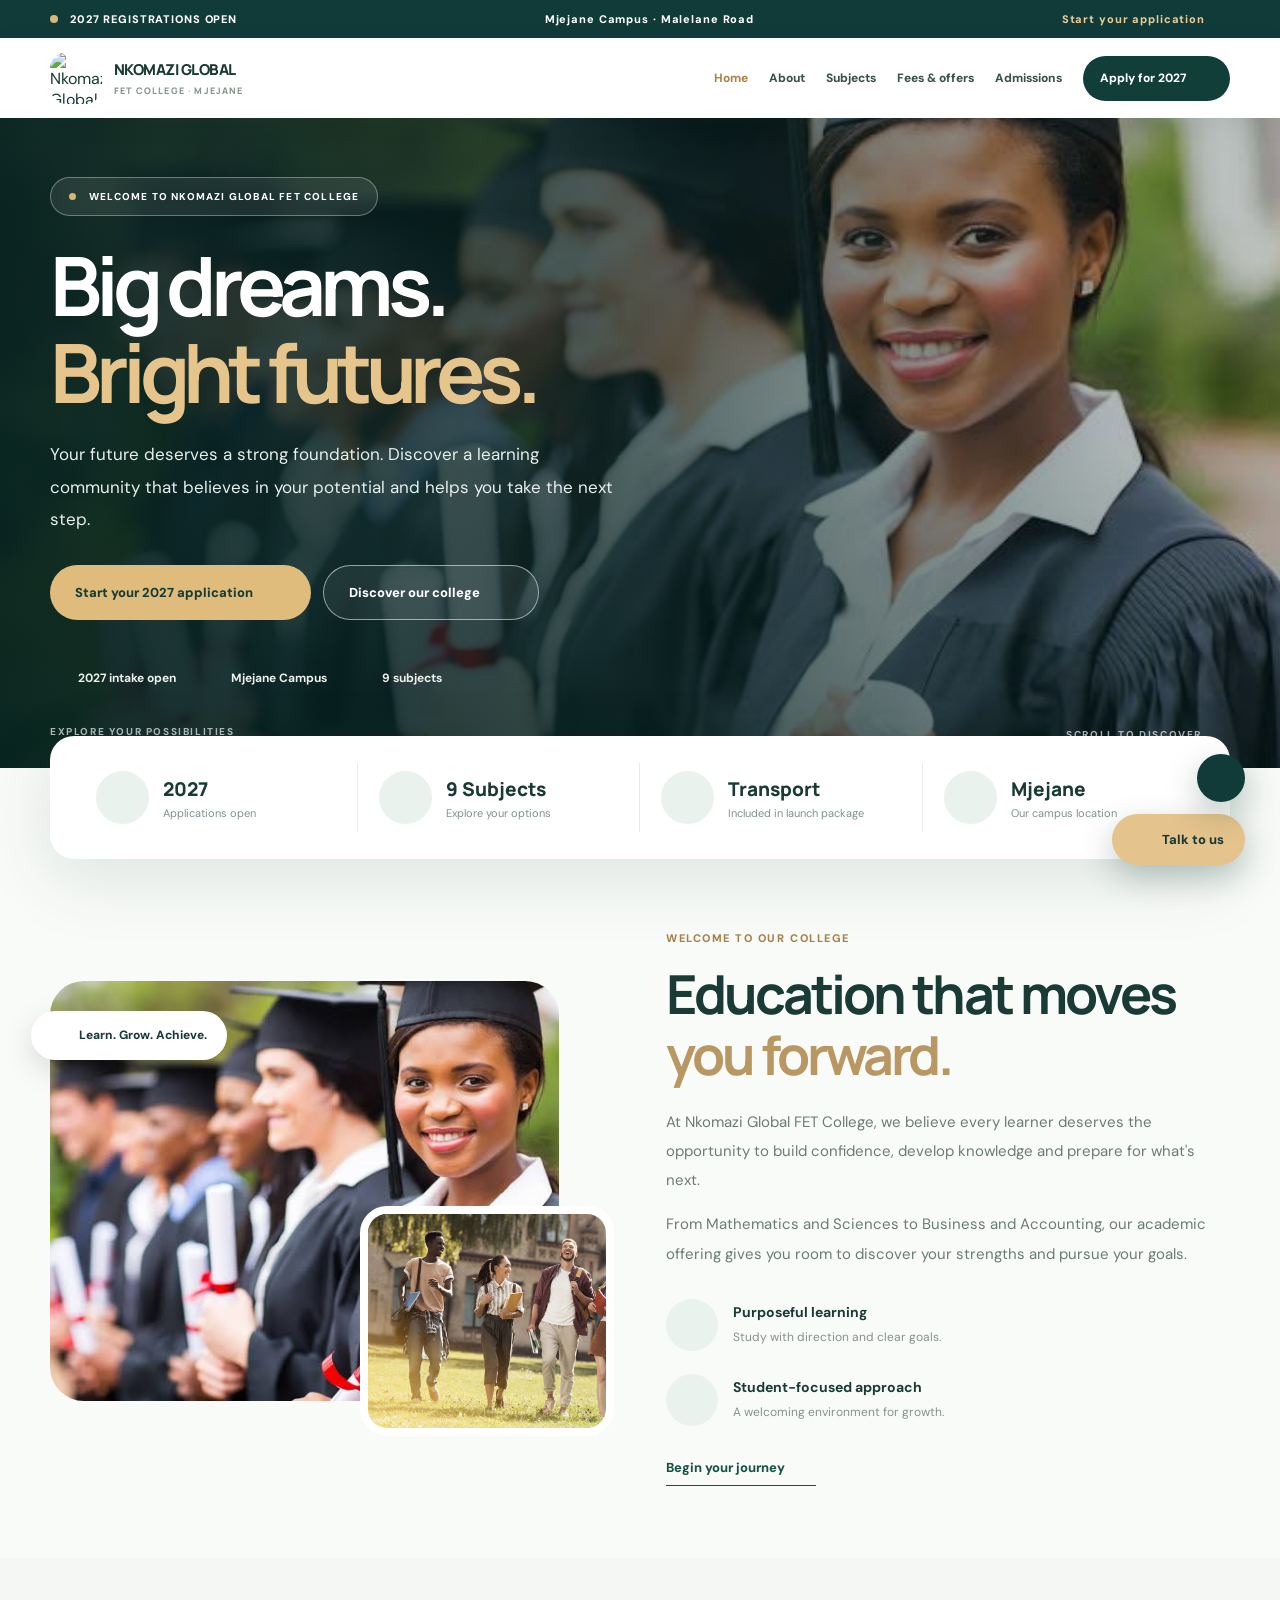
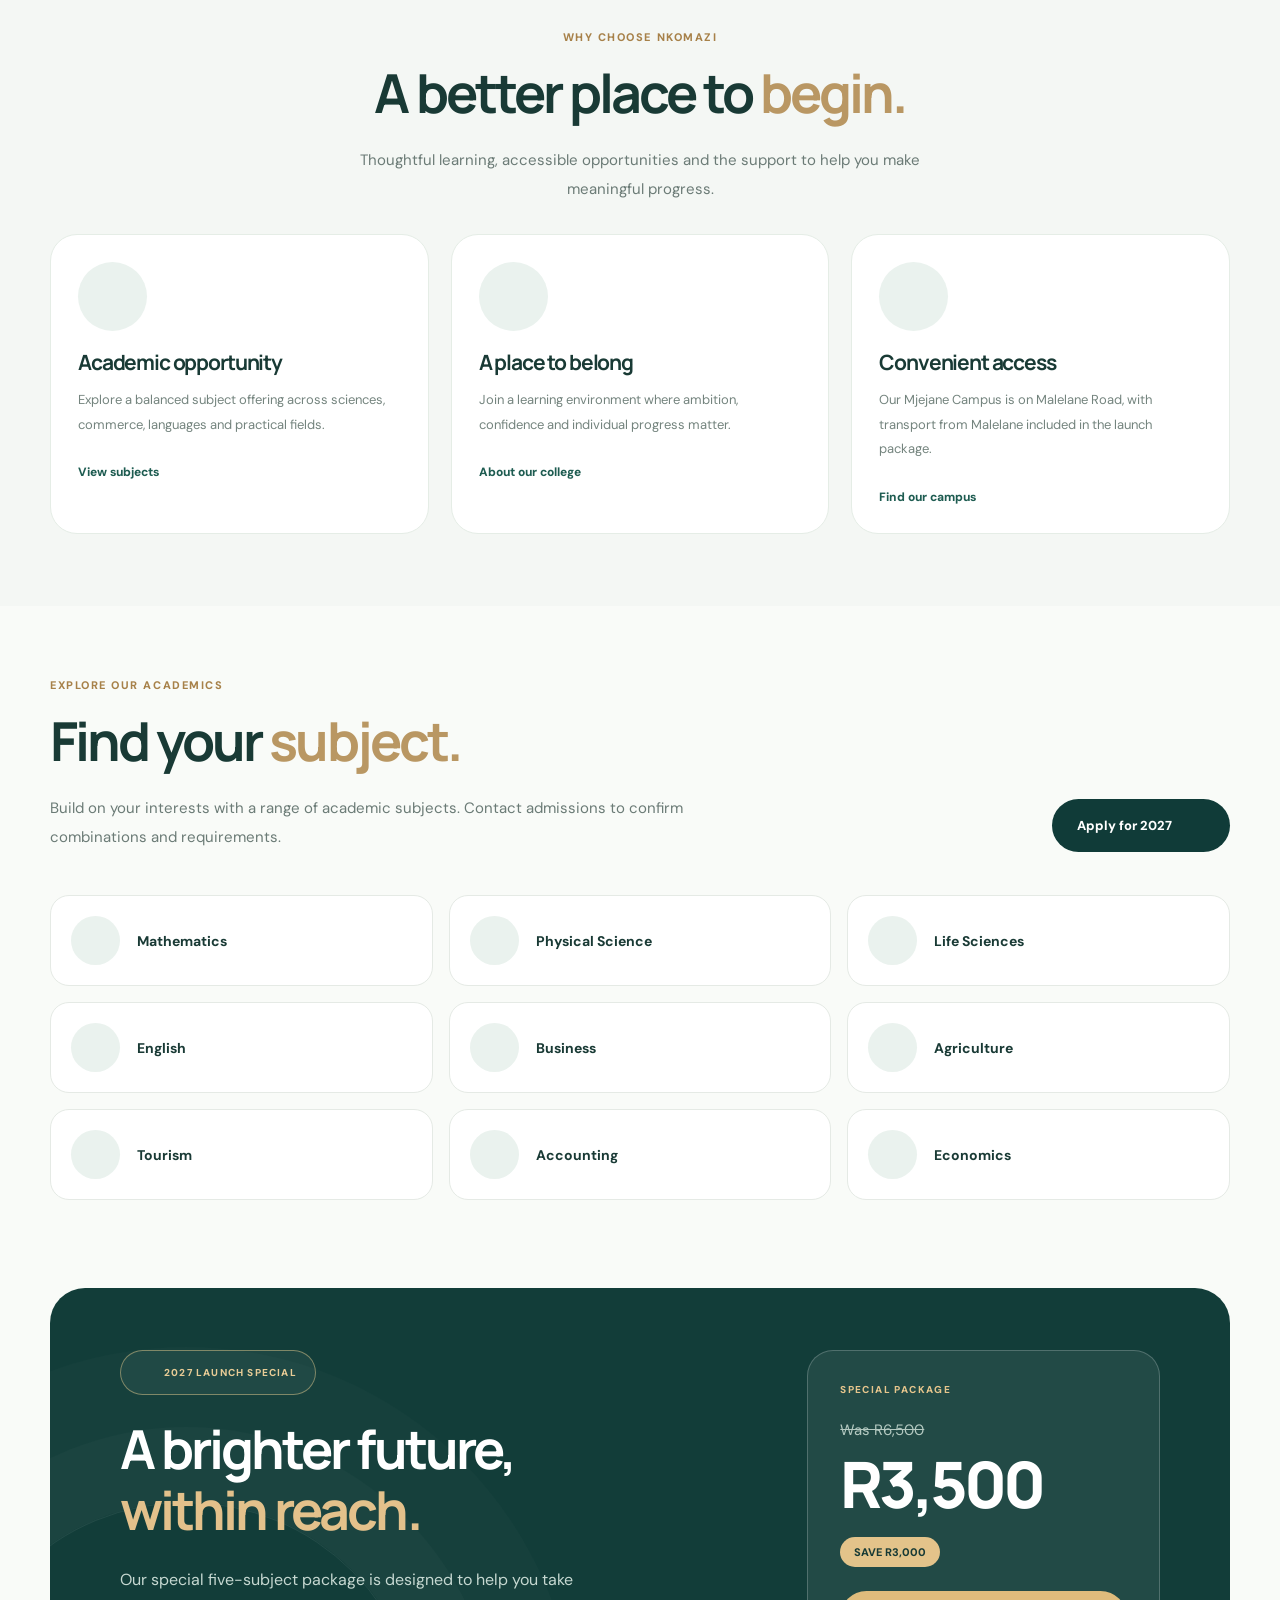
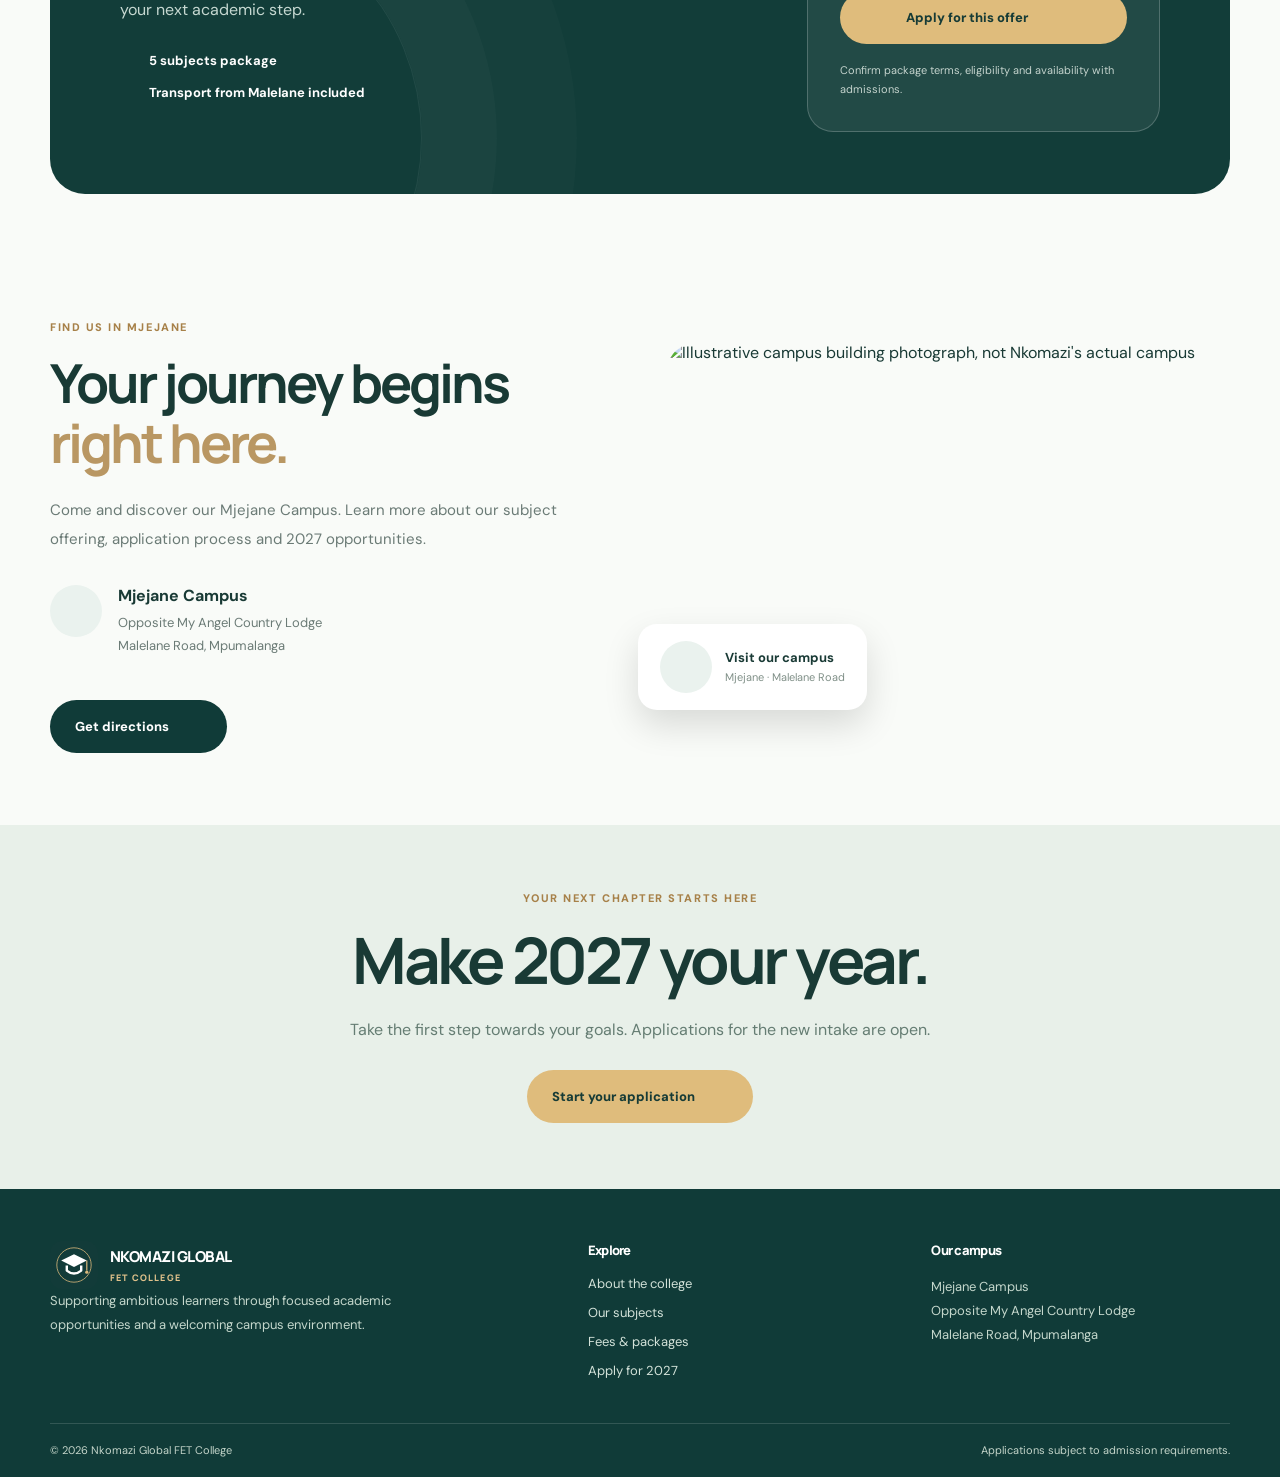
==== commit 3992d08b: "Update index.html" ====
--- a/index.html
+++ b/index.html
@@ -1,5 +1,4 @@
 <!DOCTYPE html>
-
 <html lang="en">
 
 <head>
@@ -2623,287 +2622,13 @@
                 transition: none !important
             }
         }
-
-
-        /* Matric pathways — bold editorial section */
-        .matric-section {
-            padding: 100px 0 96px;
-            background: #f5f8f4;
-            position: relative;
-            overflow: hidden;
-            scroll-margin-top: 95px
-        }
-
-        .matric-section:before {
-            content: "";
-            position: absolute;
-            width: 440px;
-            height: 440px;
-            border: 1px solid #d9e7dc;
-            border-radius: 50%;
-            right: -280px;
-            top: -200px;
-            pointer-events: none
-        }
-
-        .matric-head {
-            display: flex;
-            justify-content: space-between;
-            align-items: end;
-            gap: 50px;
-            margin-bottom: 35px
-        }
-
-        .matric-head h2 {
-            font-size: clamp(34px, 4.8vw, 66px);
-            line-height: 1.12;
-            margin: 0;
-            letter-spacing: -.06em
-        }
-
-        .matric-head h2 em {
-            color: #b38b51
-        }
-
-        .matric-head>div {
-            flex: 1.5
-        }
-
-        .matric-head>p {
-            flex: 1;
-            color: #657a70;
-            font-size: 15px;
-            line-height: 1.9;
-            max-width: 410px
-        }
-
-        .matric-grid {
-            display: grid;
-            grid-template-columns: repeat(3, minmax(0, 1fr));
-            gap: 17px
-        }
-
-        .matric-tile {
-            display: flex;
-            flex-direction: column;
-            min-height: 400px;
-            padding: 32px;
-            border-radius: 26px;
-            background: #fff;
-            border: 1px solid #dfe9e1;
-            position: relative;
-            overflow: hidden;
-            transition: transform .35s cubic-bezier(.2, .8, .2, 1), box-shadow .35s, border-color .35s
-        }
-
-        .matric-tile:hover {
-            transform: translateY(-9px);
-            box-shadow: 0 25px 55px #0d37201a;
-            border-color: #accbb8
-        }
-
-        .matric-tile:nth-child(2) {
-            background: #123e37;
-            color: #fff;
-            border-color: #123e37
-        }
-
-        .matric-icon {
-            display: grid;
-            place-items: center;
-            width: 58px;
-            height: 58px;
-            background: #e7f1e9;
-            color: #155a47;
-            border-radius: 19px;
-            margin-bottom: 35px;
-            transition: transform .4s
-        }
-
-        .matric-tile:hover .matric-icon {
-            transform: rotate(-9deg) scale(1.07)
-        }
-
-        .matric-tile:nth-child(2) .matric-icon {
-            background: #ffffff1c;
-            color: #e7cb90
-        }
-
-        .matric-icon svg {
-            width: 27px;
-            height: 27px
-        }
-
-        .matric-label {
-            font-size: 10px;
-            font-weight: 800;
-            letter-spacing: .15em;
-            color: #ae8856
-        }
-
-        .matric-tile:nth-child(2) .matric-label {
-            color: #e9c991
-        }
-
-        .matric-tile h3 {
-            font: 800 clamp(28px, 3vw, 43px)/1.1 Manrope, sans-serif;
-            letter-spacing: -.055em;
-            margin: 15px 0 15px
-        }
-
-        .matric-tile p {
-            font-size: 13px;
-            line-height: 1.8;
-            color: #667970;
-            margin-bottom: 25px
-        }
-
-        .matric-tile:nth-child(2) p {
-            color: #d2e2d9
-        }
-
-        .matric-link {
-            margin-top: auto;
-            display: flex;
-            align-items: center;
-            gap: 9px;
-            font-size: 12px;
-            font-weight: 800;
-            color: #145b48
-        }
-
-        .matric-tile:nth-child(2) .matric-link {
-            color: #f0d6a1
-        }
-
-        .matric-link svg {
-            width: 16px;
-            height: 16px;
-            transition: transform .25s
-        }
-
-        .matric-tile:hover .matric-link svg {
-            transform: translate(3px, -3px)
-        }
-
-        .matric-bottom {
-            margin-top: 22px;
-            padding: 23px 28px;
-            background: #e6efe6;
-            border-radius: 22px;
-            display: flex;
-            justify-content: space-between;
-            align-items: center;
-            gap: 22px
-        }
-
-        .matric-bottom>div {
-            display: flex;
-            align-items: center;
-            gap: 14px
-        }
-
-        .matric-bottom>div>svg {
-            color: #145b48;
-            width: 30px;
-            height: 30px;
-            flex: none
-        }
-
-        .matric-bottom strong,
-        .matric-bottom small {
-            display: block
-        }
-
-        .matric-bottom strong {
-            font-size: 13px;
-            letter-spacing: .02em
-        }
-
-        .matric-bottom small {
-            font-size: 12px;
-            color: #61796d;
-            line-height: 1.6;
-            margin-top: 5px
-        }
-
-        .matric-bottom .btn {
-            flex: none
-        }
-
-        @media(max-width:900px) {
-            .matric-head {
-                display: block
-            }
-
-            .matric-head>p {
-                max-width: 620px;
-                margin: 22px 0 0
-            }
-
-            .matric-grid {
-                gap: 12px
-            }
-
-            .matric-tile {
-                padding: 22px;
-                min-height: 390px
-            }
-
-            .matric-tile h3 {
-                font-size: 28px
-            }
-        }
-
-        @media(max-width:680px) {
-            .matric-section {
-                padding: 65px 0
-            }
-
-            .matric-head h2 {
-                font-size: clamp(34px, 8.5vw, 46px)
-            }
-
-            .matric-grid {
-                grid-template-columns: 1fr
-            }
-
-            .matric-tile {
-                min-height: 310px;
-                padding: 26px
-            }
-
-            .matric-icon {
-                margin-bottom: 22px
-            }
-
-            .matric-tile h3 {
-                font-size: 35px
-            }
-
-            .matric-bottom {
-                flex-direction: column;
-                align-items: stretch
-            }
-
-            .matric-bottom .btn {
-                width: 100%
-            }
-        }
-
-        @media(prefers-reduced-motion:reduce) {
-
-            .matric-tile,
-            .matric-icon,
-            .matric-link svg {
-                transition: none !important
-            }
-        }
     </style>
     <script defer="" src="https://unpkg.com/lucide@latest"></script>
+
 </head>
 
 <body data-page="home">
+
     <div class="announcement">
         <div class="wrap announcement-inner"><span><span class="status-dot"></span> 2027 REGISTRATIONS OPEN</span><span
                 class="announcement-location">Mjejane Campus · Malelane Road</span><a href="apply.html">Start your
@@ -2912,31 +2637,31 @@
     <header class="site-header">
         <div class="wrap site-header-inner"><a class="site-brand" href="index.html"><img
                     alt="Nkomazi Global FET College illustrative emblem" class="site-logo"
-                    src="Logo.png" /><span><strong>NKOMAZI
+                    src="logo.png" /><span><strong>NKOMAZI
                         GLOBAL</strong><small>FET COLLEGE <b>·</b> MJEJANE </small></span></a>
             <nav aria-label="Main navigation" class="site-nav" id="siteNav"><a data-page="home"
-                    href="index.html">Home</a><a href="index.html#subjects">Subjects</a><a href="index.html#fees">Fees
-                    &amp; offers</a><a data-page="apply" href="apply.html">Admissions</a><a class="nav-cta"
-                    href="apply.html">Apply for 2027 <i data-lucide="arrow-up-right"></i></a></nav><button
-                aria-controls="siteNav" aria-expanded="false" aria-label="Open navigation" class="nav-toggle"
-                id="navToggle" type="button"><span aria-hidden="true"
-                    class="hamburger-lines"><span></span><span></span><span></span></span></button>
+                    href="index.html">Home</a><a href="index.html#about">About</a><a
+                    href="index.html#subjects">Subjects</a><a href="index.html#fees">Fees &amp; offers</a><a
+                    data-page="apply" href="apply.html">Admissions</a><a class="nav-cta" href="apply.html">Apply for
+                    2027 <i data-lucide="arrow-up-right"></i></a></nav><button aria-controls="siteNav"
+                aria-expanded="false" aria-label="Open navigation" class="nav-toggle" id="navToggle" type="button"><span
+                    class="hamburger-lines" aria-hidden="true"><span></span><span></span><span></span></span></button>
         </div>
     </header>
-    <div aria-hidden="true" class="menu-backdrop" id="menuBackdrop"></div>
+    <div class="menu-backdrop" id="menuBackdrop" aria-hidden="true"></div>
     <main>
         <section class="hero">
             <div class="hero-photo"></div>
             <div class="hero-shade"></div>
             <div class="wrap hero-inner">
-                <div class="hero-content"><span class="pill light">2027 REGISTRATIONS OPEN · MJEJANE CAMPUS</span>
-                    <h1>Your matric story <br /><em>is not over.</em></h1>
-                    <p>Did you fail your matric? Want to improve your results? Explore matric rewrite and upgrade
-                        opportunities at Nkomazi Global FET College — and take your next step with confidence.</p>
+                <div class="hero-content"><span class="pill light"><span class="pulse"></span> WELCOME TO NKOMAZI GLOBAL
+                        FET COLLEGE</span>
+                    <h1>Big dreams.<br /><em>Bright futures.</em></h1>
+                    <p>Your future deserves a strong foundation. Discover a learning community that believes in your
+                        potential and helps you take the next step.</p>
                     <div class="hero-actions"><a class="btn btn-gold" href="apply.html">Start your 2027 application <i
-                                data-lucide="arrow-up-right"></i></a><a class="btn btn-ghost"
-                            href="#matric-pathways">Explore matric opportunities <i
-                                data-lucide="arrow-down-right"></i></a></div>
+                                data-lucide="arrow-up-right"></i></a><a class="btn btn-ghost" href="#about">Discover our
+                            college <i data-lucide="arrow-down-right"></i></a></div>
                     <div class="hero-trust"><span><i data-lucide="check-circle-2"></i> 2027 intake open</span><span><i
                                 data-lucide="map-pin"></i> Mjejane Campus</span><span><i data-lucide="book-open"></i> 9
                             subjects</span></div>
@@ -2959,49 +2684,31 @@
                 <div><strong>Mjejane</strong><span>Our campus location</span></div>
             </div>
         </div>
-        <section aria-labelledby="matric-title" class="matric-section" id="matric-pathways">
-            <div class="wrap">
-                <div class="matric-head reveal">
-                    <div><span class="eyebrow">A SECOND CHANCE. A STRONGER FUTURE.</span>
-                        <h2 id="matric-title">YOUR MATRIC RESULTS<br /><em>DO NOT DEFINE YOUR FUTURE.</em></h2>
+        <section class="section about" id="about">
+            <div class="wrap two-col">
+                <div class="image-composition"><img alt="Illustrative photograph of students learning together"
+                        class="main-img" loading="lazy" src="hero.jpg" />
+                    <div class="small-photo"><img alt="Illustrative study desk" loading="lazy" src="group.jpeg" />
                     </div>
-                    <p>Whether you're preparing to rewrite, hoping to improve your marks, or exploring your next
-                        academic step, we're here to help you find a way forward.</p>
+                    <div class="photo-label"><i data-lucide="sparkles"></i><span>Learn. Grow. Achieve.</span></div>
                 </div>
-                <div class="matric-grid">
-                    <a class="matric-tile reveal" href="apply.html"><span class="matric-icon"><i
-                                data-lucide="refresh-cw"></i></span><span class="matric-label">01 / YOUR NEXT
-                            CHANCE</span>
-                        <h3>DID YOU FAIL<br />YOUR MATRIC?</h3>
-                        <p>A setback doesn't have to be the end of your academic journey. Explore your options for
-                            another attempt.</p><span class="matric-link">Explore your options <i
-                                data-lucide="arrow-up-right"></i></span>
-                    </a>
-                    <a class="matric-tile reveal" href="apply.html"><span class="matric-icon"><i
-                                data-lucide="trending-up"></i></span><span class="matric-label">02 / AIM HIGHER</span>
-                        <h3>UPGRADE<br />YOUR MATRIC.</h3>
-                        <p>Want stronger results for future study opportunities? Take the first step toward improving
-                            your marks.</p><span class="matric-link">Start your journey <i
-                                data-lucide="arrow-up-right"></i></span>
-                    </a>
-                    <a class="matric-tile reveal" href="apply.html"><span class="matric-icon"><i
-                                data-lucide="book-open-check"></i></span><span class="matric-label">03 / TRY
-                            AGAIN</span>
-                        <h3>MATRIC<br />REWRITE.</h3>
-                        <p>Ready to prepare for another examination opportunity? Enquire about the subjects and support
-                            available.</p><span class="matric-link">Apply for 2027 <i
-                                data-lucide="arrow-up-right"></i></span>
-                    </a>
-                </div>
-                <div class="matric-bottom reveal">
-                    <div><i data-lucide="sparkles"></i><span><strong>YOUR NEXT CHAPTER STARTS HERE.</strong><small>Ask
-                                admissions about matric rewrite and upgrade options, subject availability and
-                                eligibility.</small></span></div><a class="btn btn-gold" href="apply.html">Enquire /
-                        Apply Now <i data-lucide="arrow-up-right"></i></a>
+                <div class="copy"><span class="eyebrow">WELCOME TO OUR COLLEGE</span>
+                    <h2>Education that moves <em>you forward.</em></h2>
+                    <p>At Nkomazi Global FET College, we believe every learner deserves the opportunity to build
+                        confidence, develop knowledge and prepare for what's next.</p>
+                    <p>From Mathematics and Sciences to Business and Accounting, our academic offering gives you room to
+                        discover your strengths and pursue your goals.</p>
+                    <div class="mini-points">
+                        <div><span class="round-icon"><i data-lucide="target"></i></span><span><strong>Purposeful
+                                    learning</strong><small>Study with direction and clear goals.</small></span></div>
+                        <div><span class="round-icon"><i
+                                    data-lucide="heart-handshake"></i></span><span><strong>Student-focused
+                                    approach</strong><small>A welcoming environment for growth.</small></span></div>
+                    </div><a class="text-link" href="apply.html">Begin your journey <i
+                            data-lucide="arrow-up-right"></i></a>
                 </div>
             </div>
         </section>
-
         <section class="section pale" id="why">
             <div class="wrap">
                 <div class="section-heading center"><span class="eyebrow">WHY CHOOSE NKOMAZI</span>
@@ -3018,8 +2725,7 @@
                     <article class="feature"><span class="feature-icon"><i data-lucide="users-round"></i></span>
                         <h3>A place to belong</h3>
                         <p>Join a learning environment where ambition, confidence and individual progress matter.</p><a
-                            href="#matric-pathways">Explore matric opportunities <i
-                                data-lucide="arrow-down-right"></i></a>
+                            href="#about">About our college <i data-lucide="arrow-up-right"></i></a>
                     </article>
                     <article class="feature"><span class="feature-icon"><i data-lucide="bus"></i></span>
                         <h3>Convenient access</h3>
@@ -3129,8 +2835,7 @@
                         environment.</p>
                 </div>
                 <div>
-                    <h3>Explore</h3><a href="#matric-pathways">Explore matric opportunities <i
-                            data-lucide="arrow-down-right"></i></a><a href="index.html#subjects">Our
+                    <h3>Explore</h3><a href="index.html#about">About the college</a><a href="index.html#subjects">Our
                         subjects</a><a href="index.html#fees">Fees &amp; packages</a><a href="apply.html">Apply for
                         2027</a>
                 </div>
@@ -3143,17 +2848,19 @@
                     College</span><span>Applications subject to admission requirements.</span></div>
         </div>
     </footer>
-    <div aria-label="Quick actions" class="floating-actions">
-        <button aria-label="Back to top" class="float-button top-button" id="backToTop" title="Back to top"
-            type="button"><i data-lucide="arrow-up"></i></button>
-        <button aria-controls="chatPanel" aria-expanded="false" aria-haspopup="dialog" class="float-button talk-button"
-            id="talkButton" type="button"><i data-lucide="messages-square"></i><span>Talk to us</span></button>
+
+    <div class="floating-actions" aria-label="Quick actions">
+        <button class="float-button top-button" id="backToTop" type="button" aria-label="Back to top"
+            title="Back to top"><i data-lucide="arrow-up"></i></button>
+        <button class="float-button talk-button" id="talkButton" type="button" aria-haspopup="dialog"
+            aria-expanded="false" aria-controls="chatPanel"><i data-lucide="messages-square"></i><span>Talk to
+                us</span></button>
     </div>
-    <section aria-hidden="true" aria-label="Nkomazi admissions help" aria-modal="false" class="chat-panel"
-        id="chatPanel" role="dialog">
+    <section class="chat-panel" id="chatPanel" role="dialog" aria-modal="false" aria-label="Nkomazi admissions help"
+        aria-hidden="true">
         <div class="chat-head">
             <div><strong>How can we help?</strong><small>Nkomazi Global FET College · Admissions</small></div><button
-                aria-label="Close help panel" class="chat-close" id="chatClose" type="button"><i
+                class="chat-close" id="chatClose" type="button" aria-label="Close help panel"><i
                     data-lucide="x"></i></button>
         </div>
         <div class="chat-body">
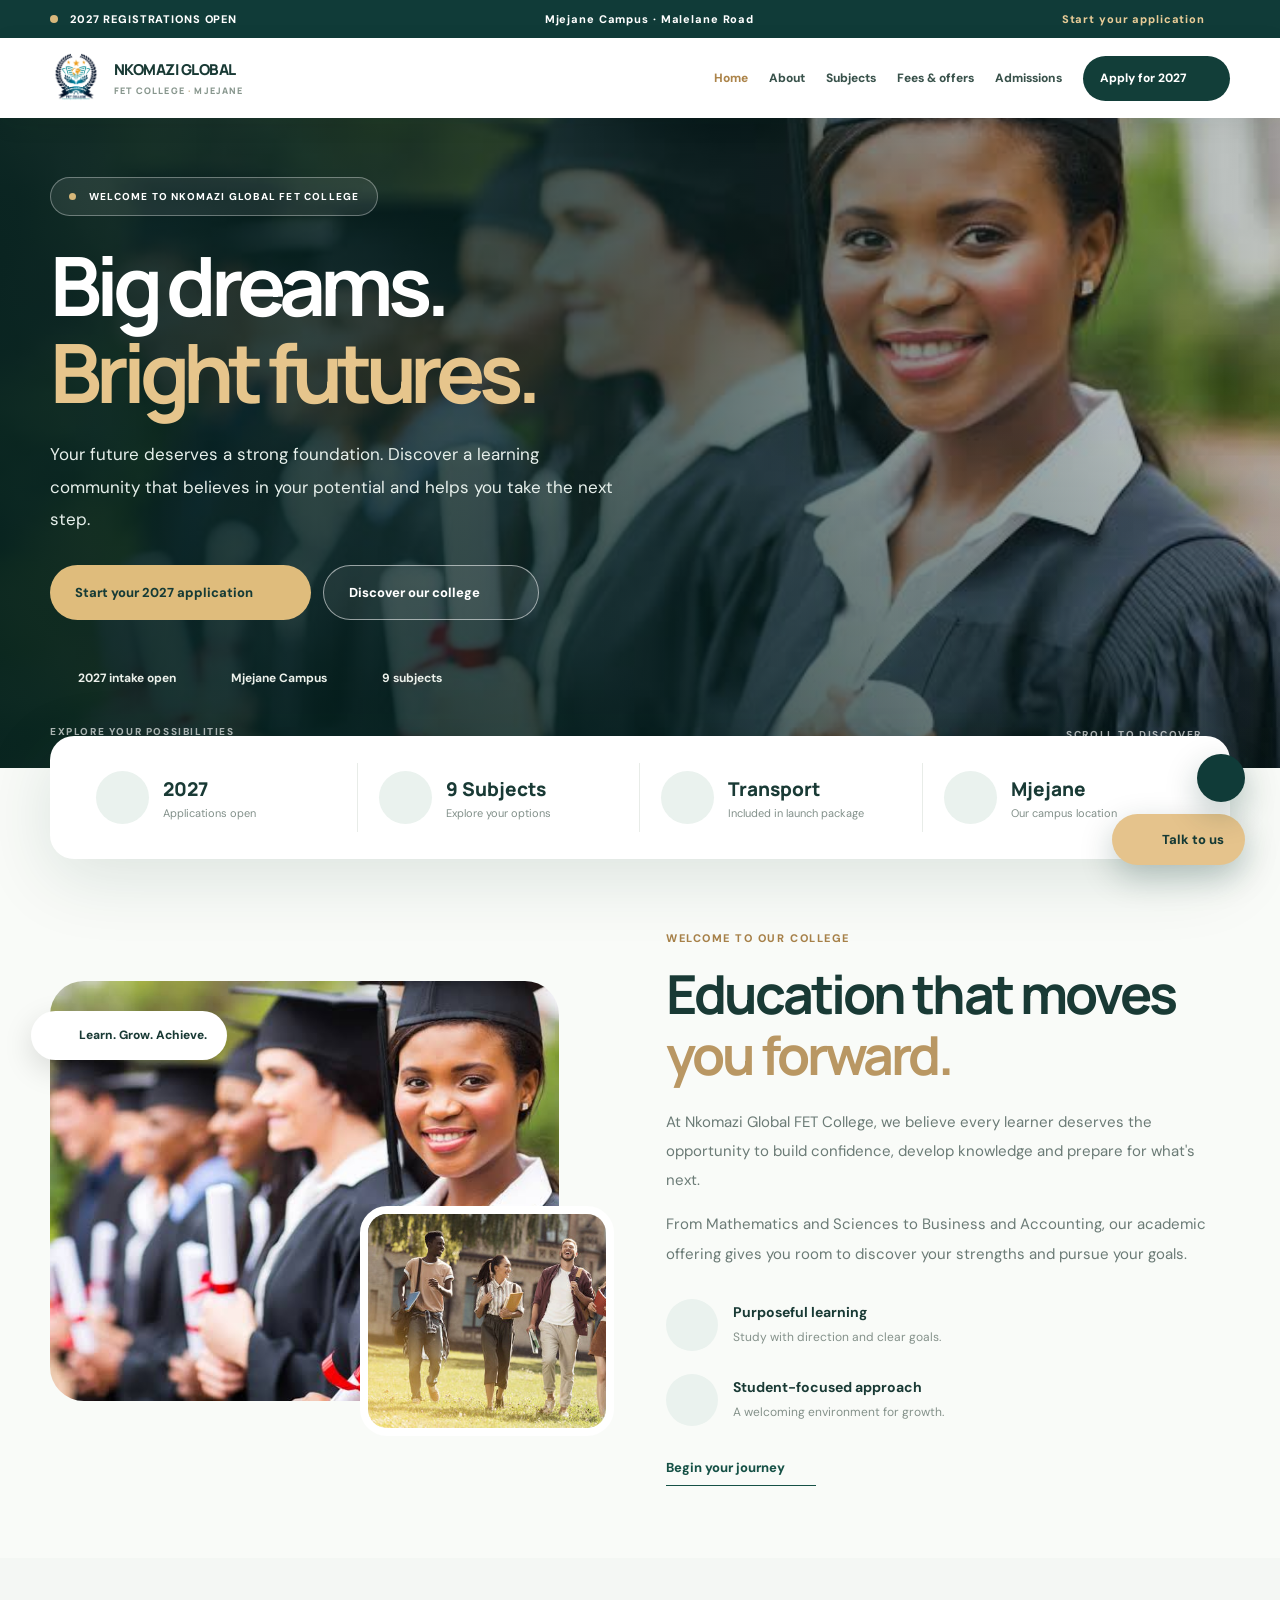
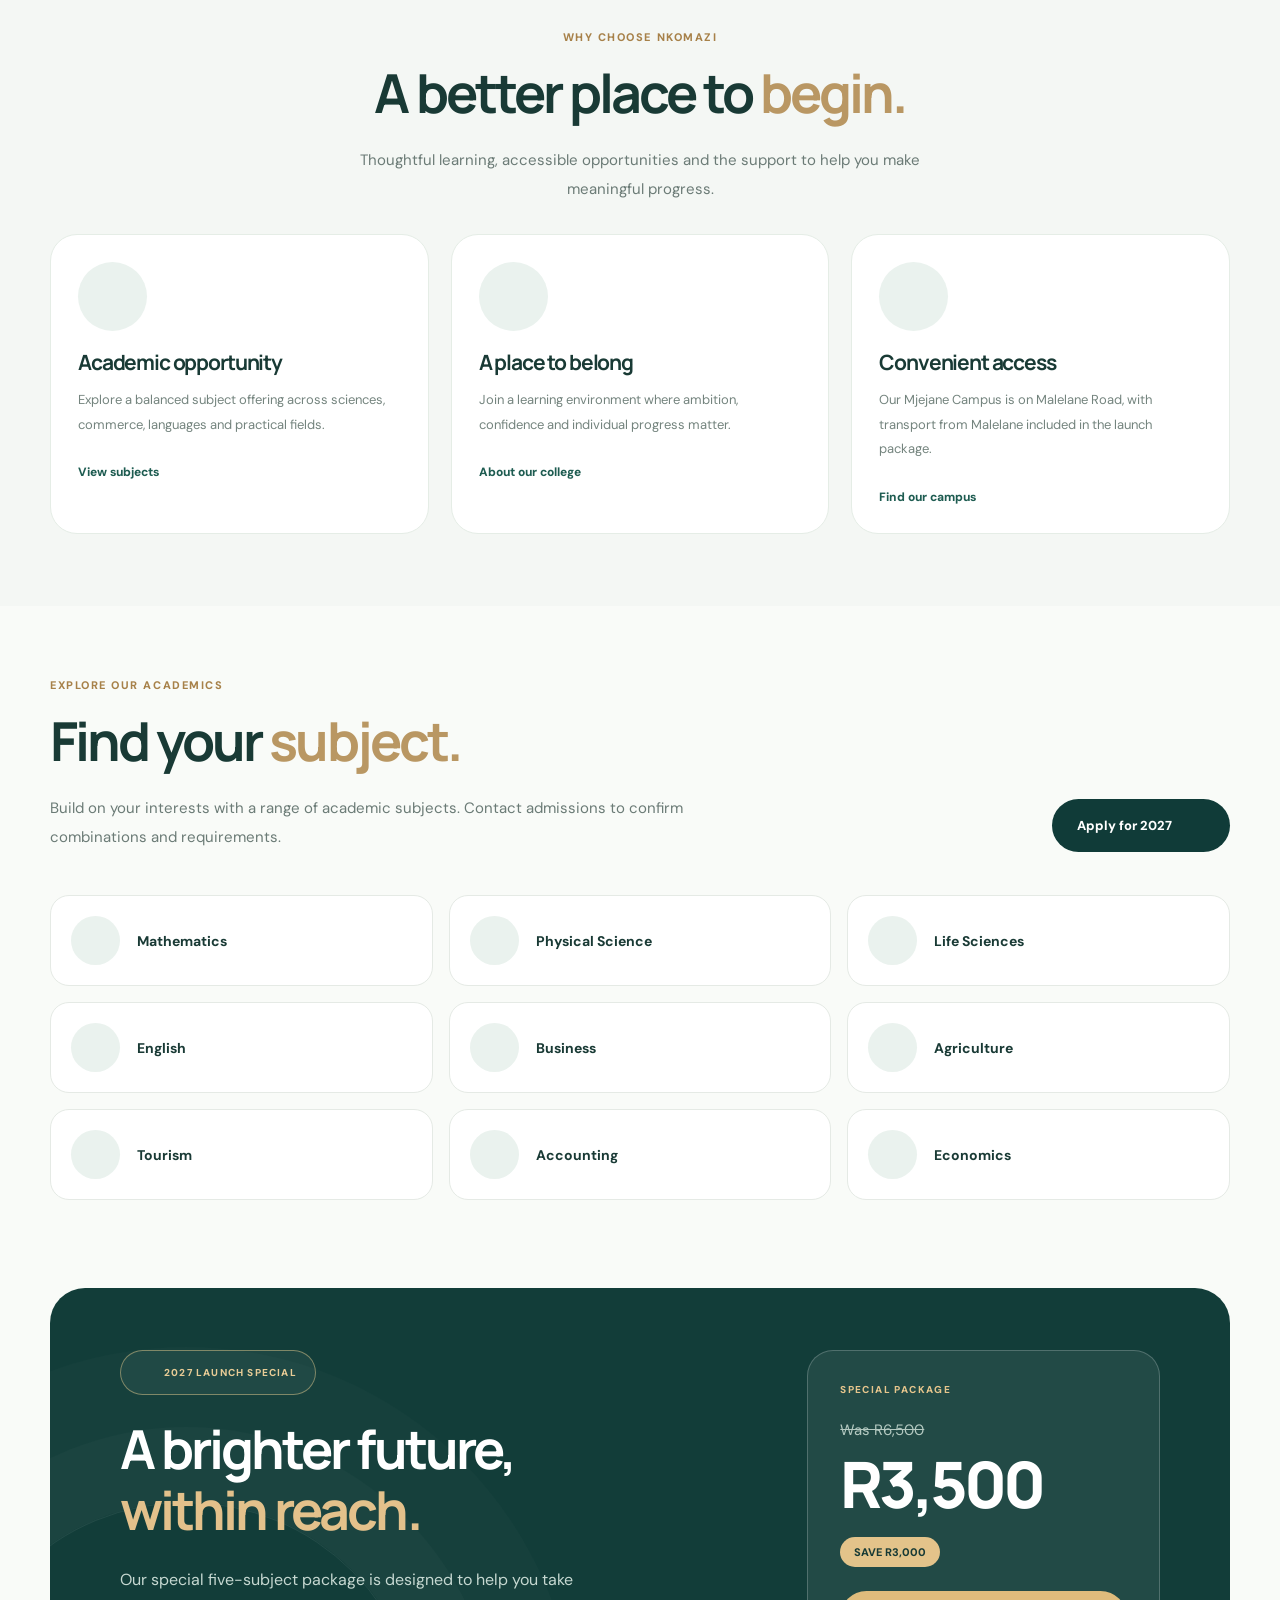
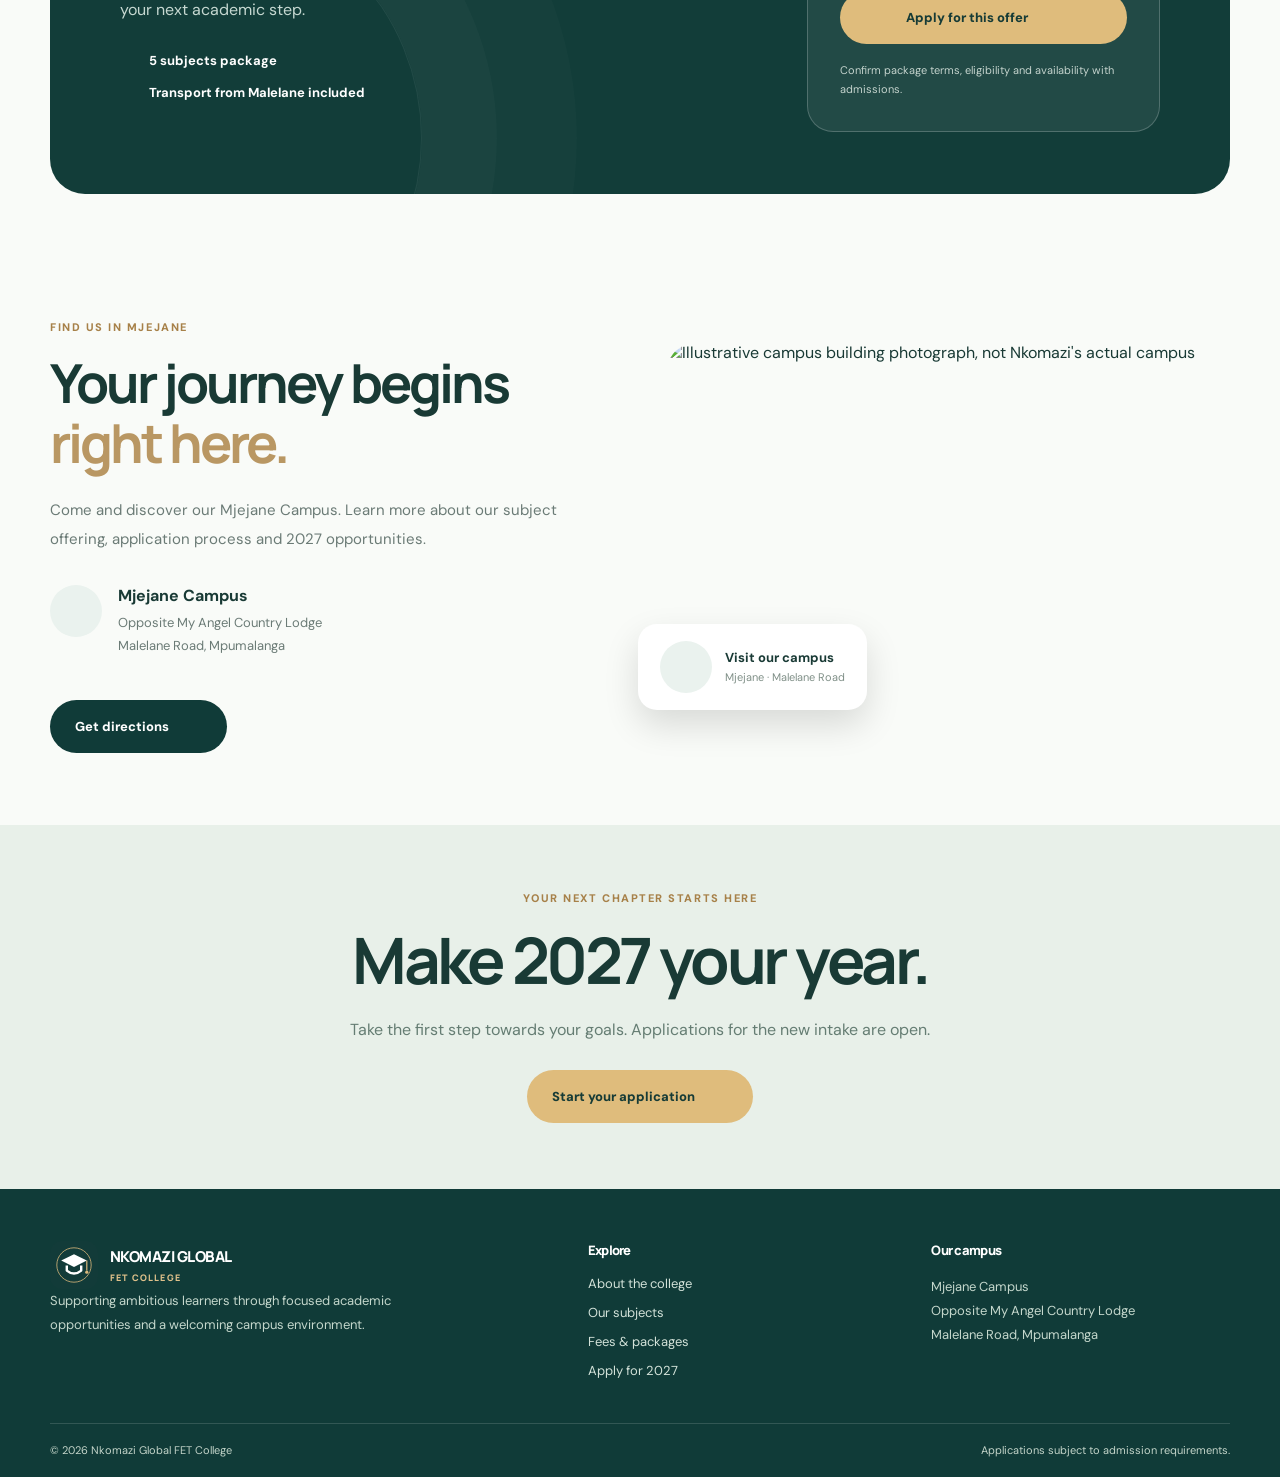
==== commit ab0d2f39: "Update index.html" ====
--- a/index.html
+++ b/index.html
@@ -2637,7 +2637,7 @@
     <header class="site-header">
         <div class="wrap site-header-inner"><a class="site-brand" href="index.html"><img
                     alt="Nkomazi Global FET College illustrative emblem" class="site-logo"
-                    src="logo.png" /><span><strong>NKOMAZI
+                    src="Logo.png" /><span><strong>NKOMAZI
                         GLOBAL</strong><small>FET COLLEGE <b>·</b> MJEJANE </small></span></a>
             <nav aria-label="Main navigation" class="site-nav" id="siteNav"><a data-page="home"
                     href="index.html">Home</a><a href="index.html#about">About</a><a
